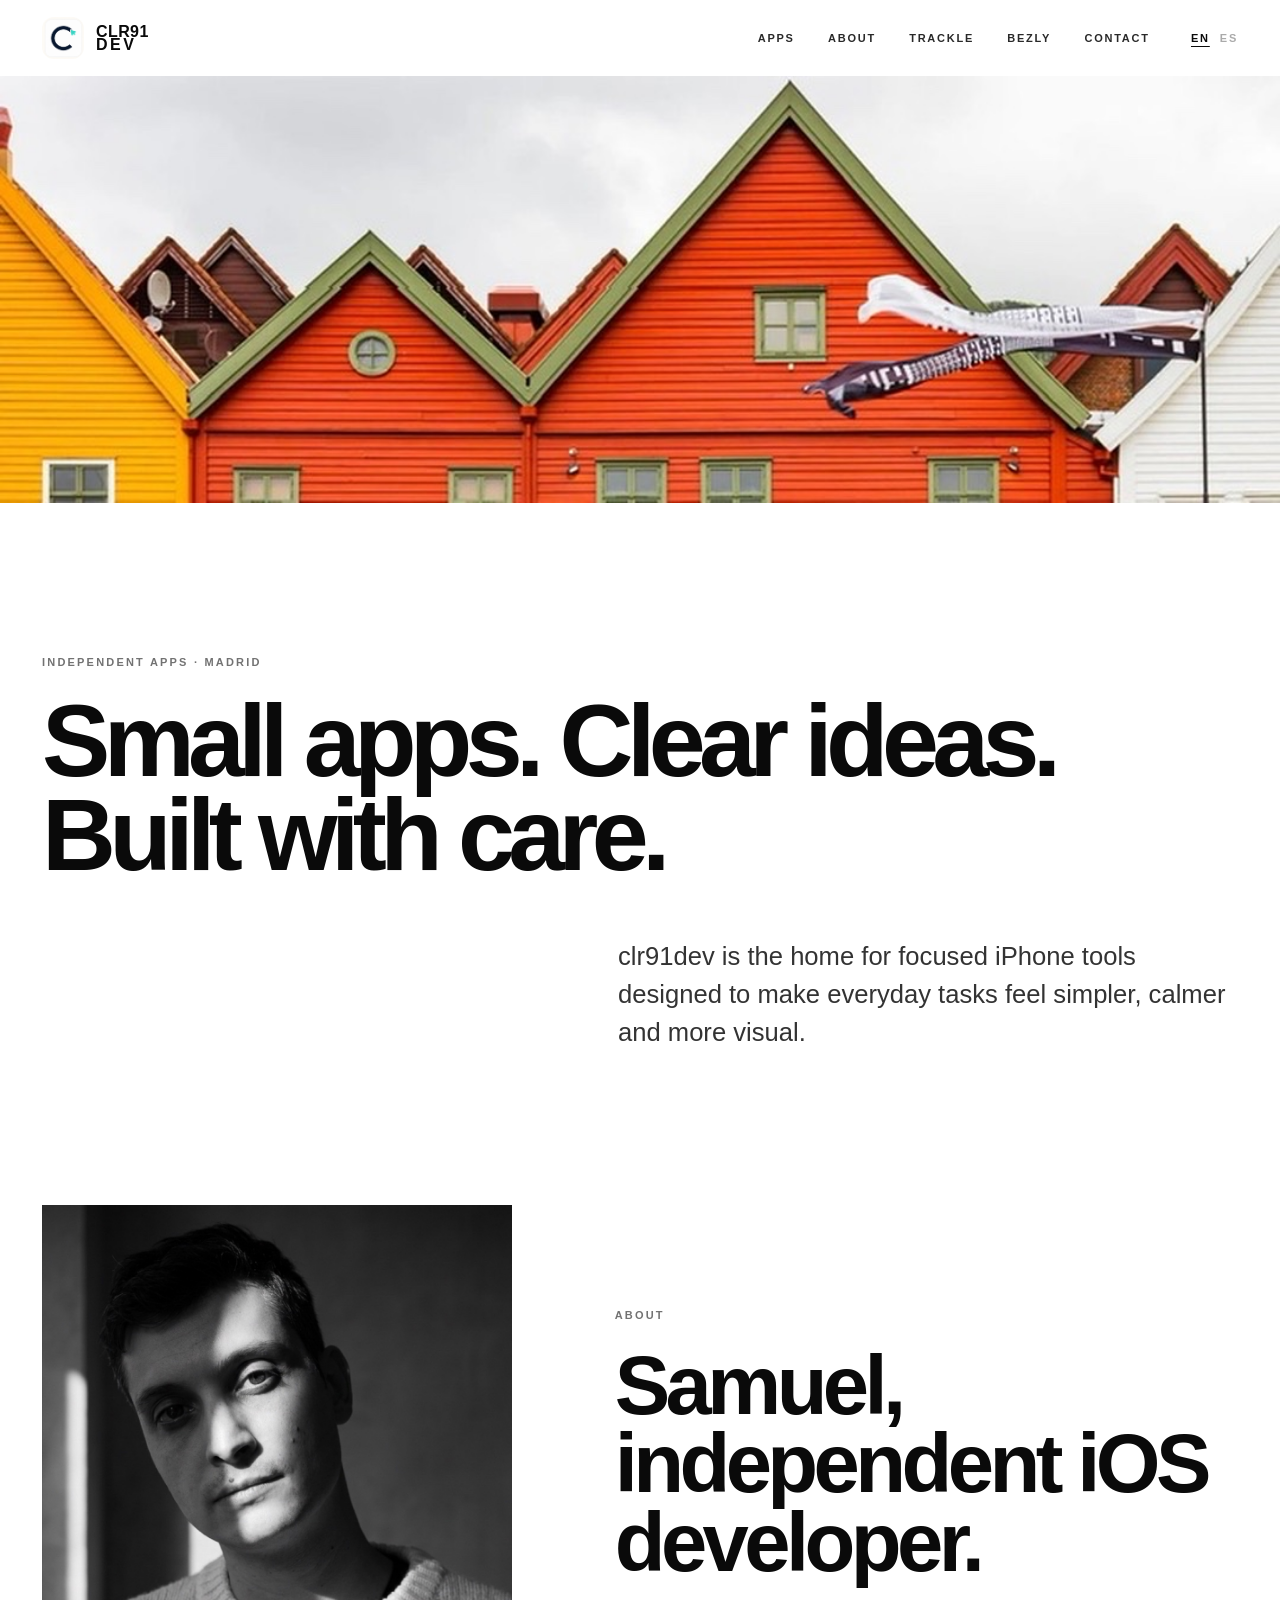
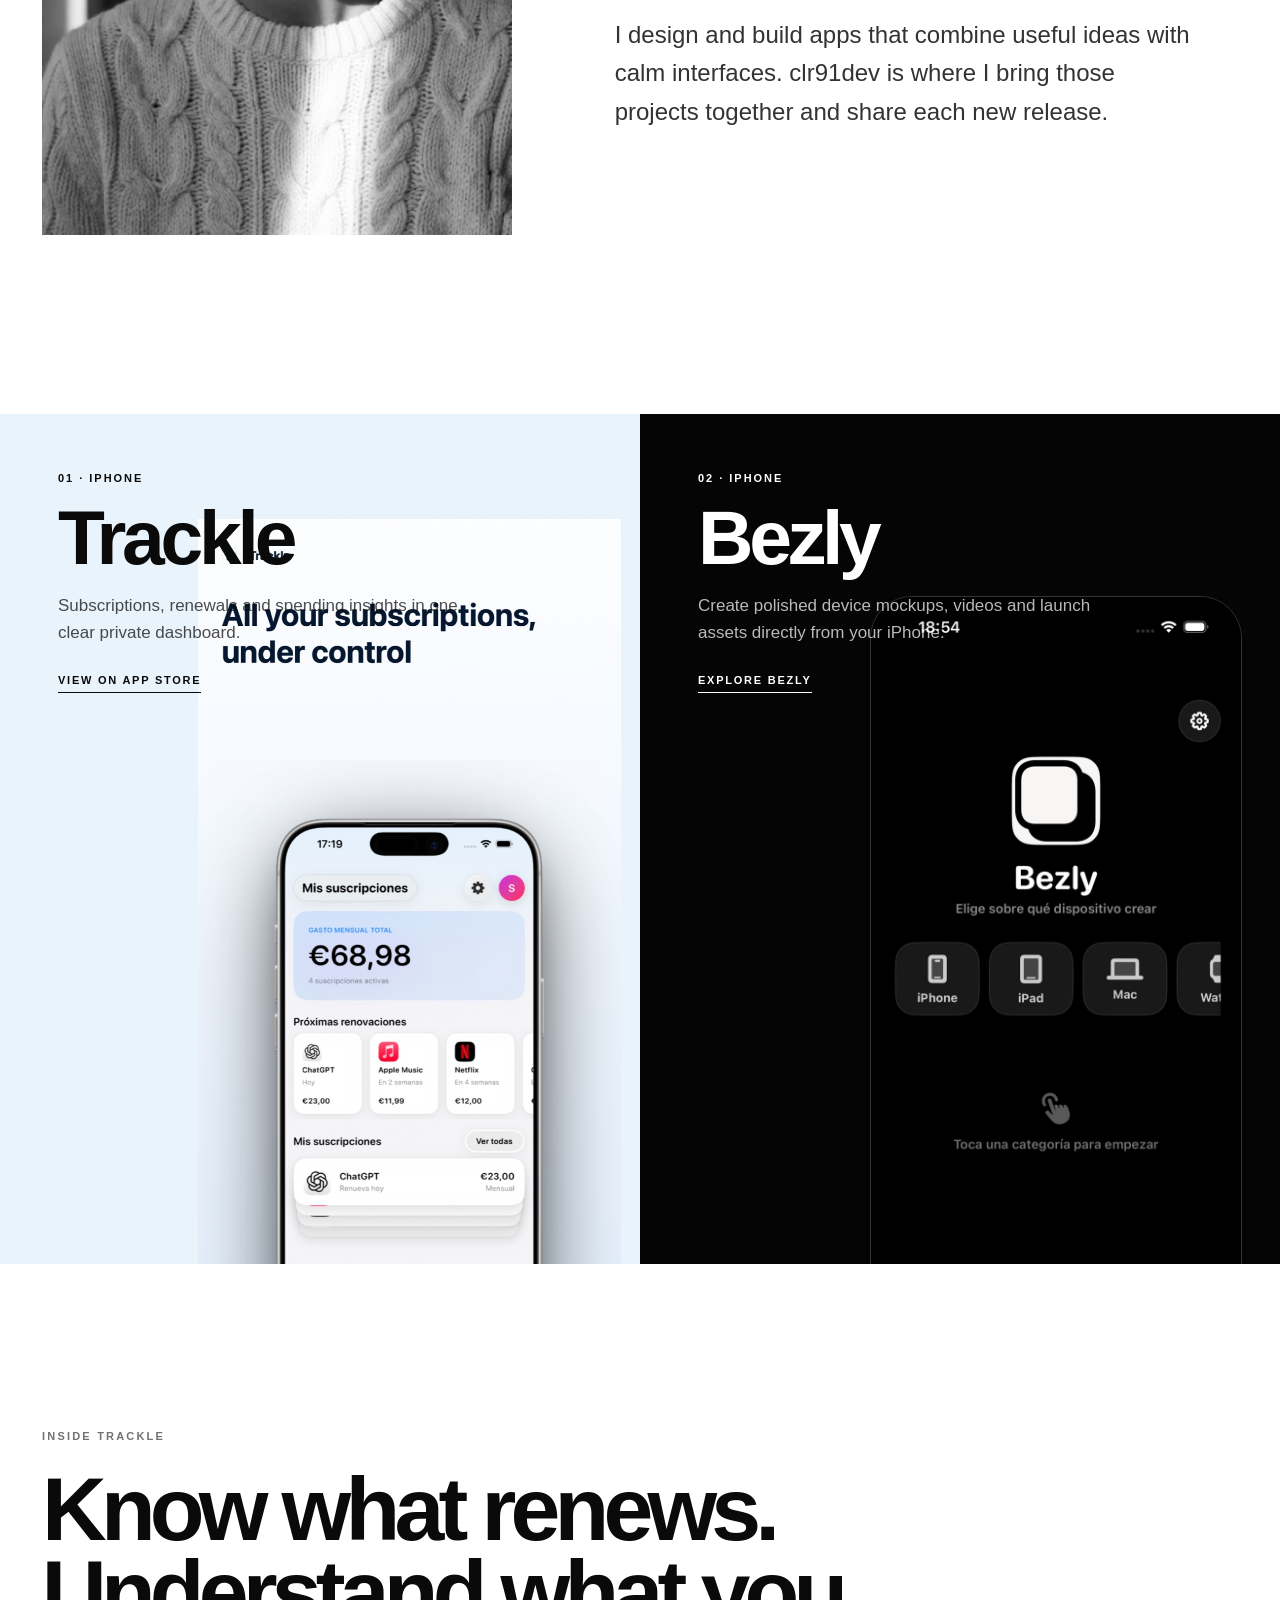
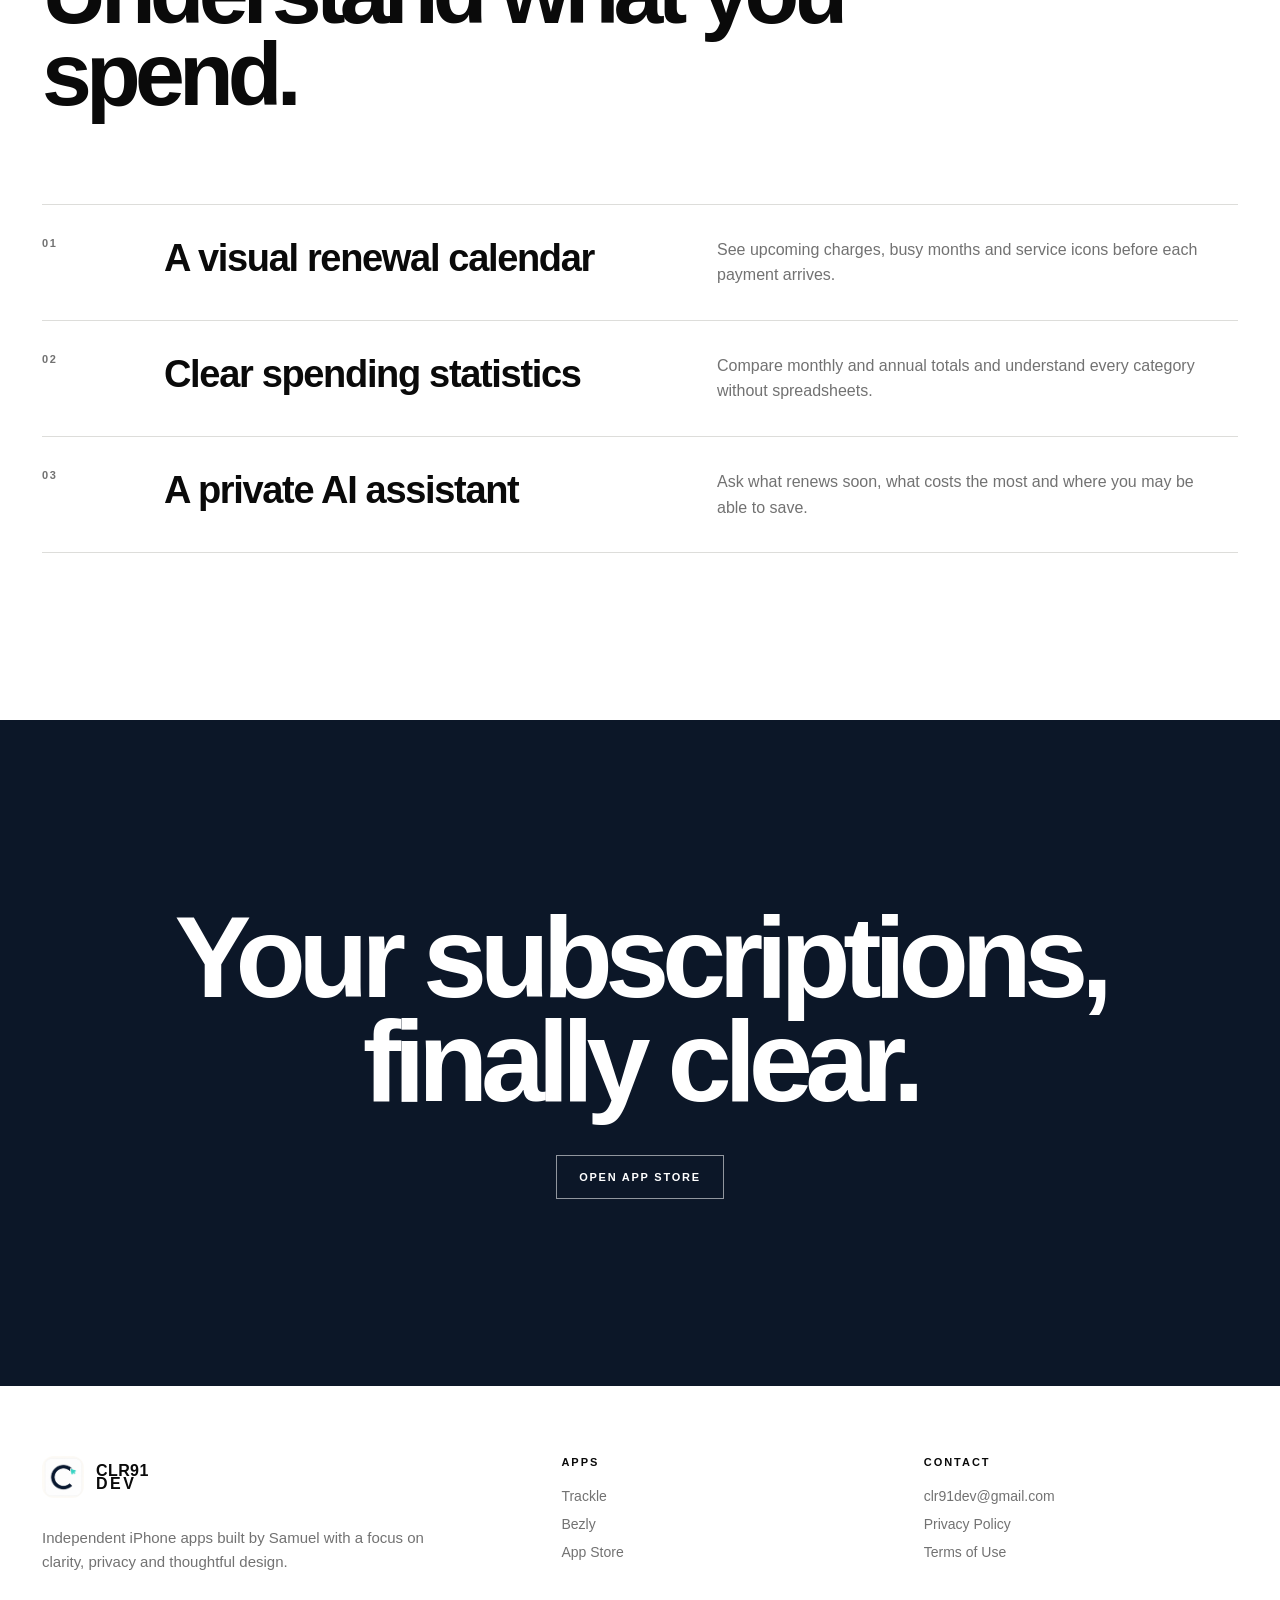
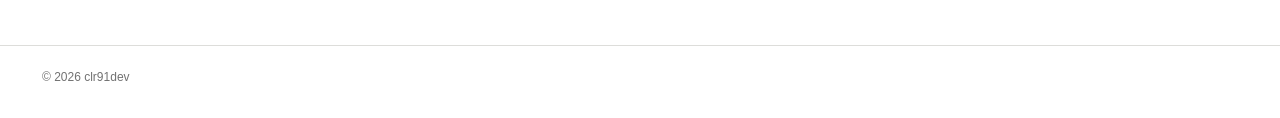
==== index.html @ d96b5a6b "Use selected clr91dev icon" ====
<!DOCTYPE html>
<html lang="en">
<head>
    <meta charset="UTF-8">
    <meta name="viewport" content="width=device-width, initial-scale=1.0">
    <title>clr91dev — Independent apps for iPhone</title>
    <meta name="description" content="Independent iPhone apps by clr91dev. Discover Trackle and Bezly.">
    <meta name="theme-color" content="#ffffff">

    <meta property="og:title" content="clr91dev — Independent apps for iPhone">
    <meta property="og:description" content="Focused, private tools for everyday life.">
    <meta property="og:type" content="website">
    <meta property="og:url" content="https://samuelclr91-del.github.io/Trackle/">
    <meta property="og:image" content="https://samuelclr91-del.github.io/Trackle/assets/samuel-header.jpg">

    <link rel="icon" type="image/png" href="./assets/clr91dev-mark-v2.png">
    <link rel="apple-touch-icon" href="./assets/clr91dev-mark-v2.png">

    <style>
        * {
            box-sizing: border-box;
            margin: 0;
            padding: 0;
        }

        :root {
            --ink: #0a0a0a;
            --paper: #ffffff;
            --quiet: #727272;
            --line: #ddddda;
            --mint: #2ac6a8;
            --navy: #0c1728;
            --max: 1380px;
        }

        html {
            scroll-behavior: smooth;
        }

        body {
            background: var(--paper);
            color: var(--ink);
            font-family: -apple-system, BlinkMacSystemFont, "Helvetica Neue", Arial, sans-serif;
            -webkit-font-smoothing: antialiased;
            text-rendering: optimizeLegibility;
        }

        body.menu-open {
            overflow: hidden;
        }

        a {
            color: inherit;
            text-decoration: none;
        }

        button {
            border: 0;
            background: none;
            color: inherit;
            font: inherit;
            cursor: pointer;
        }

        img {
            display: block;
            max-width: 100%;
        }

        .site-header {
            position: relative;
            z-index: 50;
            height: 76px;
            background: var(--paper);
        }

        .header-inner {
            width: min(100%, var(--max));
            height: 100%;
            margin: 0 auto;
            padding: 0 42px;
            display: flex;
            align-items: center;
            justify-content: space-between;
            gap: 34px;
        }

        .brand {
            display: inline-flex;
            align-items: center;
            gap: 12px;
            flex: none;
        }

        .brand img {
            width: 42px;
            height: 42px;
            border-radius: 12px;
        }

        .wordmark {
            display: grid;
            font-size: 16px;
            font-weight: 900;
            line-height: 0.82;
            letter-spacing: 0.025em;
            text-transform: uppercase;
        }

        .wordmark span:last-child {
            letter-spacing: 0.16em;
        }

        .desktop-nav {
            margin-left: auto;
            display: flex;
            align-items: center;
            gap: clamp(20px, 2.6vw, 38px);
        }

        .desktop-nav a,
        .language button {
            position: relative;
            padding: 8px 0;
            color: #292929;
            font-size: 11px;
            font-weight: 700;
            letter-spacing: 0.16em;
            text-transform: uppercase;
        }

        .desktop-nav a::after {
            content: "";
            position: absolute;
            right: 0;
            bottom: 3px;
            left: 0;
            height: 1px;
            background: currentColor;
            transform: scaleX(0);
            transform-origin: right;
            transition: transform .25s ease;
        }

        .desktop-nav a:hover::after,
        .desktop-nav a:focus-visible::after {
            transform: scaleX(1);
            transform-origin: left;
        }

        .language {
            display: flex;
            align-items: center;
            gap: 10px;
            padding-left: 8px;
        }

        .language button {
            color: #aaa;
        }

        .language button.active {
            color: var(--ink);
            text-decoration: underline;
            text-underline-offset: 4px;
        }

        .menu-button {
            display: none;
            width: 40px;
            height: 40px;
            align-items: center;
            justify-content: center;
            font-size: 20px;
        }

        .hero {
            position: relative;
            height: clamp(300px, 33.333vw, 620px);
            overflow: hidden;
            background: #e9eef2;
        }

        .hero-image {
            width: 100%;
            height: 100%;
            object-fit: cover;
            object-position: center;
        }

        .intro,
        .about,
        .feature-editorial,
        .footer-inner {
            width: min(100%, var(--max));
            margin: 0 auto;
            padding-right: 42px;
            padding-left: 42px;
        }

        .intro {
            padding-top: clamp(100px, 12vw, 180px);
            padding-bottom: clamp(100px, 12vw, 180px);
        }

        .section-label {
            margin-bottom: 26px;
            color: var(--quiet);
            font-size: 11px;
            font-weight: 800;
            letter-spacing: 0.2em;
            text-transform: uppercase;
        }

        .intro h1,
        .feature-editorial h2 {
            max-width: 1100px;
            font-size: clamp(54px, 8vw, 118px);
            line-height: .92;
            letter-spacing: -.065em;
            font-weight: 700;
        }

        .intro-copy {
            max-width: 620px;
            margin: 54px 0 0 auto;
            color: #333;
            font-size: clamp(18px, 2vw, 26px);
            line-height: 1.5;
        }

        .about {
            padding-bottom: clamp(110px, 14vw, 210px);
            display: grid;
            grid-template-columns: minmax(300px, .86fr) 1.14fr;
            gap: clamp(48px, 8vw, 130px);
            align-items: center;
        }

        .portrait-wrap {
            overflow: hidden;
            background: #ededeb;
        }

        .portrait-wrap img {
            width: 100%;
            height: auto;
        }

        .about-copy {
            max-width: 650px;
        }

        .about-copy h2 {
            font-size: clamp(46px, 6.5vw, 92px);
            line-height: .94;
            letter-spacing: -.055em;
            font-weight: 700;
        }

        .about-copy p:not(.section-label) {
            max-width: 580px;
            margin-top: 34px;
            color: #333;
            font-size: clamp(18px, 2vw, 24px);
            line-height: 1.6;
        }

        .project-grid {
            display: grid;
            grid-template-columns: 1fr 1fr;
        }

        .project {
            position: relative;
            min-height: 850px;
            overflow: hidden;
        }

        .project-trackle {
            background: #e9f3fb;
        }

        .project-bezly {
            background: #050505;
            color: white;
        }

        .project-copy {
            position: relative;
            z-index: 2;
            padding: 58px;
        }

        .project-copy span {
            display: block;
            margin-bottom: 17px;
            font-size: 11px;
            font-weight: 800;
            letter-spacing: .18em;
            text-transform: uppercase;
        }

        .project-copy h2 {
            font-size: clamp(46px, 6vw, 86px);
            line-height: .94;
            letter-spacing: -.055em;
        }

        .project-copy p {
            max-width: 420px;
            margin-top: 20px;
            color: currentColor;
            font-size: 17px;
            line-height: 1.55;
            opacity: .72;
        }

        .project-link {
            display: inline-block;
            margin-top: 28px;
            padding-bottom: 6px;
            border-bottom: 1px solid currentColor;
            font-size: 11px;
            font-weight: 800;
            letter-spacing: .16em;
            text-transform: uppercase;
        }

        .project-art {
            position: absolute;
            right: 3%;
            bottom: -20%;
            width: min(66%, 590px);
            transition: transform .6s cubic-bezier(.2,.7,.2,1);
        }

        .project-bezly .project-art {
            right: 6%;
            bottom: -16%;
            width: min(58%, 480px);
            border: 1px solid #333;
            border-radius: 42px 42px 0 0;
        }

        .project:hover .project-art {
            transform: translateY(-18px);
        }

        .feature-editorial {
            padding-top: clamp(110px, 13vw, 200px);
            padding-bottom: clamp(110px, 13vw, 200px);
        }

        .feature-editorial h2 {
            max-width: 920px;
            font-size: clamp(48px, 7vw, 100px);
        }

        .feature-list {
            margin-top: 88px;
            border-top: 1px solid var(--line);
        }

        .feature-row {
            display: grid;
            grid-template-columns: 90px 1fr 1fr;
            gap: 32px;
            padding: 32px 0;
            border-bottom: 1px solid var(--line);
        }

        .feature-row span {
            color: var(--quiet);
            font-size: 11px;
            font-weight: 800;
            letter-spacing: .14em;
        }

        .feature-row h3 {
            font-size: clamp(25px, 3vw, 38px);
            font-weight: 600;
            letter-spacing: -.035em;
        }

        .feature-row p {
            max-width: 500px;
            color: var(--quiet);
            font-size: 16px;
            line-height: 1.6;
        }

        .closing {
            min-height: 74svh;
            display: grid;
            place-items: center;
            padding: 100px 30px;
            background: var(--navy);
            color: white;
            text-align: center;
        }

        .closing h2 {
            max-width: 980px;
            font-size: clamp(54px, 9vw, 128px);
            line-height: .9;
            letter-spacing: -.065em;
        }

        .closing a {
            display: inline-block;
            margin-top: 42px;
            padding: 15px 22px;
            border: 1px solid rgba(255,255,255,.55);
            font-size: 11px;
            font-weight: 800;
            letter-spacing: .16em;
            text-transform: uppercase;
            transition: color .2s ease, background .2s ease;
        }

        .closing a:hover {
            background: white;
            color: var(--navy);
        }

        footer {
            background: white;
        }

        .footer-inner {
            padding-top: 70px;
            padding-bottom: 70px;
            display: grid;
            grid-template-columns: 1.5fr 1fr 1fr;
            gap: 48px;
            border-bottom: 1px solid var(--line);
        }

        .footer-brand p {
            max-width: 390px;
            margin-top: 24px;
            color: var(--quiet);
            font-size: 15px;
            line-height: 1.65;
        }

        .footer-column h3 {
            margin-bottom: 20px;
            font-size: 11px;
            letter-spacing: .18em;
            text-transform: uppercase;
        }

        .footer-column a {
            display: block;
            width: fit-content;
            margin: 12px 0;
            color: var(--quiet);
            font-size: 14px;
        }

        .copyright {
            width: min(100%, var(--max));
            margin: 0 auto;
            padding: 24px 42px 34px;
            color: var(--quiet);
            font-size: 12px;
        }

        @media (max-width: 900px) {
            .header-inner {
                padding: 0 20px;
            }

            .desktop-nav {
                position: fixed;
                inset: 76px 0 0;
                display: none;
                align-content: start;
                padding: 50px 24px;
                background: white;
            }

            .desktop-nav.open {
                display: grid;
            }

            .desktop-nav a {
                font-size: 28px;
                letter-spacing: -.02em;
                text-transform: none;
            }

            .desktop-nav .language {
                padding: 24px 0 0;
            }

            .menu-button {
                display: inline-flex;
            }

            .intro,
            .about,
            .feature-editorial,
            .footer-inner {
                padding-right: 22px;
                padding-left: 22px;
            }

            .intro h1,
            .feature-editorial h2 {
                letter-spacing: -.05em;
            }

            .intro-copy {
                margin-left: 0;
            }

            .about {
                grid-template-columns: 1fr;
                gap: 48px;
            }

            .portrait-wrap {
                width: min(100%, 620px);
            }

            .project-grid {
                grid-template-columns: 1fr;
            }

            .project {
                min-height: 720px;
            }

            .project-copy {
                padding: 36px 24px;
            }

            .project-art {
                right: -4%;
                width: min(76%, 500px);
            }

            .feature-row {
                grid-template-columns: 54px 1fr;
            }

            .feature-row p {
                grid-column: 2;
            }

            .footer-inner {
                grid-template-columns: 1fr 1fr;
            }

            .footer-brand {
                grid-column: 1 / -1;
            }

            .copyright {
                padding-right: 22px;
                padding-left: 22px;
            }
        }

        @media (prefers-reduced-motion: reduce) {
            html {
                scroll-behavior: auto;
            }

            *,
            *::before,
            *::after {
                transition-duration: .01ms !important;
            }
        }
    </style>
</head>
<body>
    <header class="site-header">
        <div class="header-inner">
            <a class="brand" href="#home" aria-label="clr91dev home">
                <img src="./assets/clr91dev-mark-v2.png" alt="">
                <span class="wordmark"><span>clr91</span><span>dev</span></span>
            </a>

            <nav class="desktop-nav" id="siteNav" aria-label="Primary navigation">
                <a href="#apps" data-i18n="nav.apps">Apps</a>
                <a href="#about" data-i18n="nav.about">About</a>
                <a href="#trackle">Trackle</a>
                <a href="./bezly/">Bezly</a>
                <a href="#contact" data-i18n="nav.contact">Contact</a>
                <div class="language" aria-label="Language">
                    <button class="active" data-lang="en">EN</button>
                    <button data-lang="es">ES</button>
                </div>
            </nav>

            <button class="menu-button" id="menuButton" aria-label="Open menu" aria-expanded="false">☰</button>
        </div>
    </header>

    <main>
        <section class="hero" id="home" aria-label="Samuel's photography">
            <img
                class="hero-image"
                src="./assets/samuel-header.jpg"
                alt="Colorful Nordic houses with an airplane in flight"
            >
        </section>

        <section class="intro" id="apps">
            <p class="section-label" data-i18n="intro.label">Independent apps · Madrid</p>
            <h1 data-i18n="intro.title">Small apps. Clear ideas. Built with care.</h1>
            <p class="intro-copy" data-i18n="intro.text">clr91dev is the home for focused iPhone tools designed to make everyday tasks feel simpler, calmer and more visual.</p>
        </section>

        <section class="about" id="about">
            <figure class="portrait-wrap">
                <img src="./assets/samuel-portrait.jpg" alt="Portrait of Samuel" loading="lazy">
            </figure>
            <div class="about-copy">
                <p class="section-label" data-i18n="about.label">About</p>
                <h2 data-i18n="about.title">Samuel, independent iOS developer.</h2>
                <p data-i18n="about.text">I design and build apps that combine useful ideas with calm interfaces. clr91dev is where I bring those projects together and share each new release.</p>
            </div>
        </section>

        <section class="project-grid" aria-label="Apps">
            <article class="project project-trackle" id="trackle">
                <div class="project-copy">
                    <span>01 · iPhone</span>
                    <h2>Trackle</h2>
                    <p data-i18n="trackle.text">Subscriptions, renewals and spending insights in one clear private dashboard.</p>
                    <a class="project-link" href="https://apps.apple.com/app/id6745257638" target="_blank" rel="noopener" data-i18n="trackle.link">View on App Store</a>
                </div>
                <img
                    class="project-art"
                    src="./assets/store/en/01-trackle-control.jpg"
                    data-localized-image
                    data-src-en="./assets/store/en/01-trackle-control.jpg"
                    data-src-es="./assets/store/es/01-trackle-control.jpg"
                    alt="Trackle for iPhone"
                    loading="lazy"
                >
            </article>

            <article class="project project-bezly">
                <div class="project-copy">
                    <span>02 · iPhone</span>
                    <h2>Bezly</h2>
                    <p data-i18n="bezly.text">Create polished device mockups, videos and launch assets directly from your iPhone.</p>
                    <a class="project-link" href="./bezly/" data-i18n="bezly.link">Explore Bezly</a>
                </div>
                <img class="project-art" src="./bezly/assets/bezly-device-start.jpg" alt="Bezly for iPhone" loading="lazy">
            </article>
        </section>

        <section class="feature-editorial">
            <p class="section-label" data-i18n="features.label">Inside Trackle</p>
            <h2 data-i18n="features.title">Know what renews. Understand what you spend.</h2>

            <div class="feature-list">
                <article class="feature-row">
                    <span>01</span>
                    <h3 data-i18n="features.calendar.title">A visual renewal calendar</h3>
                    <p data-i18n="features.calendar.text">See upcoming charges, busy months and service icons before each payment arrives.</p>
                </article>
                <article class="feature-row">
                    <span>02</span>
                    <h3 data-i18n="features.stats.title">Clear spending statistics</h3>
                    <p data-i18n="features.stats.text">Compare monthly and annual totals and understand every category without spreadsheets.</p>
                </article>
                <article class="feature-row">
                    <span>03</span>
                    <h3 data-i18n="features.ai.title">A private AI assistant</h3>
                    <p data-i18n="features.ai.text">Ask what renews soon, what costs the most and where you may be able to save.</p>
                </article>
            </div>
        </section>

        <section class="closing">
            <div>
                <h2 data-i18n="closing.title">Your subscriptions, finally clear.</h2>
                <a href="https://apps.apple.com/app/id6745257638" target="_blank" rel="noopener" data-i18n="closing.link">Open App Store</a>
            </div>
        </section>
    </main>

    <footer id="contact">
        <div class="footer-inner">
            <div class="footer-brand">
                <a class="brand" href="#home">
                    <img src="./assets/clr91dev-mark-v2.png" alt="">
                    <span class="wordmark"><span>clr91</span><span>dev</span></span>
                </a>
                <p data-i18n="footer.text">Independent iPhone apps built by Samuel with a focus on clarity, privacy and thoughtful design.</p>
            </div>
            <div class="footer-column">
                <h3 data-i18n="footer.apps">Apps</h3>
                <a href="#trackle">Trackle</a>
                <a href="./bezly/">Bezly</a>
                <a href="https://apps.apple.com/app/id6745257638" target="_blank" rel="noopener">App Store</a>
            </div>
            <div class="footer-column">
                <h3 data-i18n="footer.contact">Contact</h3>
                <a href="mailto:clr91dev@gmail.com">clr91dev@gmail.com</a>
                <a href="./privacy/" data-i18n="footer.privacy">Privacy Policy</a>
                <a href="./terms/" data-i18n="footer.terms">Terms of Use</a>
            </div>
        </div>
        <div class="copyright">© 2026 clr91dev</div>
    </footer>

    <script>
        const translations = {
            en: {
                "nav.apps": "Apps",
                "nav.about": "About",
                "nav.contact": "Contact",
                "intro.label": "Independent apps · Madrid",
                "intro.title": "Small apps. Clear ideas. Built with care.",
                "intro.text": "clr91dev is the home for focused iPhone tools designed to make everyday tasks feel simpler, calmer and more visual.",
                "about.label": "About",
                "about.title": "Samuel, independent iOS developer.",
                "about.text": "I design and build apps that combine useful ideas with calm interfaces. clr91dev is where I bring those projects together and share each new release.",
                "trackle.text": "Subscriptions, renewals and spending insights in one clear private dashboard.",
                "trackle.link": "View on App Store",
                "bezly.text": "Create polished device mockups, videos and launch assets directly from your iPhone.",
                "bezly.link": "Explore Bezly",
                "features.label": "Inside Trackle",
                "features.title": "Know what renews. Understand what you spend.",
                "features.calendar.title": "A visual renewal calendar",
                "features.calendar.text": "See upcoming charges, busy months and service icons before each payment arrives.",
                "features.stats.title": "Clear spending statistics",
                "features.stats.text": "Compare monthly and annual totals and understand every category without spreadsheets.",
                "features.ai.title": "A private AI assistant",
                "features.ai.text": "Ask what renews soon, what costs the most and where you may be able to save.",
                "closing.title": "Your subscriptions, finally clear.",
                "closing.link": "Open App Store",
                "footer.text": "Independent iPhone apps built by Samuel with a focus on clarity, privacy and thoughtful design.",
                "footer.apps": "Apps",
                "footer.contact": "Contact",
                "footer.privacy": "Privacy Policy",
                "footer.terms": "Terms of Use"
            },
            es: {
                "nav.apps": "Apps",
                "nav.about": "Sobre mí",
                "nav.contact": "Contacto",
                "intro.label": "Apps independientes · Madrid",
                "intro.title": "Apps pequeñas. Ideas claras. Hechas con cuidado.",
                "intro.text": "clr91dev es el hogar de herramientas para iPhone diseñadas para hacer las tareas cotidianas más sencillas, tranquilas y visuales.",
                "about.label": "Sobre mí",
                "about.title": "Samuel, desarrollador iOS independiente.",
                "about.text": "Diseño y desarrollo apps que combinan ideas útiles con interfaces tranquilas. clr91dev es el lugar donde reúno estos proyectos y comparto cada nuevo lanzamiento.",
                "trackle.text": "Suscripciones, renovaciones y estadísticas de gasto en un panel privado y claro.",
                "trackle.link": "Ver en App Store",
                "bezly.text": "Crea mockups de dispositivos, vídeos y recursos de lanzamiento directamente desde tu iPhone.",
                "bezly.link": "Explorar Bezly",
                "features.label": "Dentro de Trackle",
                "features.title": "Sabe qué renueva. Entiende cuánto gastas.",
                "features.calendar.title": "Un calendario visual de renovaciones",
                "features.calendar.text": "Consulta próximos cobros, meses con más pagos e iconos de servicios antes de cada cargo.",
                "features.stats.title": "Estadísticas de gasto claras",
                "features.stats.text": "Compara totales mensuales y anuales y entiende cada categoría sin hojas de cálculo.",
                "features.ai.title": "Un asistente IA privado",
                "features.ai.text": "Pregunta qué renueva pronto, qué cuesta más y dónde podrías ahorrar.",
                "closing.title": "Tus suscripciones, por fin claras.",
                "closing.link": "Abrir App Store",
                "footer.text": "Apps independientes para iPhone creadas por Samuel con atención a la claridad, la privacidad y el diseño.",
                "footer.apps": "Apps",
                "footer.contact": "Contacto",
                "footer.privacy": "Política de privacidad",
                "footer.terms": "Términos de uso"
            }
        };

        let currentLanguage = "en";
        const menuButton = document.getElementById("menuButton");
        const siteNav = document.getElementById("siteNav");

        function initialLanguage() {
            try {
                const saved = localStorage.getItem("clr91dev-site-language");
                if (saved === "en" || saved === "es") return saved;
            } catch (_) {}
            return (navigator.language || "en").toLowerCase().startsWith("es") ? "es" : "en";
        }

        function applyLanguage(language) {
            currentLanguage = language;
            document.documentElement.lang = language;
            const dictionary = translations[language] || translations.en;

            document.querySelectorAll("[data-i18n]").forEach((node) => {
                const key = node.dataset.i18n;
                if (dictionary[key]) node.textContent = dictionary[key];
            });

            document.querySelectorAll("[data-localized-image]").forEach((image) => {
                const source = image.dataset[language === "es" ? "srcEs" : "srcEn"];
                if (source) image.src = source;
            });

            document.querySelectorAll("[data-lang]").forEach((button) => {
                button.classList.toggle("active", button.dataset.lang === language);
            });

            try {
                localStorage.setItem("clr91dev-site-language", language);
            } catch (_) {}

        }

        document.querySelectorAll("[data-lang]").forEach((button) => {
            button.addEventListener("click", () => applyLanguage(button.dataset.lang));
        });

        menuButton.addEventListener("click", () => {
            const open = siteNav.classList.toggle("open");
            document.body.classList.toggle("menu-open", open);
            menuButton.setAttribute("aria-expanded", String(open));
            menuButton.textContent = open ? "×" : "☰";
        });

        siteNav.querySelectorAll("a").forEach((link) => {
            link.addEventListener("click", () => {
                siteNav.classList.remove("open");
                document.body.classList.remove("menu-open");
                menuButton.setAttribute("aria-expanded", "false");
                menuButton.textContent = "☰";
            });
        });

        applyLanguage(initialLanguage());
    </script>
</body>
</html>
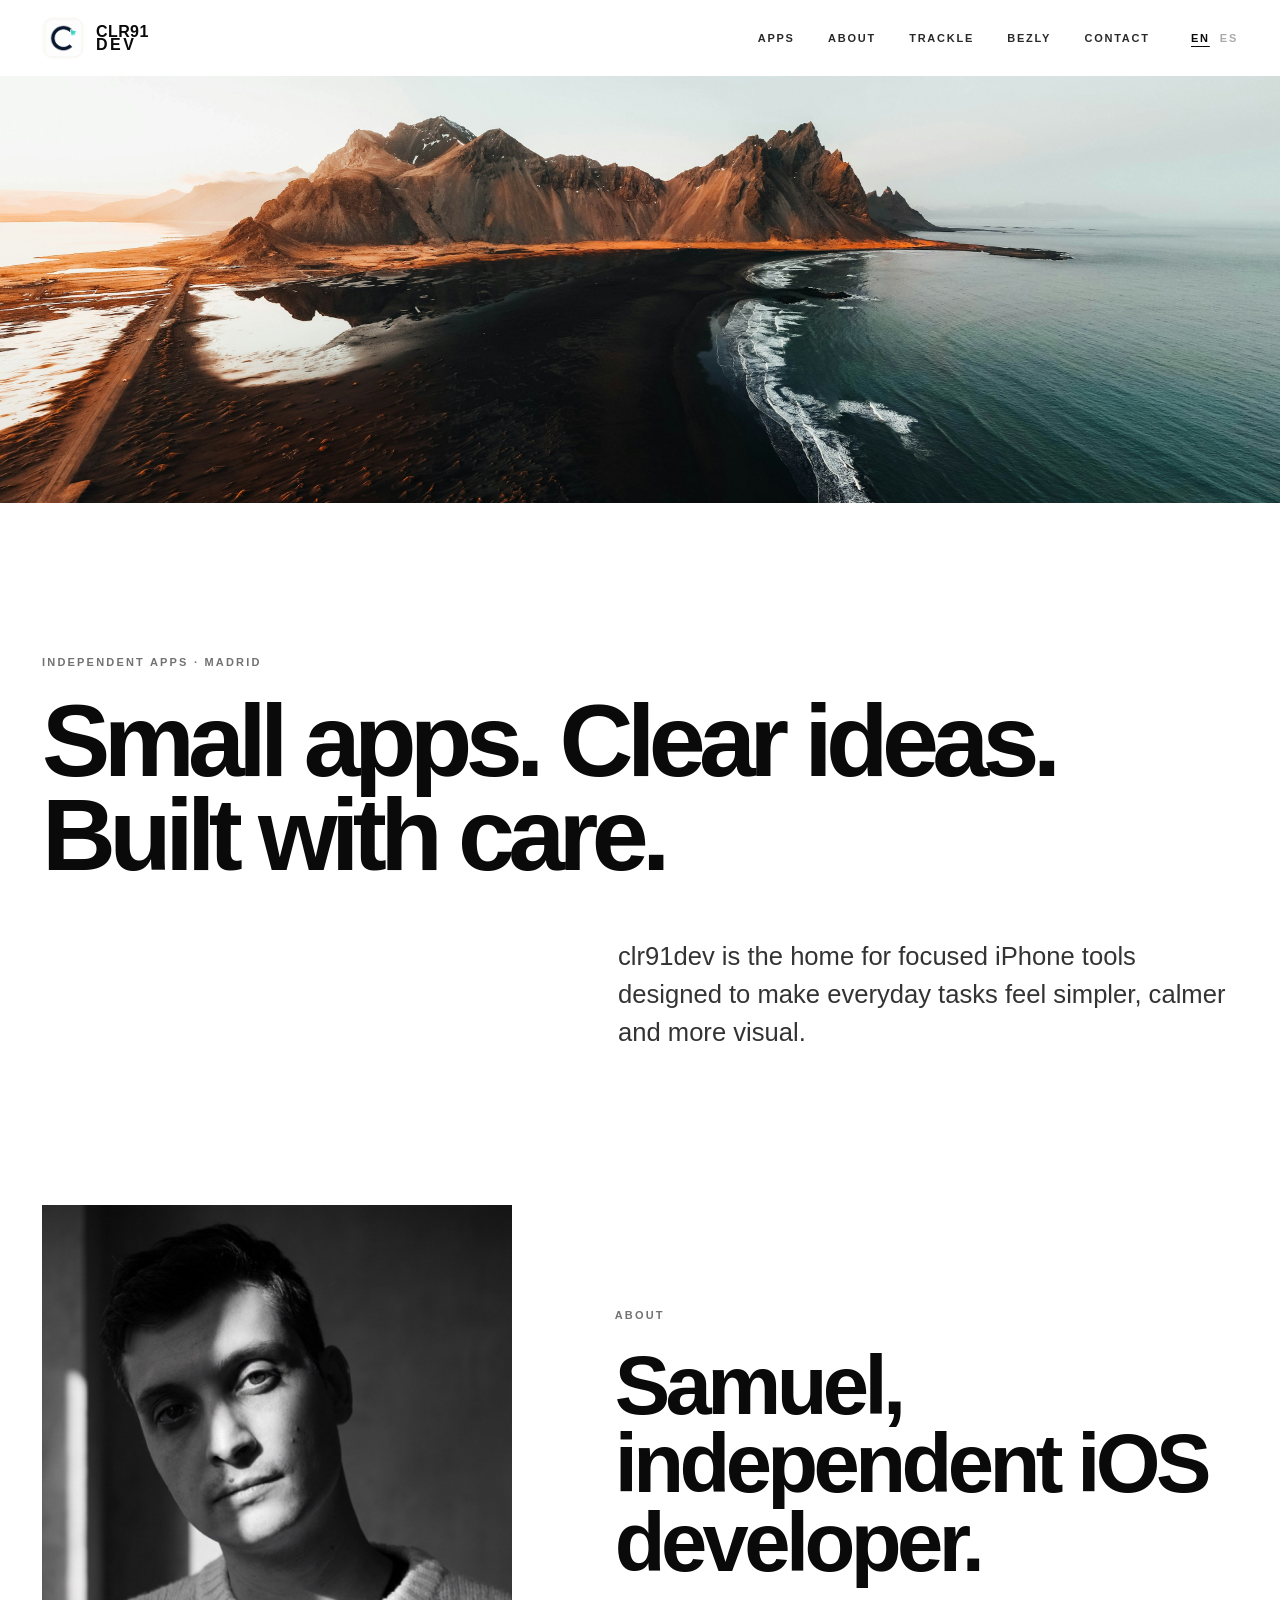
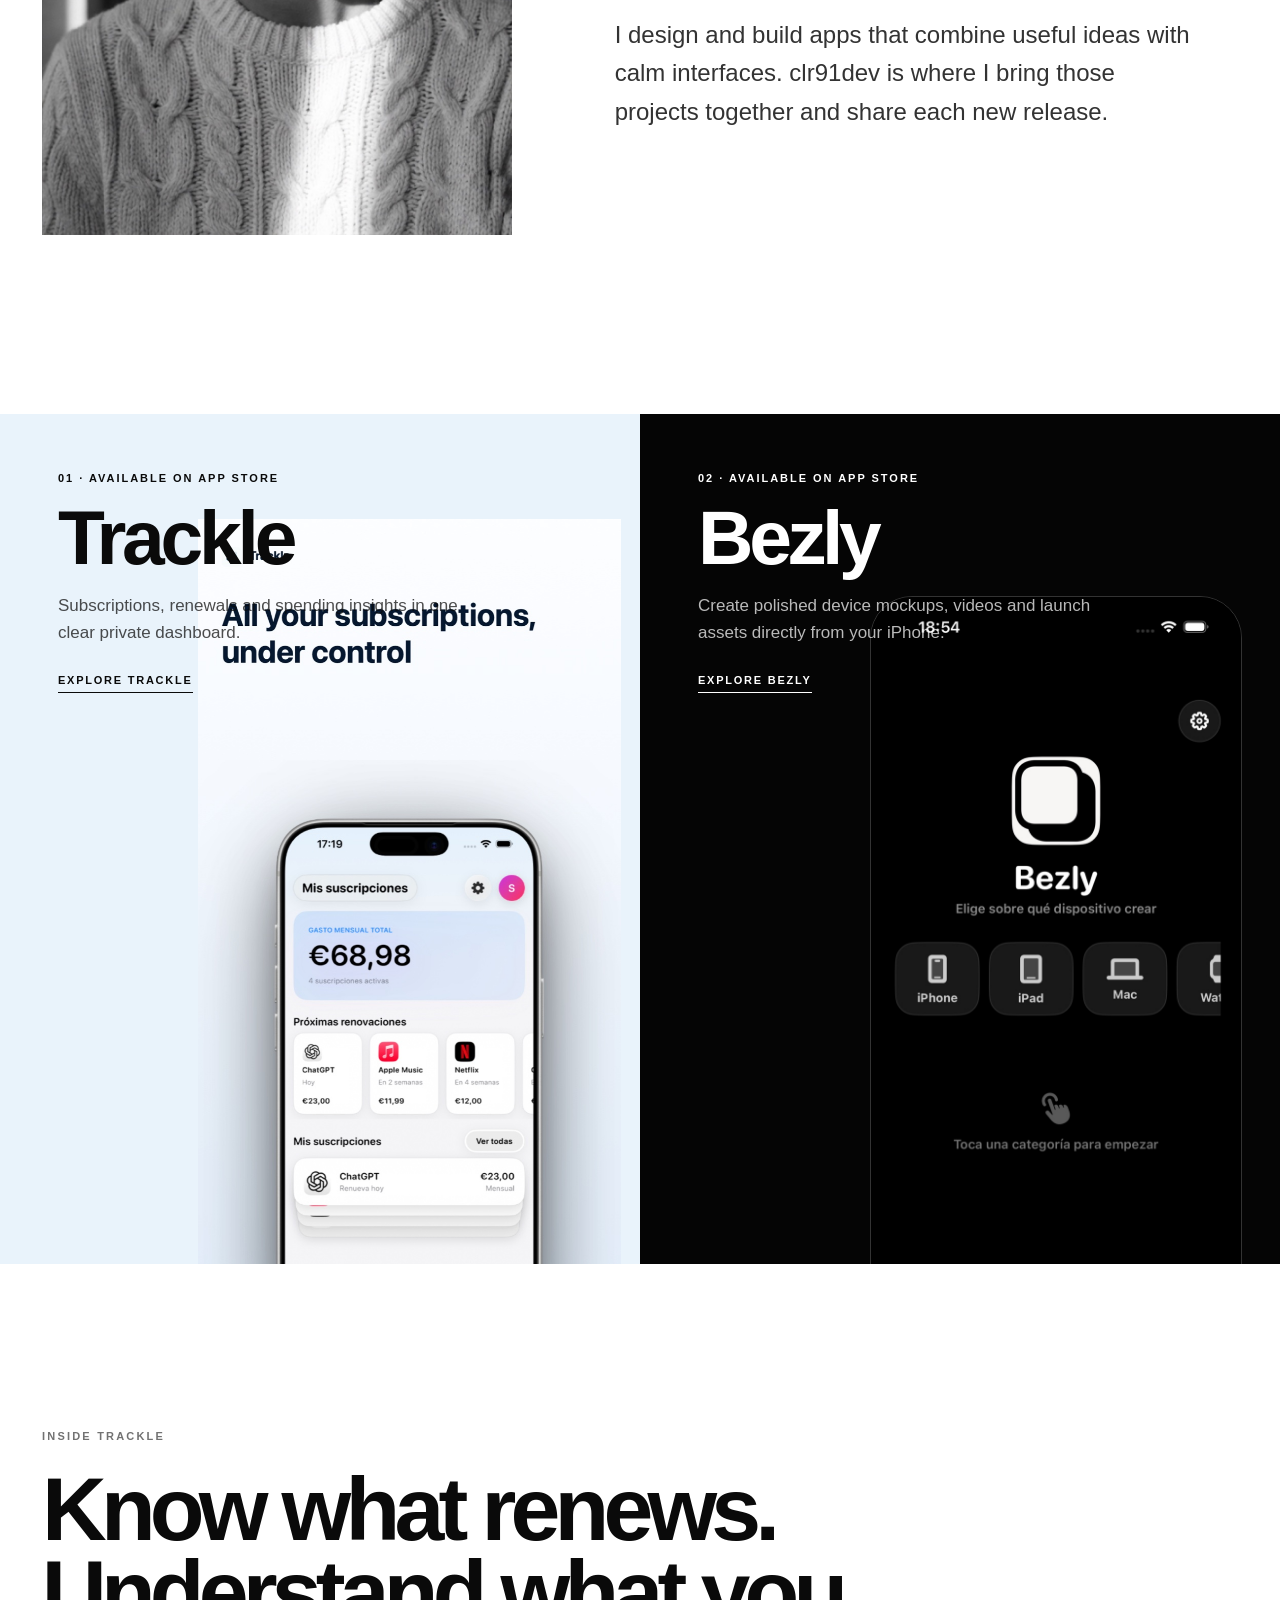
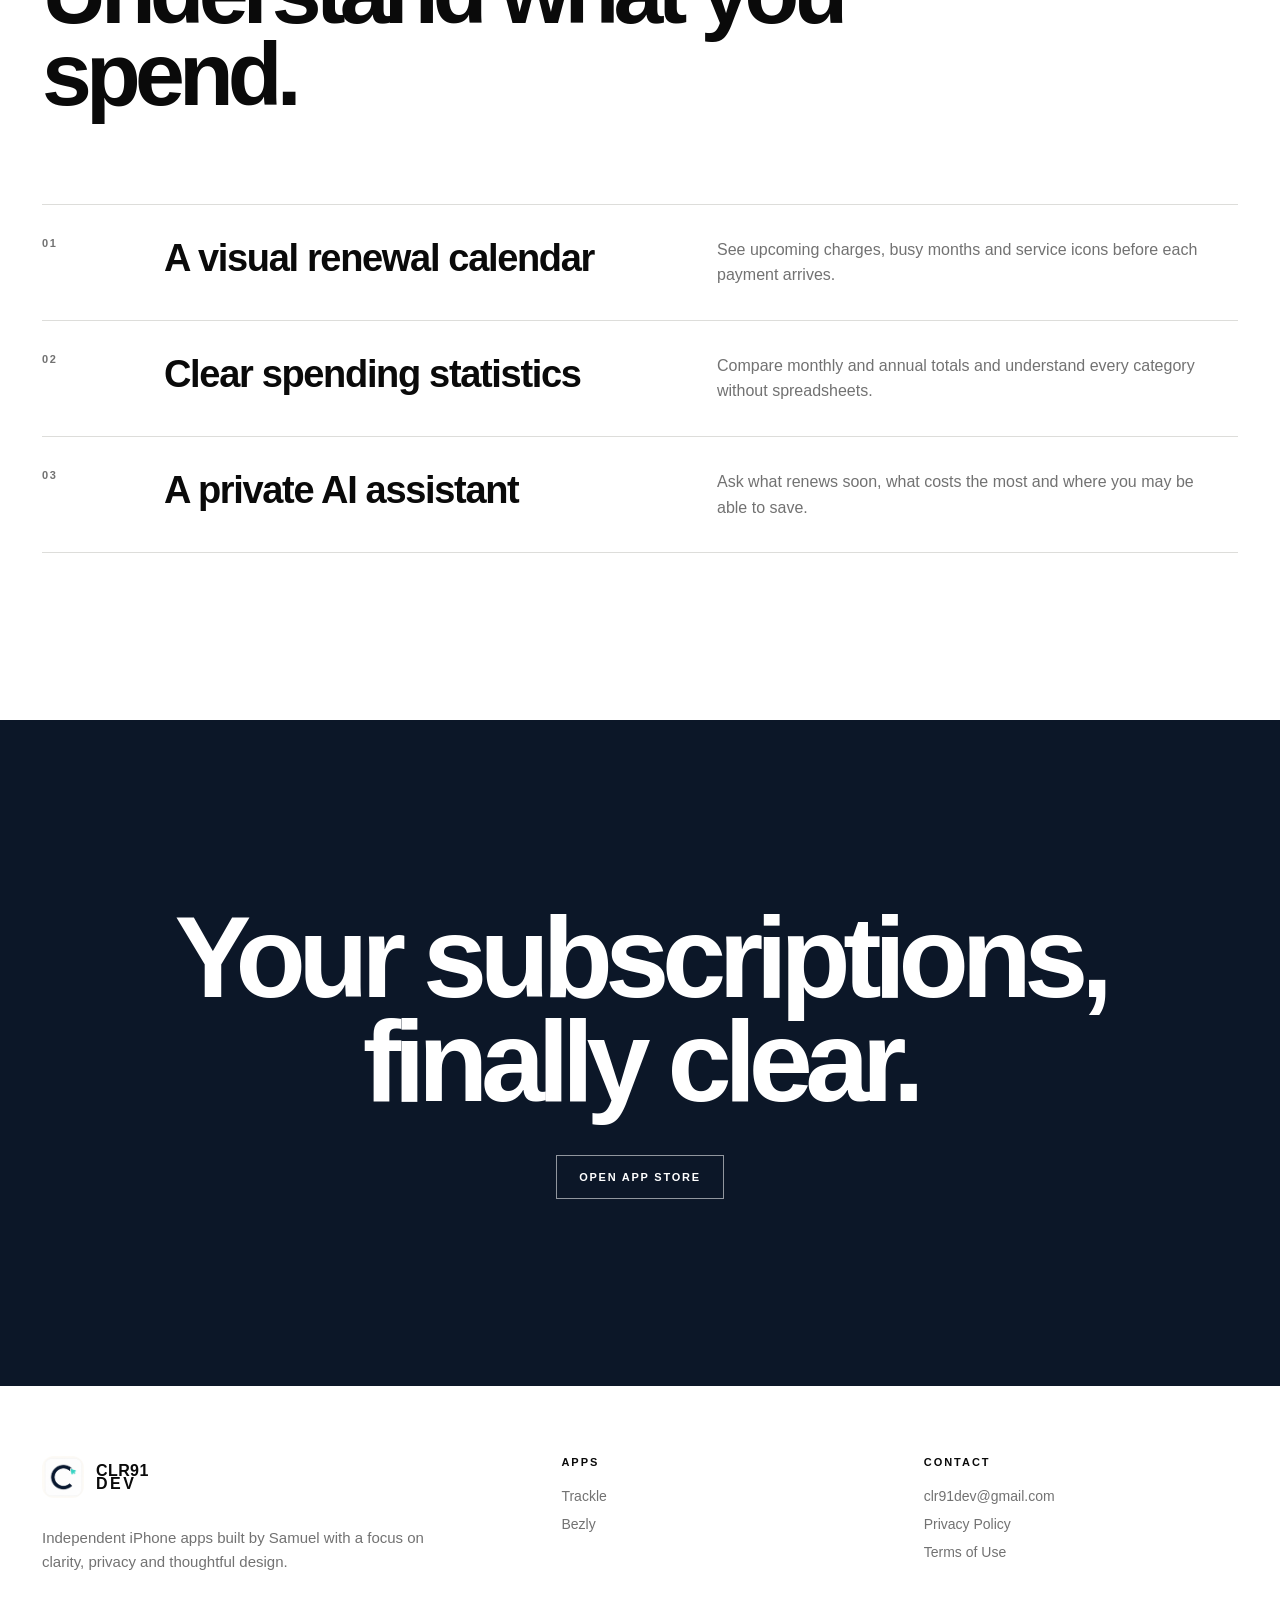
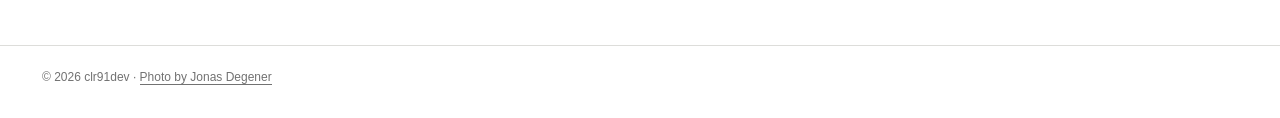
==== commit 0abdc826: "Add editorial app pages and new portfolio hero" ====
--- a/index.html
+++ b/index.html
@@ -11,7 +11,7 @@
     <meta property="og:description" content="Focused, private tools for everyday life.">
     <meta property="og:type" content="website">
     <meta property="og:url" content="https://samuelclr91-del.github.io/Trackle/">
-    <meta property="og:image" content="https://samuelclr91-del.github.io/Trackle/assets/samuel-header.jpg">
+    <meta property="og:image" content="https://samuelclr91-del.github.io/Trackle/assets/clr91dev-header-4k.jpg">
 
     <link rel="icon" type="image/png" href="./assets/clr91dev-mark-v2.png">
     <link rel="apple-touch-icon" href="./assets/clr91dev-mark-v2.png">
@@ -185,7 +185,7 @@
             width: 100%;
             height: 100%;
             object-fit: cover;
-            object-position: center;
+            object-position: center 62%;
         }
 
         .intro,
@@ -466,6 +466,10 @@
             padding: 24px 42px 34px;
             color: var(--quiet);
             font-size: 12px;
+        }
+
+        .copyright a {
+            border-bottom: 1px solid currentColor;
         }
 
         @media (max-width: 900px) {
@@ -603,11 +607,11 @@
     </header>
 
     <main>
-        <section class="hero" id="home" aria-label="Samuel's photography">
+        <section class="hero" id="home" aria-label="Iceland landscape">
             <img
                 class="hero-image"
-                src="./assets/samuel-header.jpg"
-                alt="Colorful Nordic houses with an airplane in flight"
+                src="./assets/clr91dev-header-4k.jpg"
+                alt="Vestrahorn mountain and black sand beach in Iceland"
             >
         </section>
 
@@ -631,10 +635,10 @@
         <section class="project-grid" aria-label="Apps">
             <article class="project project-trackle" id="trackle">
                 <div class="project-copy">
-                    <span>01 · iPhone</span>
+                    <span data-i18n="trackle.status">01 · Available on App Store</span>
                     <h2>Trackle</h2>
                     <p data-i18n="trackle.text">Subscriptions, renewals and spending insights in one clear private dashboard.</p>
-                    <a class="project-link" href="https://apps.apple.com/app/id6745257638" target="_blank" rel="noopener" data-i18n="trackle.link">View on App Store</a>
+                    <a class="project-link" href="./trackle/" data-i18n="trackle.link">Explore Trackle</a>
                 </div>
                 <img
                     class="project-art"
@@ -649,7 +653,7 @@
 
             <article class="project project-bezly">
                 <div class="project-copy">
-                    <span>02 · iPhone</span>
+                    <span data-i18n="bezly.status">02 · Available on App Store</span>
                     <h2>Bezly</h2>
                     <p data-i18n="bezly.text">Create polished device mockups, videos and launch assets directly from your iPhone.</p>
                     <a class="project-link" href="./bezly/" data-i18n="bezly.link">Explore Bezly</a>
@@ -700,9 +704,8 @@
             </div>
             <div class="footer-column">
                 <h3 data-i18n="footer.apps">Apps</h3>
-                <a href="#trackle">Trackle</a>
+                <a href="./trackle/">Trackle</a>
                 <a href="./bezly/">Bezly</a>
-                <a href="https://apps.apple.com/app/id6745257638" target="_blank" rel="noopener">App Store</a>
             </div>
             <div class="footer-column">
                 <h3 data-i18n="footer.contact">Contact</h3>
@@ -711,7 +714,7 @@
                 <a href="./terms/" data-i18n="footer.terms">Terms of Use</a>
             </div>
         </div>
-        <div class="copyright">© 2026 clr91dev</div>
+        <div class="copyright">© 2026 clr91dev · <a href="https://unsplash.com/photos/a-black-sand-beach-meets-the-ocean-and-mountains-JIvq1eW9jUg" target="_blank" rel="noopener">Photo by Jonas Degener</a></div>
     </footer>
 
     <script>
@@ -726,8 +729,10 @@
                 "about.label": "About",
                 "about.title": "Samuel, independent iOS developer.",
                 "about.text": "I design and build apps that combine useful ideas with calm interfaces. clr91dev is where I bring those projects together and share each new release.",
+                "trackle.status": "01 · Available on App Store",
                 "trackle.text": "Subscriptions, renewals and spending insights in one clear private dashboard.",
-                "trackle.link": "View on App Store",
+                "trackle.link": "Explore Trackle",
+                "bezly.status": "02 · Available on App Store",
                 "bezly.text": "Create polished device mockups, videos and launch assets directly from your iPhone.",
                 "bezly.link": "Explore Bezly",
                 "features.label": "Inside Trackle",
@@ -756,8 +761,10 @@
                 "about.label": "Sobre mí",
                 "about.title": "Samuel, desarrollador iOS independiente.",
                 "about.text": "Diseño y desarrollo apps que combinan ideas útiles con interfaces tranquilas. clr91dev es el lugar donde reúno estos proyectos y comparto cada nuevo lanzamiento.",
+                "trackle.status": "01 · Disponible en App Store",
                 "trackle.text": "Suscripciones, renovaciones y estadísticas de gasto en un panel privado y claro.",
-                "trackle.link": "Ver en App Store",
+                "trackle.link": "Explorar Trackle",
+                "bezly.status": "02 · Disponible en App Store",
                 "bezly.text": "Crea mockups de dispositivos, vídeos y recursos de lanzamiento directamente desde tu iPhone.",
                 "bezly.link": "Explorar Bezly",
                 "features.label": "Dentro de Trackle",
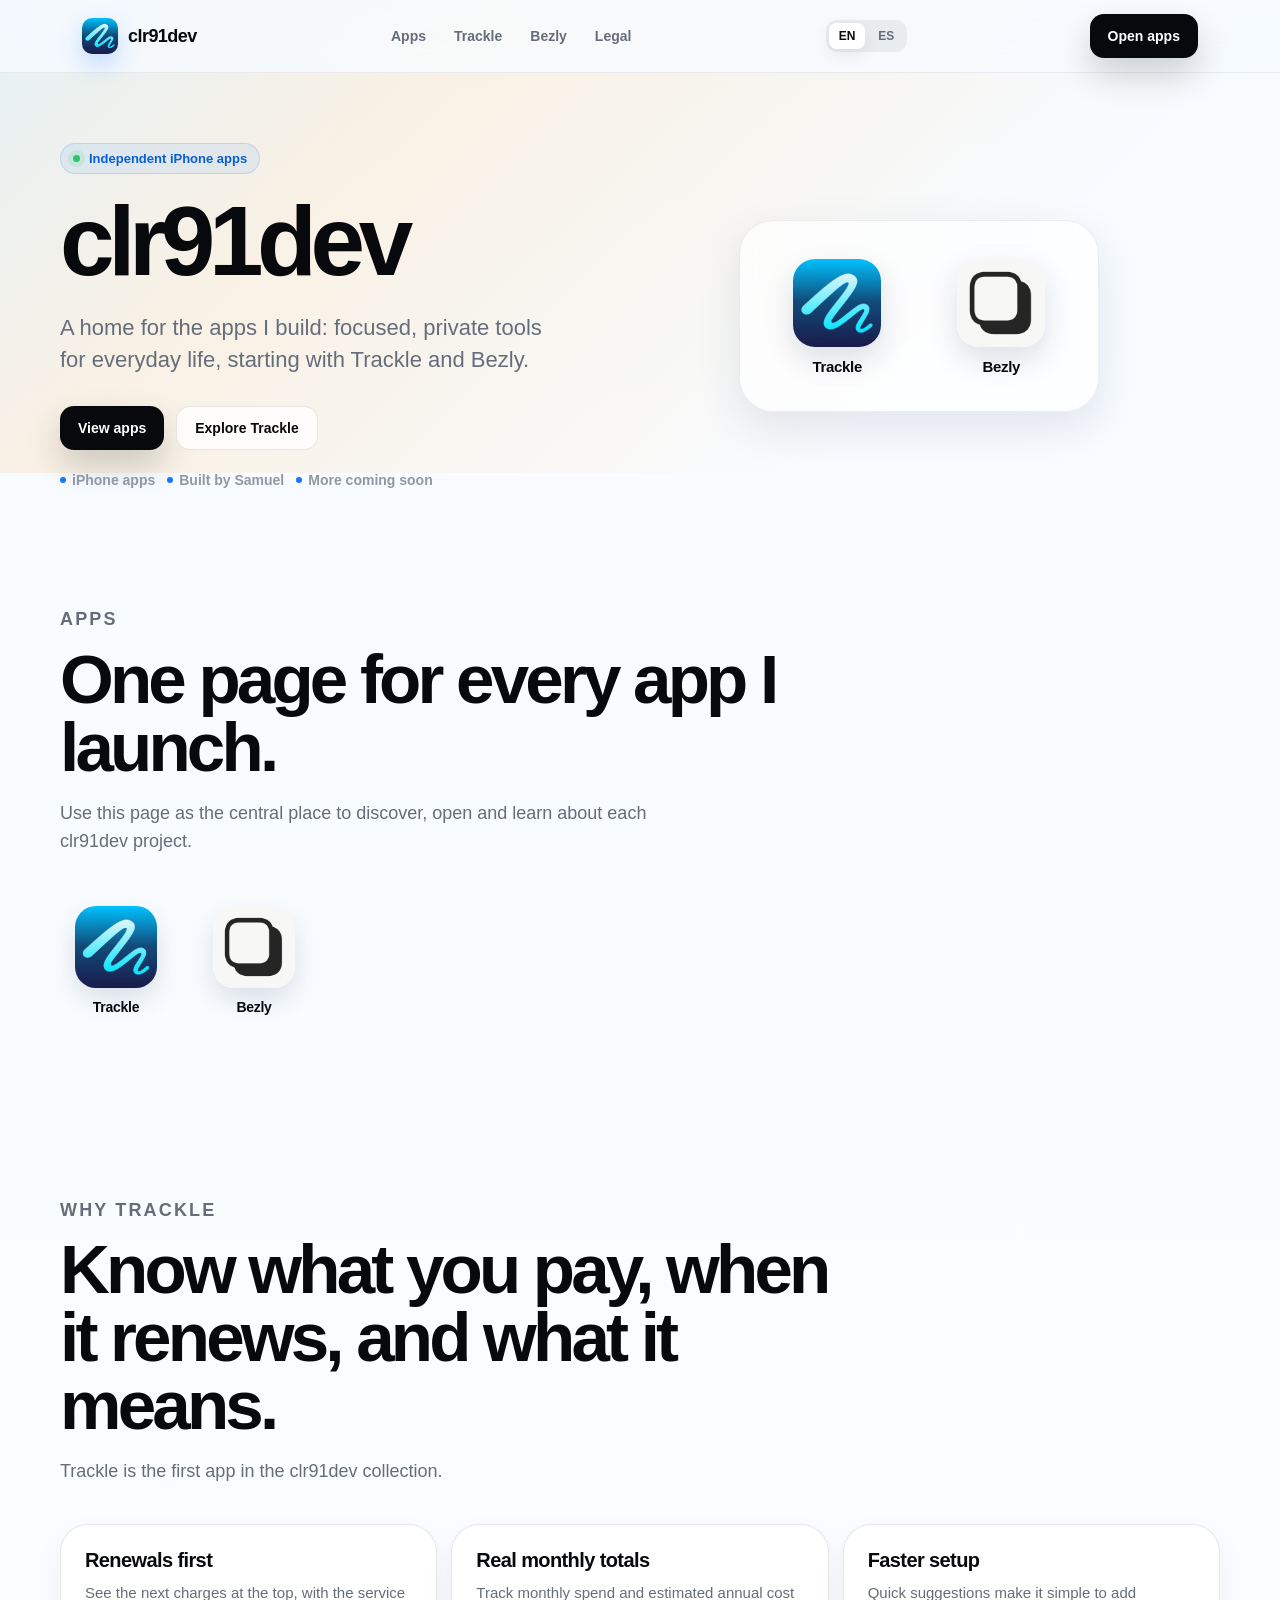
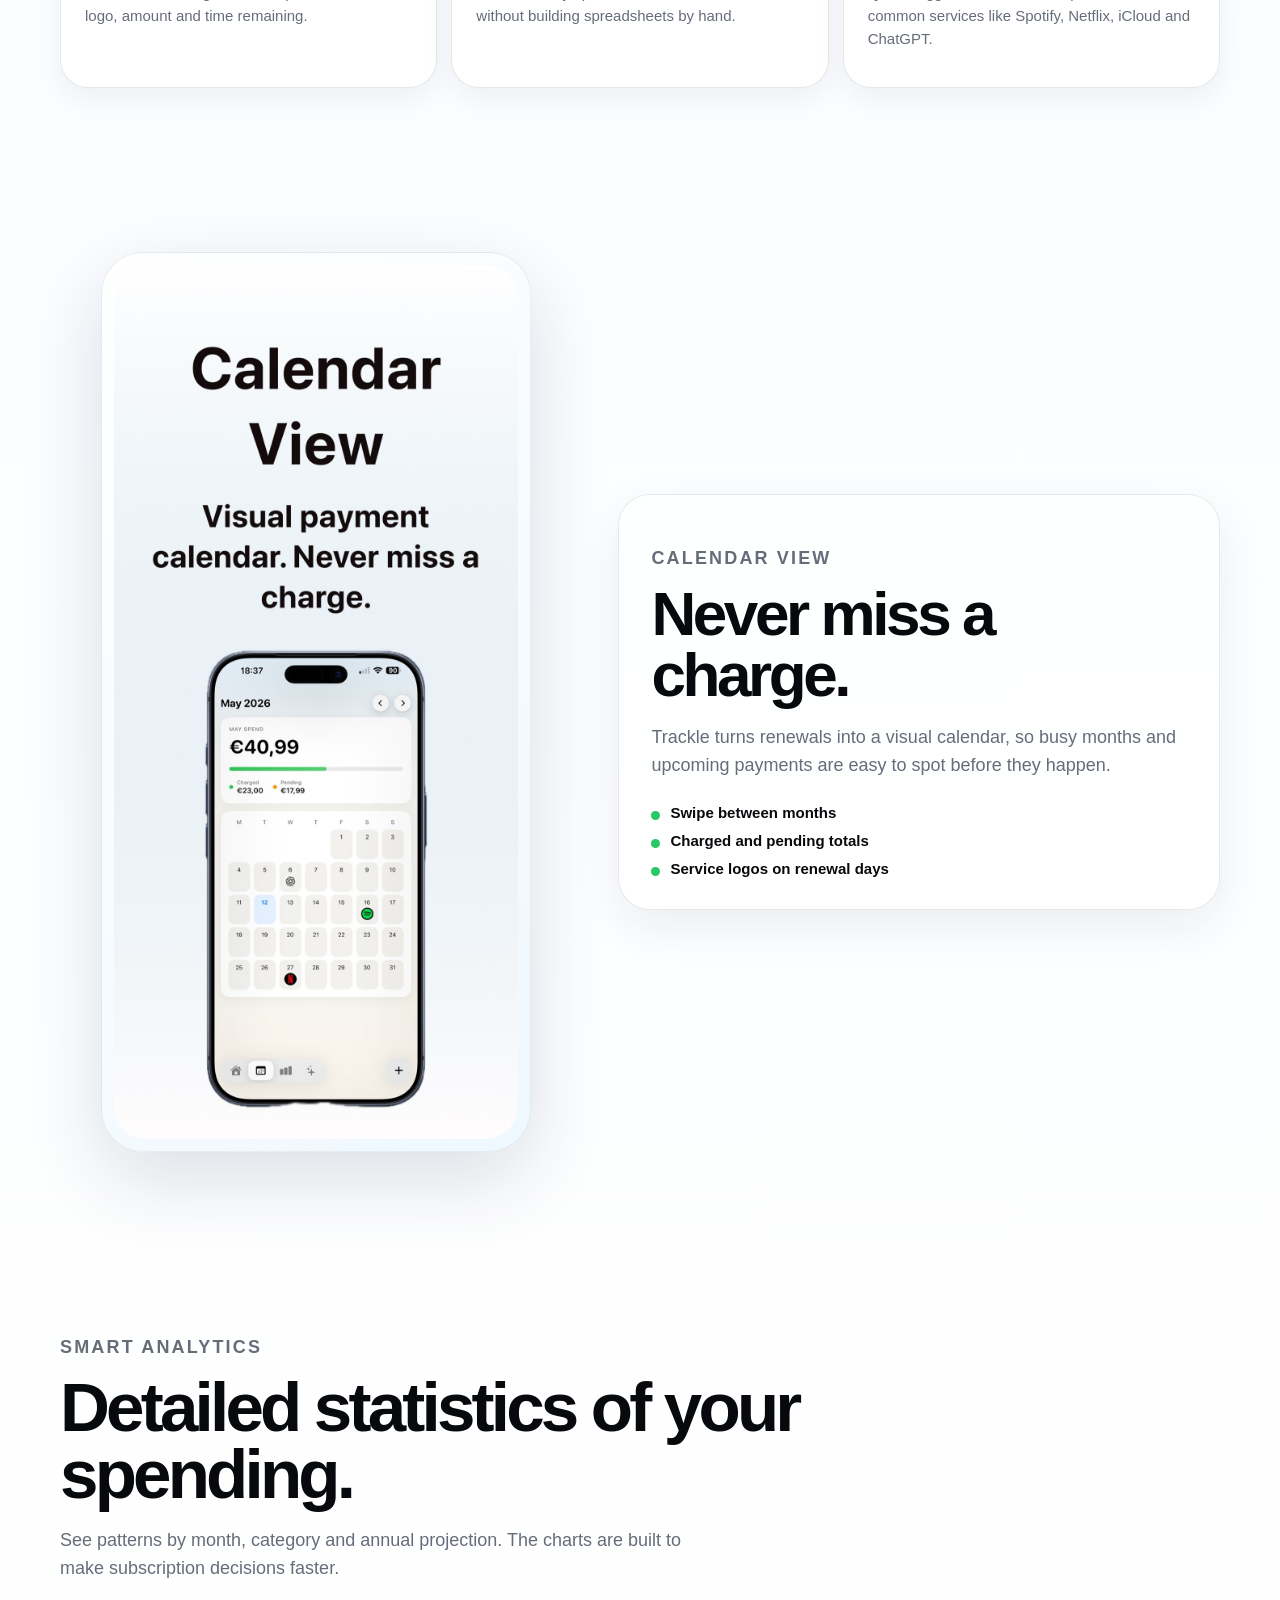
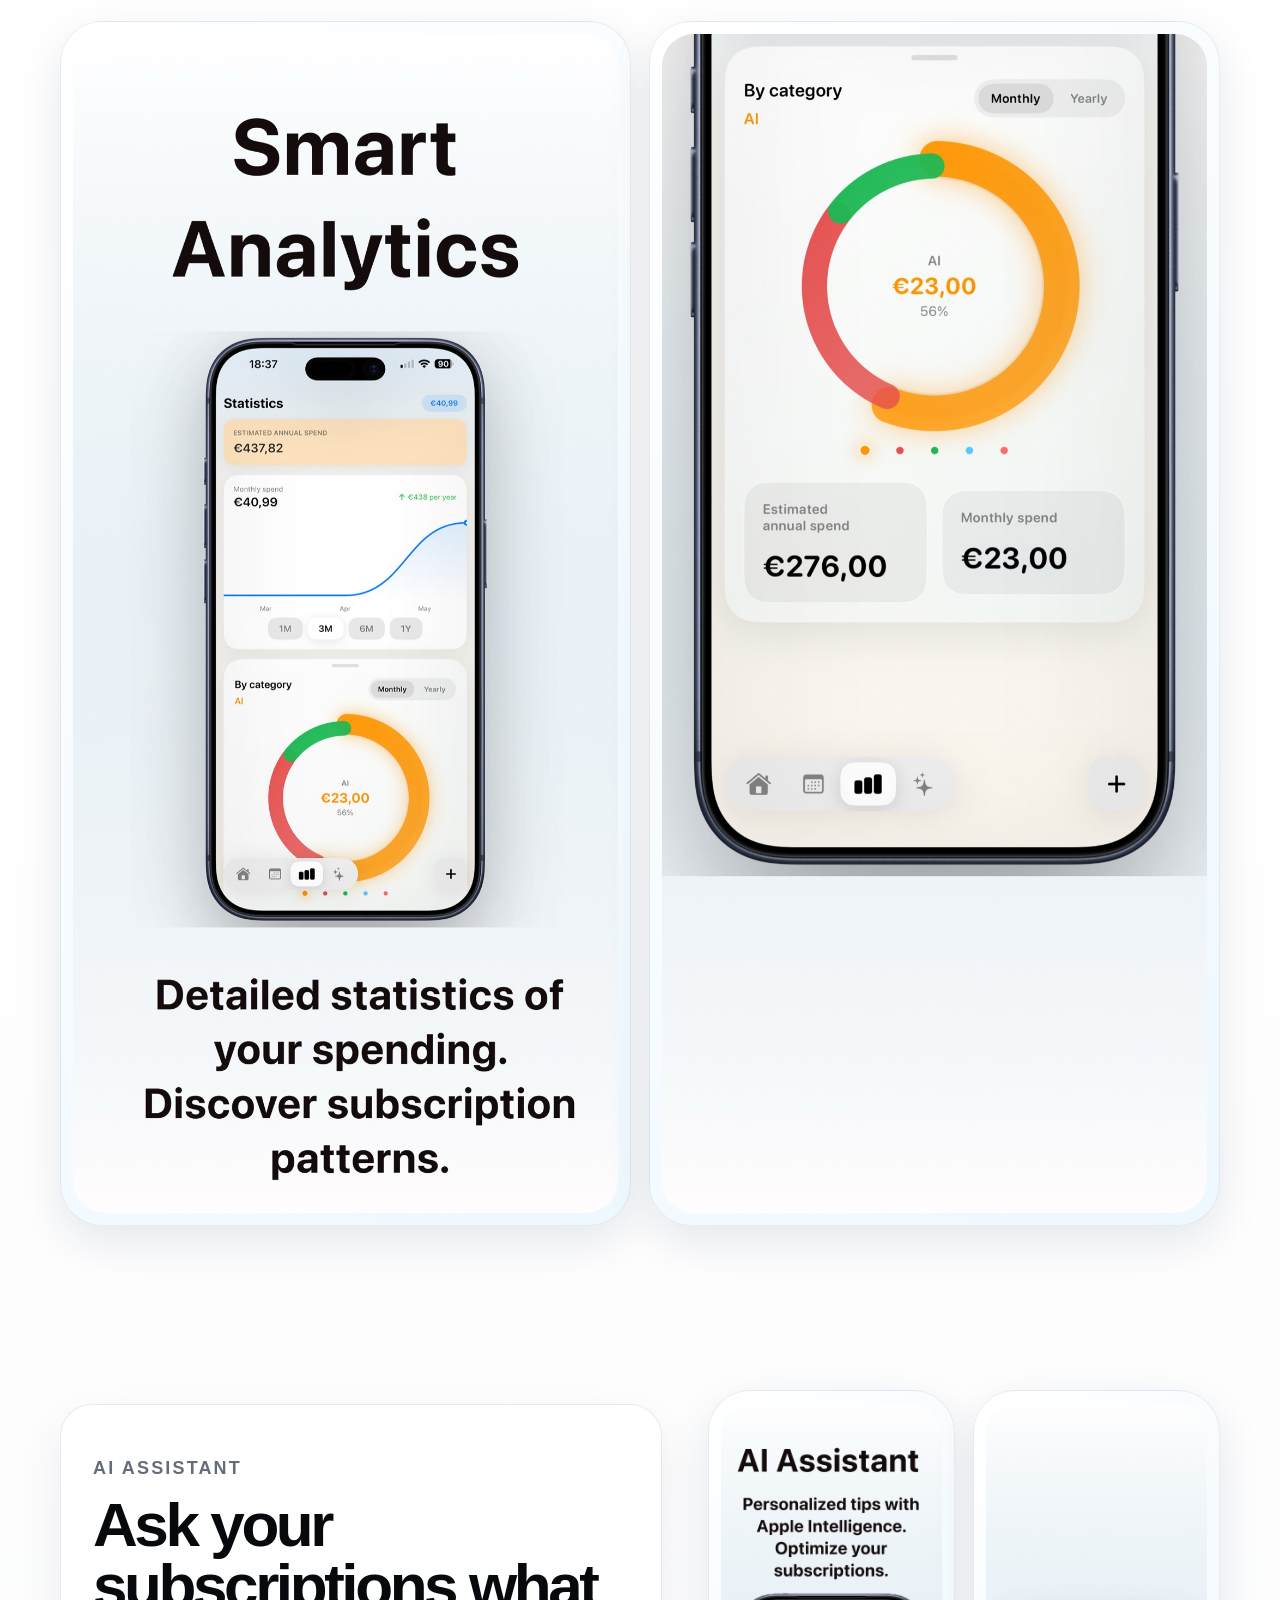
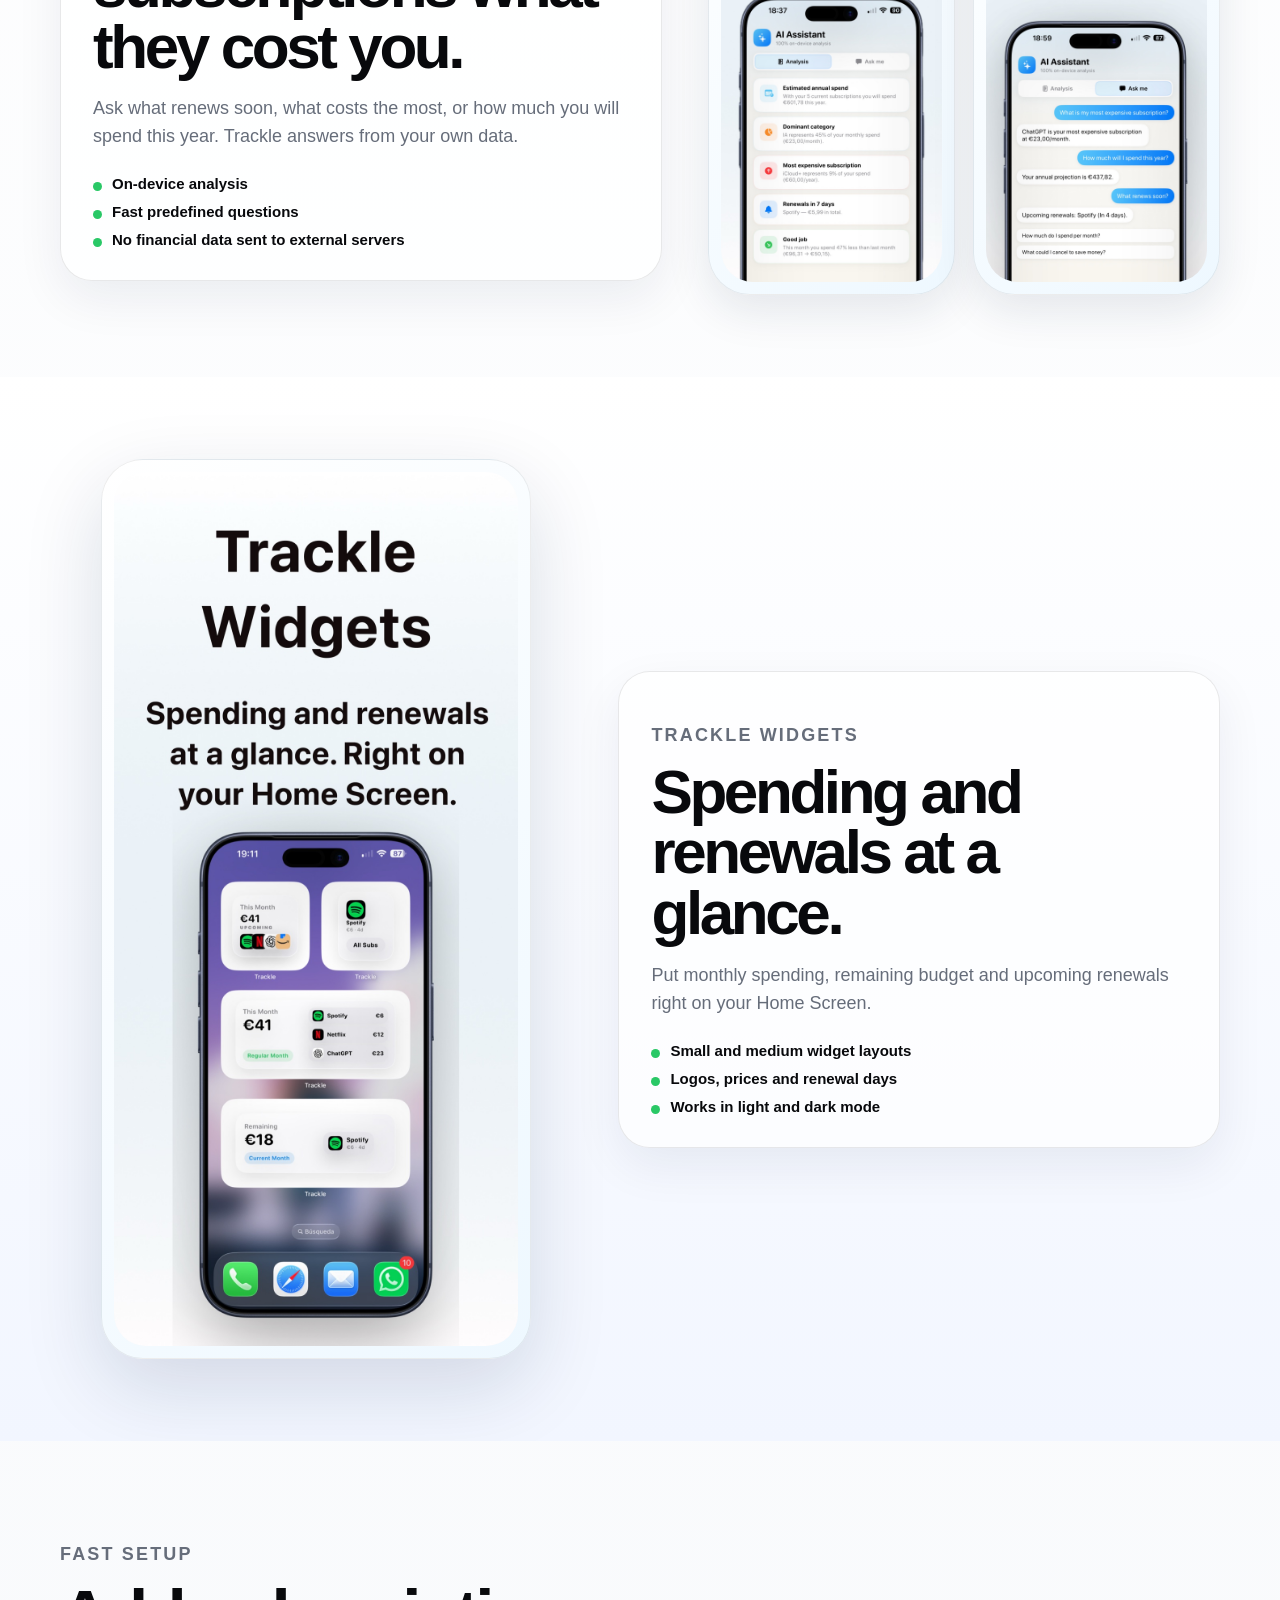
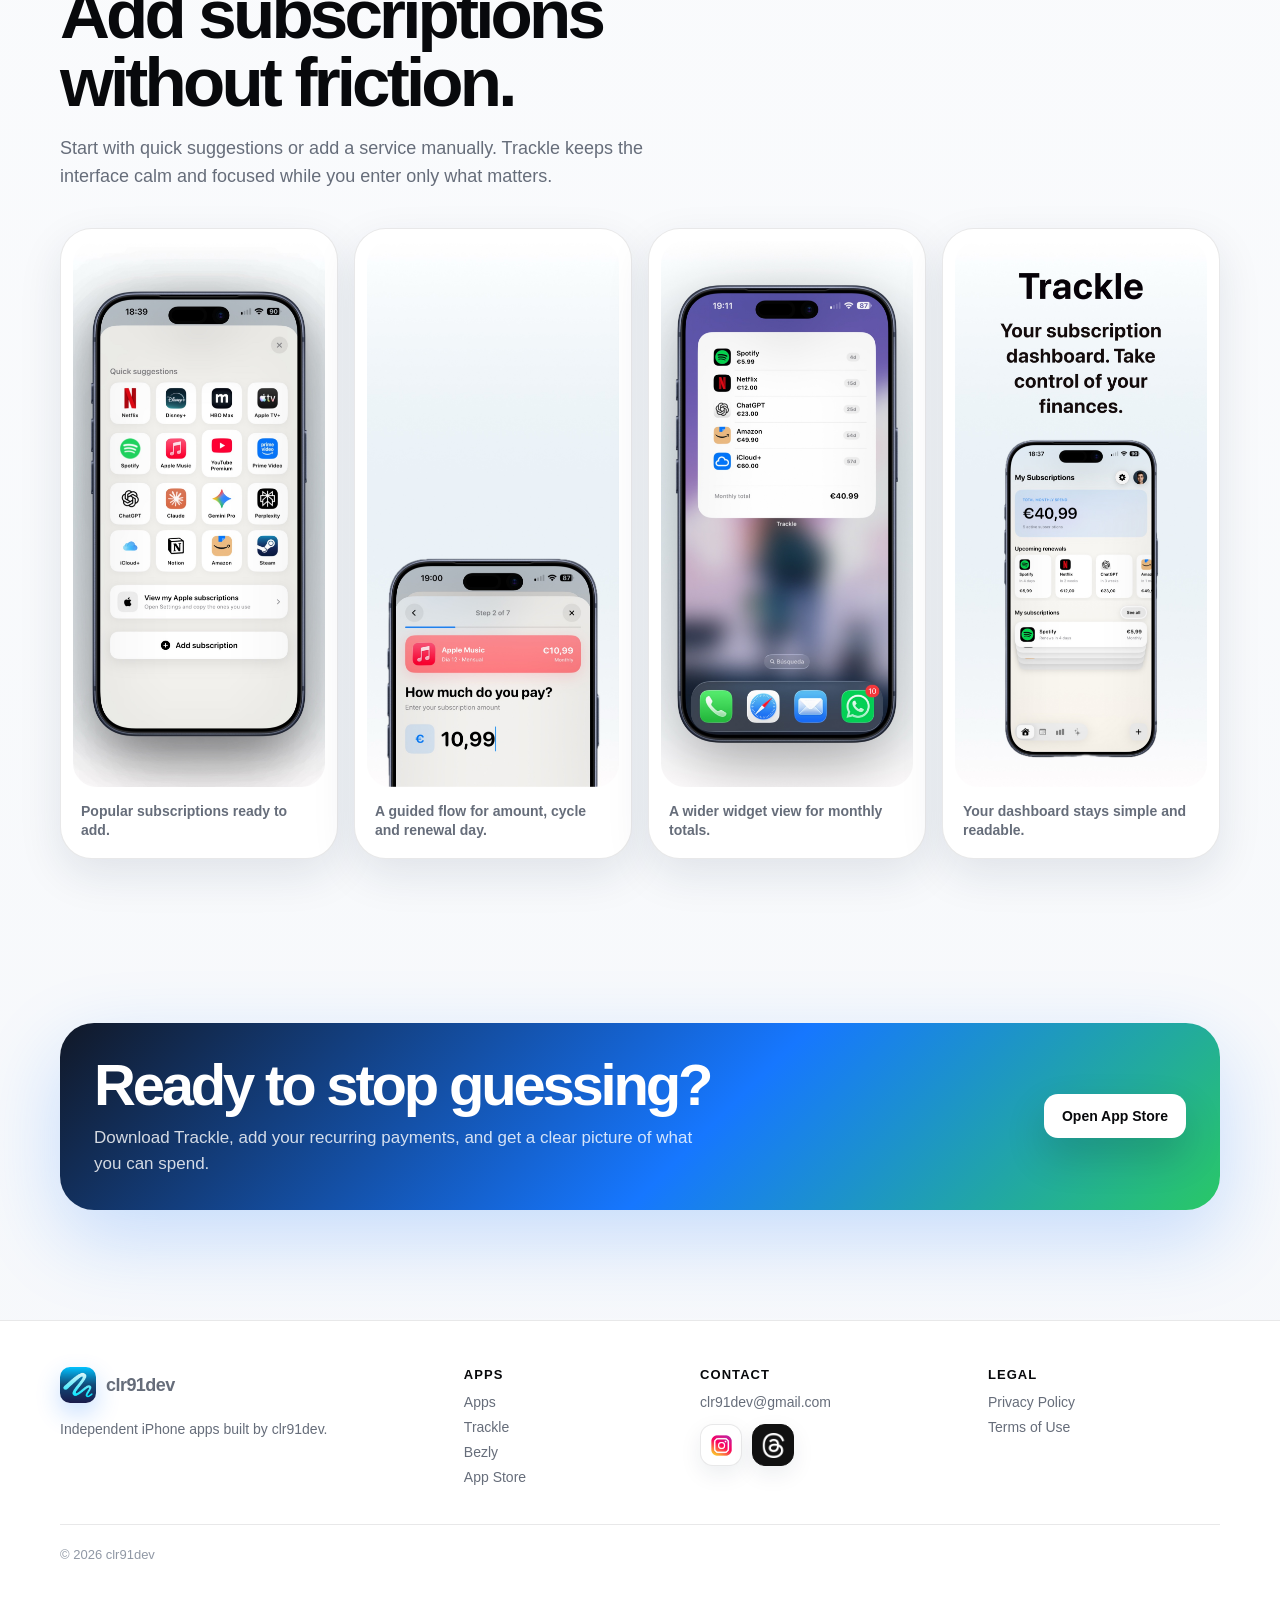
==== commit ccafafe5: "Refine app directory and social contact links" ====
--- a/index.html
+++ b/index.html
@@ -3,843 +3,1279 @@
 <head>
     <meta charset="UTF-8">
     <meta name="viewport" content="width=device-width, initial-scale=1.0">
-    <title>clr91dev — Independent apps for iPhone</title>
-    <meta name="description" content="Independent iPhone apps by clr91dev. Discover Trackle and Bezly.">
-    <meta name="theme-color" content="#ffffff">
-
-    <meta property="og:title" content="clr91dev — Independent apps for iPhone">
-    <meta property="og:description" content="Focused, private tools for everyday life.">
+    <title>clr91dev — Apps for iPhone</title>
+    <meta name="description" content="clr91dev is the home for apps built by Samuel, including Trackle and Bezly.">
+    <meta name="theme-color" content="#F6FAFF">
+
+    <meta property="og:title" content="clr91dev — Apps for iPhone">
+    <meta property="og:description" content="Discover apps by clr91dev, starting with Trackle and Bezly.">
     <meta property="og:type" content="website">
     <meta property="og:url" content="https://samuelclr91-del.github.io/Trackle/">
-    <meta property="og:image" content="https://samuelclr91-del.github.io/Trackle/assets/clr91dev-header-4k.jpg">
-
-    <link rel="icon" type="image/png" href="./assets/clr91dev-mark-v2.png">
-    <link rel="apple-touch-icon" href="./assets/clr91dev-mark-v2.png">
+    <meta property="og:image" content="https://samuelclr91-del.github.io/Trackle/assets/marketing/dashboard.jpg">
+
+    <link rel="icon" href="./assets/trackle-logo.png">
 
     <style>
-        * {
-            box-sizing: border-box;
-            margin: 0;
-            padding: 0;
-        }
+        * { box-sizing: border-box; margin: 0; padding: 0; }
 
         :root {
-            --ink: #0a0a0a;
+            --ink: #08090c;
+            --muted: #666d7a;
+            --soft: #9098a5;
+            --blue: #1677ff;
+            --cyan: #67c9ff;
+            --green: #29c866;
+            --amber: #ffb23f;
+            --rose: #ff5f67;
             --paper: #ffffff;
-            --quiet: #727272;
-            --line: #ddddda;
-            --mint: #2ac6a8;
-            --navy: #0c1728;
-            --max: 1380px;
-        }
-
-        html {
-            scroll-behavior: smooth;
-        }
+            --wash: #f6f9fc;
+            --line: rgba(8, 9, 12, 0.09);
+            --shadow: 0 28px 80px rgba(15, 35, 70, 0.14);
+            --shadow-soft: 0 16px 44px rgba(15, 35, 70, 0.1);
+        }
+
+        html { scroll-behavior: smooth; }
 
         body {
-            background: var(--paper);
+            min-height: 100vh;
+            font-family: -apple-system, BlinkMacSystemFont, "SF Pro Display", "SF Pro Text", "Helvetica Neue", Arial, sans-serif;
+            background:
+                linear-gradient(180deg, #f7fbff 0%, #ffffff 44%, #f6f8fb 100%);
             color: var(--ink);
-            font-family: -apple-system, BlinkMacSystemFont, "Helvetica Neue", Arial, sans-serif;
             -webkit-font-smoothing: antialiased;
             text-rendering: optimizeLegibility;
-        }
-
-        body.menu-open {
+            overflow-x: hidden;
+        }
+
+        a { color: inherit; text-decoration: none; }
+        button { border: 0; background: none; font: inherit; cursor: pointer; }
+        img { max-width: 100%; display: block; }
+
+        .page {
             overflow: hidden;
         }
 
-        a {
-            color: inherit;
-            text-decoration: none;
-        }
-
-        button {
-            border: 0;
-            background: none;
-            color: inherit;
-            font: inherit;
-            cursor: pointer;
-        }
-
-        img {
-            display: block;
-            max-width: 100%;
-        }
-
-        .site-header {
-            position: relative;
-            z-index: 50;
-            height: 76px;
-            background: var(--paper);
-        }
-
-        .header-inner {
-            width: min(100%, var(--max));
-            height: 100%;
+        .nav {
+            position: sticky;
+            top: 0;
+            z-index: 30;
+            backdrop-filter: blur(18px) saturate(160%);
+            -webkit-backdrop-filter: blur(18px) saturate(160%);
+            background: rgba(247, 251, 255, 0.82);
+            border-bottom: 1px solid rgba(8, 9, 12, 0.06);
+        }
+
+        .nav-inner {
+            max-width: 1160px;
             margin: 0 auto;
-            padding: 0 42px;
+            padding: 14px 22px;
             display: flex;
             align-items: center;
             justify-content: space-between;
-            gap: 34px;
+            gap: 18px;
         }
 
         .brand {
             display: inline-flex;
             align-items: center;
-            gap: 12px;
-            flex: none;
+            gap: 10px;
+            min-width: 0;
         }
 
         .brand img {
-            width: 42px;
-            height: 42px;
-            border-radius: 12px;
-        }
-
-        .wordmark {
-            display: grid;
-            font-size: 16px;
-            font-weight: 900;
-            line-height: 0.82;
-            letter-spacing: 0.025em;
-            text-transform: uppercase;
-        }
-
-        .wordmark span:last-child {
-            letter-spacing: 0.16em;
-        }
-
-        .desktop-nav {
-            margin-left: auto;
+            width: 36px;
+            height: 36px;
+            border-radius: 10px;
+            box-shadow: 0 10px 24px rgba(22, 119, 255, 0.24);
+        }
+
+        .brand span {
+            font-size: 18px;
+            font-weight: 800;
+            letter-spacing: -0.03em;
+        }
+
+        .nav-links {
             display: flex;
             align-items: center;
-            gap: clamp(20px, 2.6vw, 38px);
-        }
-
-        .desktop-nav a,
-        .language button {
+            gap: 4px;
+        }
+
+        .nav-links a {
+            padding: 9px 12px;
+            border-radius: 10px;
+            color: var(--muted);
+            font-size: 14px;
+            font-weight: 650;
+        }
+
+        .nav-links a:hover {
+            color: var(--ink);
+            background: rgba(8, 9, 12, 0.05);
+        }
+
+        .lang {
+            display: flex;
+            gap: 3px;
+            padding: 3px;
+            border-radius: 11px;
+            background: rgba(8, 9, 12, 0.055);
+        }
+
+        .lang button {
+            padding: 6px 10px;
+            border-radius: 8px;
+            color: var(--muted);
+            font-size: 12px;
+            font-weight: 800;
+        }
+
+        .lang button.active {
+            color: var(--ink);
+            background: var(--paper);
+            box-shadow: 0 6px 16px rgba(15, 35, 70, 0.08);
+        }
+
+        .app-button {
+            display: inline-flex;
+            align-items: center;
+            justify-content: center;
+            min-height: 44px;
+            padding: 0 18px;
+            border-radius: 14px;
+            color: white;
+            background: var(--ink);
+            font-size: 14px;
+            font-weight: 800;
+            box-shadow: 0 16px 34px rgba(8, 9, 12, 0.18);
+            transition: transform .18s ease, box-shadow .18s ease;
+            white-space: nowrap;
+        }
+
+        .app-button:hover {
+            transform: translateY(-1px);
+            box-shadow: 0 22px 42px rgba(8, 9, 12, 0.22);
+        }
+
+        .hero {
             position: relative;
-            padding: 8px 0;
-            color: #292929;
-            font-size: 11px;
-            font-weight: 700;
-            letter-spacing: 0.16em;
-            text-transform: uppercase;
-        }
-
-        .desktop-nav a::after {
+            padding: 70px 22px 54px;
+        }
+
+        .hero::before {
             content: "";
             position: absolute;
-            right: 0;
-            bottom: 3px;
-            left: 0;
-            height: 1px;
-            background: currentColor;
-            transform: scaleX(0);
-            transform-origin: right;
-            transition: transform .25s ease;
-        }
-
-        .desktop-nav a:hover::after,
-        .desktop-nav a:focus-visible::after {
-            transform: scaleX(1);
-            transform-origin: left;
-        }
-
-        .language {
+            inset: -120px -20vw auto;
+            height: 520px;
+            background: linear-gradient(135deg, rgba(103, 201, 255, 0.2), rgba(255, 178, 63, 0.14), transparent 70%);
+            pointer-events: none;
+        }
+
+        .hero-inner {
+            position: relative;
+            max-width: 1160px;
+            margin: 0 auto;
+            display: grid;
+            grid-template-columns: 0.92fr 1.08fr;
+            gap: 46px;
+            align-items: center;
+        }
+
+        .eyebrow {
+            display: inline-flex;
+            align-items: center;
+            gap: 9px;
+            margin-bottom: 22px;
+            padding: 7px 12px;
+            border: 1px solid rgba(22, 119, 255, 0.18);
+            border-radius: 999px;
+            background: rgba(22, 119, 255, 0.08);
+            color: #095ed0;
+            font-size: 13px;
+            font-weight: 800;
+        }
+
+        .eyebrow::before {
+            content: "";
+            width: 7px;
+            height: 7px;
+            border-radius: 50%;
+            background: var(--green);
+            box-shadow: 0 0 0 5px rgba(41, 200, 102, 0.12);
+        }
+
+        h1 {
+            max-width: 760px;
+            font-size: clamp(48px, 8vw, 98px);
+            line-height: 0.92;
+            letter-spacing: -0.065em;
+            font-weight: 900;
+        }
+
+        .hero-copy p {
+            max-width: 570px;
+            margin-top: 26px;
+            color: var(--muted);
+            font-size: clamp(18px, 2vw, 22px);
+            line-height: 1.46;
+        }
+
+        .hero-actions {
+            display: flex;
+            align-items: center;
+            gap: 12px;
+            flex-wrap: wrap;
+            margin-top: 30px;
+        }
+
+        .secondary-button {
+            display: inline-flex;
+            align-items: center;
+            justify-content: center;
+            min-height: 44px;
+            padding: 0 18px;
+            border: 1px solid var(--line);
+            border-radius: 14px;
+            background: rgba(255, 255, 255, 0.78);
+            color: var(--ink);
+            font-size: 14px;
+            font-weight: 800;
+        }
+
+        .trust-row {
+            display: flex;
+            gap: 12px;
+            flex-wrap: wrap;
+            margin-top: 22px;
+            color: var(--soft);
+            font-size: 14px;
+            font-weight: 700;
+        }
+
+        .trust-row span {
+            display: inline-flex;
+            align-items: center;
+            gap: 6px;
+        }
+
+        .trust-row span::before {
+            content: "";
+            width: 6px;
+            height: 6px;
+            border-radius: 50%;
+            background: var(--blue);
+        }
+
+        .hero-visual {
+            justify-self: center;
+            width: min(510px, 100%);
+            border-radius: 42px;
+            background: linear-gradient(135deg, rgba(255,255,255,0.85), rgba(229,242,255,0.88));
+            padding: 14px;
+            box-shadow: var(--shadow);
+            border: 1px solid rgba(8, 9, 12, 0.07);
+        }
+
+        .apps-board {
+            justify-self: center;
+            display: grid;
+            grid-template-columns: repeat(2, minmax(0, 1fr));
+            gap: 18px;
+            width: min(360px, 100%);
+            padding: 24px;
+            border: 1px solid rgba(8, 9, 12, 0.07);
+            border-radius: 34px;
+            background: rgba(255, 255, 255, 0.66);
+            box-shadow: var(--shadow-soft);
+            backdrop-filter: blur(18px);
+            -webkit-backdrop-filter: blur(18px);
+        }
+
+        .app-card {
+            display: grid;
+            justify-items: center;
+            gap: 11px;
+            padding: 14px 10px 12px;
+            border-radius: 24px;
+            color: var(--ink);
+            transition: transform 180ms ease, background 180ms ease, box-shadow 180ms ease;
+        }
+
+        .app-card:hover,
+        .app-card:focus-visible {
+            transform: translateY(-3px);
+            background: rgba(255, 255, 255, 0.9);
+            box-shadow: 0 14px 30px rgba(15, 35, 70, 0.09);
+        }
+
+        .app-card:focus-visible,
+        .directory-app:focus-visible,
+        .social-icon:focus-visible {
+            outline: 3px solid rgba(22, 119, 255, 0.28);
+            outline-offset: 3px;
+        }
+
+        .app-icon {
+            width: 88px;
+            height: 88px;
+            border-radius: 22px;
+            object-fit: cover;
+            box-shadow: 0 12px 30px rgba(15, 35, 70, 0.14);
+        }
+
+        .app-name {
+            font-size: 15px;
+            font-weight: 850;
+            letter-spacing: -0.02em;
+        }
+
+        .apps-section {
+            padding-top: 46px;
+        }
+
+        .app-directory {
+            display: flex;
+            align-items: flex-start;
+            gap: 26px;
+            flex-wrap: wrap;
+        }
+
+        .directory-app {
+            display: grid;
+            width: 112px;
+            justify-items: center;
+            gap: 11px;
+            padding: 12px;
+            border-radius: 24px;
+            color: var(--ink);
+            text-align: center;
+            transition: transform 180ms ease, background 180ms ease;
+        }
+
+        .directory-app:hover,
+        .directory-app:focus-visible {
+            transform: translateY(-3px);
+            background: rgba(22, 119, 255, 0.06);
+        }
+
+        .directory-app img {
+            width: 82px;
+            height: 82px;
+            border-radius: 21px;
+            object-fit: cover;
+            box-shadow: 0 12px 28px rgba(15, 35, 70, 0.13);
+        }
+
+        .directory-app span {
+            font-size: 14px;
+            font-weight: 850;
+            letter-spacing: -0.02em;
+        }
+
+        .trackle-detail {
+            padding-top: 70px;
+        }
+
+        .hero-visual img,
+        .shot img {
+            width: 100%;
+            height: auto;
+            border-radius: 32px;
+        }
+
+        section {
+            padding: 82px 22px;
+        }
+
+        .section-inner {
+            max-width: 1160px;
+            margin: 0 auto;
+        }
+
+        .section-head {
+            max-width: 770px;
+            margin-bottom: 38px;
+        }
+
+        .kicker {
+            margin-bottom: 12px;
+            color: var(--blue);
+            font-size: 13px;
+            font-weight: 900;
+            letter-spacing: 0.12em;
+            text-transform: uppercase;
+        }
+
+        h2 {
+            font-size: clamp(34px, 5.4vw, 70px);
+            line-height: 0.98;
+            letter-spacing: -0.055em;
+            font-weight: 900;
+        }
+
+        .section-head p {
+            max-width: 650px;
+            margin-top: 18px;
+            color: var(--muted);
+            font-size: 18px;
+            line-height: 1.55;
+        }
+
+        .feature-strip {
+            display: grid;
+            grid-template-columns: repeat(3, 1fr);
+            gap: 14px;
+        }
+
+        .pill-card {
+            min-height: 164px;
+            padding: 24px;
+            border-radius: 28px;
+            background: var(--paper);
+            border: 1px solid var(--line);
+            box-shadow: 0 12px 30px rgba(15, 35, 70, 0.055);
+        }
+
+        .pill-card strong {
+            display: block;
+            margin-bottom: 9px;
+            font-size: 20px;
+            letter-spacing: -0.03em;
+        }
+
+        .pill-card p {
+            color: var(--muted);
+            font-size: 15px;
+            line-height: 1.55;
+        }
+
+        .story {
+            display: grid;
+            grid-template-columns: 0.92fr 1.08fr;
+            gap: 46px;
+            align-items: center;
+        }
+
+        .story.reverse {
+            grid-template-columns: 1.08fr 0.92fr;
+        }
+
+        .copy-card {
+            padding: 32px;
+            border-radius: 32px;
+            background: rgba(255, 255, 255, 0.7);
+            border: 1px solid var(--line);
+            box-shadow: 0 18px 48px rgba(15, 35, 70, 0.07);
+        }
+
+        .copy-card h2 {
+            font-size: clamp(34px, 5vw, 62px);
+        }
+
+        .copy-card p {
+            margin-top: 18px;
+            color: var(--muted);
+            font-size: 18px;
+            line-height: 1.55;
+        }
+
+        .copy-card ul {
+            list-style: none;
+            display: grid;
+            gap: 11px;
+            margin-top: 24px;
+        }
+
+        .copy-card li {
+            display: flex;
+            gap: 10px;
+            color: var(--ink);
+            font-size: 15px;
+            font-weight: 750;
+        }
+
+        .copy-card li::before {
+            content: "";
+            width: 9px;
+            height: 9px;
+            margin-top: 7px;
+            border-radius: 50%;
+            background: var(--green);
+            flex: none;
+        }
+
+        .shot {
+            width: min(430px, 100%);
+            margin: 0 auto;
+            border-radius: 42px;
+            padding: 12px;
+            border: 1px solid rgba(8, 9, 12, 0.07);
+            background: linear-gradient(135deg, #ffffff, #eef8ff);
+            box-shadow: var(--shadow);
+        }
+
+        .gallery {
+            display: grid;
+            grid-template-columns: repeat(4, 1fr);
+            gap: 16px;
+        }
+
+        .gallery-card {
+            padding: 12px;
+            border-radius: 32px;
+            background: var(--paper);
+            border: 1px solid var(--line);
+            box-shadow: var(--shadow-soft);
+        }
+
+        .gallery-card img {
+            border-radius: 24px;
+        }
+
+        .gallery-card p {
+            min-height: 52px;
+            padding: 15px 8px 6px;
+            color: var(--muted);
+            font-size: 14px;
+            line-height: 1.35;
+            font-weight: 650;
+        }
+
+        .ai-grid {
+            display: grid;
+            grid-template-columns: repeat(2, 1fr);
+            gap: 18px;
+            align-items: start;
+        }
+
+        .ai-grid .shot {
+            width: 100%;
+            box-shadow: var(--shadow-soft);
+        }
+
+        .widgets-band {
+            position: relative;
+            overflow: hidden;
+            background:
+                linear-gradient(180deg, #ffffff 0%, #f2f6ff 100%);
+        }
+
+        .final {
+            padding-bottom: 110px;
+        }
+
+        .cta {
+            display: grid;
+            grid-template-columns: 1fr auto;
+            gap: 24px;
+            align-items: center;
+            padding: 34px;
+            border-radius: 34px;
+            color: white;
+            background:
+                linear-gradient(135deg, #111827 0%, #1677ff 56%, #29c866 100%);
+            box-shadow: 0 28px 80px rgba(22, 119, 255, 0.22);
+        }
+
+        .cta h2 {
+            font-size: clamp(32px, 5vw, 58px);
+        }
+
+        .cta p {
+            max-width: 620px;
+            margin-top: 12px;
+            color: rgba(255, 255, 255, 0.82);
+            font-size: 17px;
+            line-height: 1.5;
+        }
+
+        .cta .app-button {
+            background: white;
+            color: var(--ink);
+            box-shadow: 0 18px 40px rgba(0, 0, 0, 0.16);
+        }
+
+        footer {
+            padding: 46px 22px;
+            border-top: 1px solid var(--line);
+            background: white;
+        }
+
+        .footer-inner {
+            max-width: 1160px;
+            margin: 0 auto;
+            display: grid;
+            grid-template-columns: 1.45fr 0.8fr 1fr 0.9fr;
+            gap: 30px;
+            color: var(--muted);
+            font-size: 14px;
+        }
+
+        .footer-inner p {
+            max-width: 380px;
+            margin-top: 12px;
+            line-height: 1.6;
+        }
+
+        .footer-col h3 {
+            margin-bottom: 12px;
+            color: var(--ink);
+            font-size: 13px;
+            text-transform: uppercase;
+            letter-spacing: 0.08em;
+        }
+
+        .footer-col a {
+            display: block;
+            margin: 9px 0;
+            color: var(--muted);
+        }
+
+        .footer-col a:hover {
+            color: var(--blue);
+        }
+
+        .social-links {
             display: flex;
             align-items: center;
             gap: 10px;
-            padding-left: 8px;
-        }
-
-        .language button {
-            color: #aaa;
-        }
-
-        .language button.active {
-            color: var(--ink);
-            text-decoration: underline;
-            text-underline-offset: 4px;
-        }
-
-        .menu-button {
-            display: none;
-            width: 40px;
-            height: 40px;
-            align-items: center;
-            justify-content: center;
-            font-size: 20px;
-        }
-
-        .hero {
-            position: relative;
-            height: clamp(300px, 33.333vw, 620px);
+            margin-top: 14px;
+        }
+
+        .footer-col .social-icon {
+            display: inline-grid;
+            width: 42px;
+            height: 42px;
+            margin: 0;
+            place-items: center;
             overflow: hidden;
-            background: #e9eef2;
-        }
-
-        .hero-image {
-            width: 100%;
-            height: 100%;
-            object-fit: cover;
-            object-position: center 62%;
-        }
-
-        .intro,
-        .about,
-        .feature-editorial,
-        .footer-inner {
-            width: min(100%, var(--max));
-            margin: 0 auto;
-            padding-right: 42px;
-            padding-left: 42px;
-        }
-
-        .intro {
-            padding-top: clamp(100px, 12vw, 180px);
-            padding-bottom: clamp(100px, 12vw, 180px);
-        }
-
-        .section-label {
-            margin-bottom: 26px;
-            color: var(--quiet);
-            font-size: 11px;
-            font-weight: 800;
-            letter-spacing: 0.2em;
-            text-transform: uppercase;
-        }
-
-        .intro h1,
-        .feature-editorial h2 {
-            max-width: 1100px;
-            font-size: clamp(54px, 8vw, 118px);
-            line-height: .92;
-            letter-spacing: -.065em;
-            font-weight: 700;
-        }
-
-        .intro-copy {
-            max-width: 620px;
-            margin: 54px 0 0 auto;
-            color: #333;
-            font-size: clamp(18px, 2vw, 26px);
-            line-height: 1.5;
-        }
-
-        .about {
-            padding-bottom: clamp(110px, 14vw, 210px);
-            display: grid;
-            grid-template-columns: minmax(300px, .86fr) 1.14fr;
-            gap: clamp(48px, 8vw, 130px);
-            align-items: center;
-        }
-
-        .portrait-wrap {
-            overflow: hidden;
-            background: #ededeb;
-        }
-
-        .portrait-wrap img {
-            width: 100%;
-            height: auto;
-        }
-
-        .about-copy {
-            max-width: 650px;
-        }
-
-        .about-copy h2 {
-            font-size: clamp(46px, 6.5vw, 92px);
-            line-height: .94;
-            letter-spacing: -.055em;
-            font-weight: 700;
-        }
-
-        .about-copy p:not(.section-label) {
-            max-width: 580px;
-            margin-top: 34px;
-            color: #333;
-            font-size: clamp(18px, 2vw, 24px);
-            line-height: 1.6;
-        }
-
-        .project-grid {
-            display: grid;
-            grid-template-columns: 1fr 1fr;
-        }
-
-        .project {
-            position: relative;
-            min-height: 850px;
-            overflow: hidden;
-        }
-
-        .project-trackle {
-            background: #e9f3fb;
-        }
-
-        .project-bezly {
-            background: #050505;
-            color: white;
-        }
-
-        .project-copy {
-            position: relative;
-            z-index: 2;
-            padding: 58px;
-        }
-
-        .project-copy span {
-            display: block;
-            margin-bottom: 17px;
-            font-size: 11px;
-            font-weight: 800;
-            letter-spacing: .18em;
-            text-transform: uppercase;
-        }
-
-        .project-copy h2 {
-            font-size: clamp(46px, 6vw, 86px);
-            line-height: .94;
-            letter-spacing: -.055em;
-        }
-
-        .project-copy p {
-            max-width: 420px;
-            margin-top: 20px;
-            color: currentColor;
-            font-size: 17px;
-            line-height: 1.55;
-            opacity: .72;
-        }
-
-        .project-link {
-            display: inline-block;
-            margin-top: 28px;
-            padding-bottom: 6px;
-            border-bottom: 1px solid currentColor;
-            font-size: 11px;
-            font-weight: 800;
-            letter-spacing: .16em;
-            text-transform: uppercase;
-        }
-
-        .project-art {
-            position: absolute;
-            right: 3%;
-            bottom: -20%;
-            width: min(66%, 590px);
-            transition: transform .6s cubic-bezier(.2,.7,.2,1);
-        }
-
-        .project-bezly .project-art {
-            right: 6%;
-            bottom: -16%;
-            width: min(58%, 480px);
-            border: 1px solid #333;
-            border-radius: 42px 42px 0 0;
-        }
-
-        .project:hover .project-art {
-            transform: translateY(-18px);
-        }
-
-        .feature-editorial {
-            padding-top: clamp(110px, 13vw, 200px);
-            padding-bottom: clamp(110px, 13vw, 200px);
-        }
-
-        .feature-editorial h2 {
-            max-width: 920px;
-            font-size: clamp(48px, 7vw, 100px);
-        }
-
-        .feature-list {
-            margin-top: 88px;
+            border: 1px solid var(--line);
+            border-radius: 13px;
+            background: white;
+            box-shadow: 0 8px 22px rgba(15, 35, 70, 0.08);
+            transition: transform 180ms ease, box-shadow 180ms ease;
+        }
+
+        .footer-col .social-icon:hover {
+            transform: translateY(-2px);
+            box-shadow: 0 12px 26px rgba(15, 35, 70, 0.12);
+        }
+
+        .social-icon img {
+            width: 27px;
+            height: 27px;
+            object-fit: contain;
+        }
+
+        .social-icon.threads {
+            border-color: #111;
+            background: #111;
+        }
+
+        .social-icon.threads img {
+            width: 25px;
+            height: 25px;
+        }
+
+        .copyright {
+            max-width: 1160px;
+            margin: 30px auto 0;
+            padding-top: 22px;
             border-top: 1px solid var(--line);
-        }
-
-        .feature-row {
-            display: grid;
-            grid-template-columns: 90px 1fr 1fr;
-            gap: 32px;
-            padding: 32px 0;
-            border-bottom: 1px solid var(--line);
-        }
-
-        .feature-row span {
-            color: var(--quiet);
-            font-size: 11px;
-            font-weight: 800;
-            letter-spacing: .14em;
-        }
-
-        .feature-row h3 {
-            font-size: clamp(25px, 3vw, 38px);
-            font-weight: 600;
-            letter-spacing: -.035em;
-        }
-
-        .feature-row p {
-            max-width: 500px;
-            color: var(--quiet);
-            font-size: 16px;
-            line-height: 1.6;
-        }
-
-        .closing {
-            min-height: 74svh;
-            display: grid;
-            place-items: center;
-            padding: 100px 30px;
-            background: var(--navy);
-            color: white;
-            text-align: center;
-        }
-
-        .closing h2 {
-            max-width: 980px;
-            font-size: clamp(54px, 9vw, 128px);
-            line-height: .9;
-            letter-spacing: -.065em;
-        }
-
-        .closing a {
-            display: inline-block;
-            margin-top: 42px;
-            padding: 15px 22px;
-            border: 1px solid rgba(255,255,255,.55);
-            font-size: 11px;
-            font-weight: 800;
-            letter-spacing: .16em;
-            text-transform: uppercase;
-            transition: color .2s ease, background .2s ease;
-        }
-
-        .closing a:hover {
-            background: white;
-            color: var(--navy);
-        }
-
-        footer {
-            background: white;
-        }
-
-        .footer-inner {
-            padding-top: 70px;
-            padding-bottom: 70px;
-            display: grid;
-            grid-template-columns: 1.5fr 1fr 1fr;
-            gap: 48px;
-            border-bottom: 1px solid var(--line);
-        }
-
-        .footer-brand p {
-            max-width: 390px;
-            margin-top: 24px;
-            color: var(--quiet);
-            font-size: 15px;
-            line-height: 1.65;
-        }
-
-        .footer-column h3 {
-            margin-bottom: 20px;
-            font-size: 11px;
-            letter-spacing: .18em;
-            text-transform: uppercase;
-        }
-
-        .footer-column a {
-            display: block;
-            width: fit-content;
-            margin: 12px 0;
-            color: var(--quiet);
-            font-size: 14px;
-        }
-
-        .copyright {
-            width: min(100%, var(--max));
-            margin: 0 auto;
-            padding: 24px 42px 34px;
-            color: var(--quiet);
-            font-size: 12px;
-        }
-
-        .copyright a {
-            border-bottom: 1px solid currentColor;
-        }
-
-        @media (max-width: 900px) {
-            .header-inner {
-                padding: 0 20px;
-            }
-
-            .desktop-nav {
-                position: fixed;
-                inset: 76px 0 0;
-                display: none;
-                align-content: start;
-                padding: 50px 24px;
-                background: white;
-            }
-
-            .desktop-nav.open {
-                display: grid;
-            }
-
-            .desktop-nav a {
-                font-size: 28px;
-                letter-spacing: -.02em;
-                text-transform: none;
-            }
-
-            .desktop-nav .language {
-                padding: 24px 0 0;
-            }
-
-            .menu-button {
-                display: inline-flex;
-            }
-
-            .intro,
-            .about,
-            .feature-editorial,
-            .footer-inner {
-                padding-right: 22px;
-                padding-left: 22px;
-            }
-
-            .intro h1,
-            .feature-editorial h2 {
-                letter-spacing: -.05em;
-            }
-
-            .intro-copy {
-                margin-left: 0;
-            }
-
-            .about {
+            color: var(--soft);
+            font-size: 13px;
+        }
+
+        @media (max-width: 980px) {
+            .hero-inner,
+            .story,
+            .story.reverse,
+            .cta {
                 grid-template-columns: 1fr;
-                gap: 48px;
-            }
-
-            .portrait-wrap {
-                width: min(100%, 620px);
-            }
-
-            .project-grid {
-                grid-template-columns: 1fr;
-            }
-
-            .project {
-                min-height: 720px;
-            }
-
-            .project-copy {
-                padding: 36px 24px;
-            }
-
-            .project-art {
-                right: -4%;
-                width: min(76%, 500px);
-            }
-
-            .feature-row {
-                grid-template-columns: 54px 1fr;
-            }
-
-            .feature-row p {
-                grid-column: 2;
-            }
-
+            }
+
+            .hero-copy {
+                text-align: center;
+            }
+
+            .hero-copy p,
+            .trust-row,
+            .hero-actions {
+                justify-content: center;
+                margin-left: auto;
+                margin-right: auto;
+            }
+
+            .feature-strip,
+            .gallery,
+            .ai-grid,
             .footer-inner {
                 grid-template-columns: 1fr 1fr;
             }
-
-            .footer-brand {
-                grid-column: 1 / -1;
-            }
-
-            .copyright {
-                padding-right: 22px;
-                padding-left: 22px;
-            }
-        }
-
-        @media (prefers-reduced-motion: reduce) {
-            html {
-                scroll-behavior: auto;
-            }
-
-            *,
-            *::before,
-            *::after {
-                transition-duration: .01ms !important;
+        }
+
+        @media (max-width: 680px) {
+            html,
+            body {
+                width: 100%;
+                overflow-x: hidden;
+            }
+
+            .nav-links {
+                display: none;
+            }
+
+            .nav-inner {
+                padding: 12px 16px;
+                gap: 10px;
+            }
+
+            .brand span {
+                font-size: 16px;
+            }
+
+            .nav .app-button {
+                display: none;
+            }
+
+            .app-button,
+            .secondary-button {
+                min-height: 42px;
+                padding: 0 14px;
+            }
+
+            .hero {
+                padding: 44px 16px 34px;
+            }
+
+            .hero-inner {
+                width: 100%;
+                max-width: 100%;
+                min-width: 0;
+            }
+
+            section {
+                padding: 64px 16px;
+            }
+
+            h1 {
+                max-width: 300px;
+                margin-left: auto;
+                margin-right: auto;
+                font-size: clamp(36px, 11vw, 46px);
+                line-height: 1.02;
+                letter-spacing: -0.045em;
+                overflow-wrap: normal;
+            }
+
+            .hero-copy,
+            .section-head,
+            .copy-card {
+                min-width: 0;
+            }
+
+            .hero-copy p {
+                max-width: 300px;
+                font-size: 17px;
+            }
+
+            .trust-row {
+                justify-content: center;
+                max-width: 300px;
+                gap: 8px 10px;
+                font-size: 13px;
+            }
+
+            .hero-actions {
+                max-width: 300px;
+            }
+
+            .feature-strip,
+            .gallery,
+            .ai-grid,
+            .footer-inner {
+                grid-template-columns: 1fr;
+            }
+
+            .apps-board {
+                width: min(300px, 100%);
+                gap: 10px;
+                padding: 18px;
+            }
+
+            .app-icon {
+                width: 76px;
+                height: 76px;
+                border-radius: 19px;
+            }
+
+            .app-directory {
+                justify-content: center;
+                gap: 18px;
+            }
+
+            .copy-card {
+                padding: 24px;
+            }
+
+            .hero-visual,
+            .shot {
+                width: min(100%, 320px);
+                max-width: 100%;
+                margin-left: auto;
+                margin-right: auto;
+                border-radius: 30px;
+                padding: 9px;
+                overflow: hidden;
+            }
+
+            .hero-visual img,
+            .shot img {
+                width: 100%;
+                border-radius: 22px;
+            }
+
+            .cta {
+                padding: 26px;
+                border-radius: 28px;
             }
         }
     </style>
 </head>
 <body>
-    <header class="site-header">
-        <div class="header-inner">
-            <a class="brand" href="#home" aria-label="clr91dev home">
-                <img src="./assets/clr91dev-mark-v2.png" alt="">
-                <span class="wordmark"><span>clr91</span><span>dev</span></span>
-            </a>
-
-            <nav class="desktop-nav" id="siteNav" aria-label="Primary navigation">
-                <a href="#apps" data-i18n="nav.apps">Apps</a>
-                <a href="#about" data-i18n="nav.about">About</a>
-                <a href="#trackle">Trackle</a>
-                <a href="./bezly/">Bezly</a>
-                <a href="#contact" data-i18n="nav.contact">Contact</a>
-                <div class="language" aria-label="Language">
+    <div class="page">
+        <header class="nav">
+            <div class="nav-inner">
+                <a href="#" class="brand" aria-label="clr91dev">
+                    <img src="./assets/trackle-logo.png" alt="">
+                    <span>clr91dev</span>
+                </a>
+                <div class="nav-links" aria-label="Primary navigation">
+                    <a href="#apps" data-i18n="nav.apps">Apps</a>
+                    <a href="#trackle" data-i18n="nav.trackle">Trackle</a>
+                    <a href="./bezly/" data-i18n="nav.bezly">Bezly</a>
+                    <a href="#legal" data-i18n="nav.legal">Legal</a>
+                </div>
+                <div class="lang" aria-label="Language">
                     <button class="active" data-lang="en">EN</button>
                     <button data-lang="es">ES</button>
                 </div>
-            </nav>
-
-            <button class="menu-button" id="menuButton" aria-label="Open menu" aria-expanded="false">☰</button>
-        </div>
-    </header>
-
-    <main>
-        <section class="hero" id="home" aria-label="Iceland landscape">
-            <img
-                class="hero-image"
-                src="./assets/clr91dev-header-4k.jpg"
-                alt="Vestrahorn mountain and black sand beach in Iceland"
-            >
-        </section>
-
-        <section class="intro" id="apps">
-            <p class="section-label" data-i18n="intro.label">Independent apps · Madrid</p>
-            <h1 data-i18n="intro.title">Small apps. Clear ideas. Built with care.</h1>
-            <p class="intro-copy" data-i18n="intro.text">clr91dev is the home for focused iPhone tools designed to make everyday tasks feel simpler, calmer and more visual.</p>
-        </section>
-
-        <section class="about" id="about">
-            <figure class="portrait-wrap">
-                <img src="./assets/samuel-portrait.jpg" alt="Portrait of Samuel" loading="lazy">
-            </figure>
-            <div class="about-copy">
-                <p class="section-label" data-i18n="about.label">About</p>
-                <h2 data-i18n="about.title">Samuel, independent iOS developer.</h2>
-                <p data-i18n="about.text">I design and build apps that combine useful ideas with calm interfaces. clr91dev is where I bring those projects together and share each new release.</p>
+                <a class="app-button" href="#apps" data-i18n="nav.openApps">Open apps</a>
             </div>
-        </section>
-
-        <section class="project-grid" aria-label="Apps">
-            <article class="project project-trackle" id="trackle">
-                <div class="project-copy">
-                    <span data-i18n="trackle.status">01 · Available on App Store</span>
-                    <h2>Trackle</h2>
-                    <p data-i18n="trackle.text">Subscriptions, renewals and spending insights in one clear private dashboard.</p>
-                    <a class="project-link" href="./trackle/" data-i18n="trackle.link">Explore Trackle</a>
-                </div>
-                <img
-                    class="project-art"
-                    src="./assets/store/en/01-trackle-control.jpg"
-                    data-localized-image
-                    data-src-en="./assets/store/en/01-trackle-control.jpg"
-                    data-src-es="./assets/store/es/01-trackle-control.jpg"
-                    alt="Trackle for iPhone"
-                    loading="lazy"
-                >
-            </article>
-
-            <article class="project project-bezly">
-                <div class="project-copy">
-                    <span data-i18n="bezly.status">02 · Available on App Store</span>
-                    <h2>Bezly</h2>
-                    <p data-i18n="bezly.text">Create polished device mockups, videos and launch assets directly from your iPhone.</p>
-                    <a class="project-link" href="./bezly/" data-i18n="bezly.link">Explore Bezly</a>
-                </div>
-                <img class="project-art" src="./bezly/assets/bezly-device-start.jpg" alt="Bezly for iPhone" loading="lazy">
-            </article>
-        </section>
-
-        <section class="feature-editorial">
-            <p class="section-label" data-i18n="features.label">Inside Trackle</p>
-            <h2 data-i18n="features.title">Know what renews. Understand what you spend.</h2>
-
-            <div class="feature-list">
-                <article class="feature-row">
-                    <span>01</span>
-                    <h3 data-i18n="features.calendar.title">A visual renewal calendar</h3>
-                    <p data-i18n="features.calendar.text">See upcoming charges, busy months and service icons before each payment arrives.</p>
-                </article>
-                <article class="feature-row">
-                    <span>02</span>
-                    <h3 data-i18n="features.stats.title">Clear spending statistics</h3>
-                    <p data-i18n="features.stats.text">Compare monthly and annual totals and understand every category without spreadsheets.</p>
-                </article>
-                <article class="feature-row">
-                    <span>03</span>
-                    <h3 data-i18n="features.ai.title">A private AI assistant</h3>
-                    <p data-i18n="features.ai.text">Ask what renews soon, what costs the most and where you may be able to save.</p>
-                </article>
+        </header>
+
+        <main>
+            <section class="hero">
+                <div class="hero-inner">
+                    <div class="hero-copy">
+                        <div class="eyebrow" data-i18n="hero.eyebrow">Independent iPhone apps</div>
+                        <h1 data-i18n="hero.title">clr91dev</h1>
+                        <p data-i18n="hero.text">A home for the apps I build: focused, private tools for everyday life, starting with Trackle and Bezly.</p>
+                        <div class="hero-actions">
+                            <a class="app-button" href="#apps" data-i18n="hero.primary">View apps</a>
+                            <a class="secondary-button" href="#trackle" data-i18n="hero.secondary">Explore Trackle</a>
+                        </div>
+                        <div class="trust-row">
+                            <span data-i18n="hero.trust1">iPhone apps</span>
+                            <span data-i18n="hero.trust2">Built by Samuel</span>
+                            <span data-i18n="hero.trust3">More coming soon</span>
+                        </div>
+                    </div>
+
+                    <div class="apps-board" aria-label="Featured apps">
+                        <a class="app-card" href="#trackle" aria-label="View Trackle details">
+                            <img class="app-icon" src="./assets/trackle-logo.png" alt="">
+                            <span class="app-name">Trackle</span>
+                        </a>
+                        <a class="app-card" href="./bezly/" aria-label="View Bezly details">
+                            <img class="app-icon" src="./assets/bezly-logo.png" alt="">
+                            <span class="app-name">Bezly</span>
+                        </a>
+                    </div>
+                </div>
+            </section>
+
+            <section id="apps" class="apps-section">
+                <div class="section-inner">
+                    <div class="section-head">
+                        <p class="kicker" data-i18n="apps.kicker">Apps</p>
+                        <h2 data-i18n="apps.title">One page for every app I launch.</h2>
+                        <p data-i18n="apps.text">Use this page as the central place to discover, open and learn about each clr91dev project.</p>
+                    </div>
+                    <div class="app-directory" aria-label="All apps">
+                        <a class="directory-app" href="#trackle" aria-label="View Trackle details">
+                            <img src="./assets/trackle-logo.png" alt="">
+                            <span>Trackle</span>
+                        </a>
+                        <a class="directory-app" id="bezly" href="./bezly/" aria-label="View Bezly details">
+                            <img src="./assets/bezly-logo.png" alt="">
+                            <span>Bezly</span>
+                        </a>
+                    </div>
+                </div>
+            </section>
+
+            <section id="trackle" class="trackle-detail">
+                <div class="section-inner">
+                    <div class="section-head">
+                        <p class="kicker" data-i18n="features.kicker">Why Trackle</p>
+                        <h2 data-i18n="features.title">Know what you pay, when it renews, and what it means.</h2>
+                        <p data-i18n="features.intro">Trackle is the first app in the clr91dev collection.</p>
+                    </div>
+                    <div class="feature-strip">
+                        <article class="pill-card">
+                            <strong data-i18n="features.one.title">Renewals first</strong>
+                            <p data-i18n="features.one.text">See the next charges at the top, with the service logo, amount and time remaining.</p>
+                        </article>
+                        <article class="pill-card">
+                            <strong data-i18n="features.two.title">Real monthly totals</strong>
+                            <p data-i18n="features.two.text">Track monthly spend and estimated annual cost without building spreadsheets by hand.</p>
+                        </article>
+                        <article class="pill-card">
+                            <strong data-i18n="features.three.title">Faster setup</strong>
+                            <p data-i18n="features.three.text">Quick suggestions make it simple to add common services like Spotify, Netflix, iCloud and ChatGPT.</p>
+                        </article>
+                    </div>
+                </div>
+            </section>
+
+            <section id="calendar">
+                <div class="section-inner story">
+                    <figure class="shot">
+                        <img src="./assets/marketing/calendar.jpg" alt="Trackle calendar view with subscription renewals" loading="lazy">
+                    </figure>
+                    <div class="copy-card">
+                        <p class="kicker" data-i18n="calendar.kicker">Calendar View</p>
+                        <h2 data-i18n="calendar.title">Never miss a charge.</h2>
+                        <p data-i18n="calendar.text">Trackle turns renewals into a visual calendar, so busy months and upcoming payments are easy to spot before they happen.</p>
+                        <ul>
+                            <li data-i18n="calendar.b1">Swipe between months</li>
+                            <li data-i18n="calendar.b2">Charged and pending totals</li>
+                            <li data-i18n="calendar.b3">Service logos on renewal days</li>
+                        </ul>
+                    </div>
+                </div>
+            </section>
+
+            <section id="analytics">
+                <div class="section-inner">
+                    <div class="section-head">
+                        <p class="kicker" data-i18n="analytics.kicker">Smart Analytics</p>
+                        <h2 data-i18n="analytics.title">Detailed statistics of your spending.</h2>
+                        <p data-i18n="analytics.text">See patterns by month, category and annual projection. The charts are built to make subscription decisions faster.</p>
+                    </div>
+                    <div class="ai-grid">
+                        <figure class="shot">
+                            <img src="./assets/marketing/analytics.jpg" alt="Trackle statistics screen with monthly trend and category chart" loading="lazy">
+                        </figure>
+                        <figure class="shot">
+                            <img src="./assets/marketing/analytics-detail.jpg" alt="Trackle category chart with annual and monthly totals" loading="lazy">
+                        </figure>
+                    </div>
+                </div>
+            </section>
+
+            <section id="ai">
+                <div class="section-inner story reverse">
+                    <div class="copy-card">
+                        <p class="kicker" data-i18n="ai.kicker">AI Assistant</p>
+                        <h2 data-i18n="ai.title">Ask your subscriptions what they cost you.</h2>
+                        <p data-i18n="ai.text">Ask what renews soon, what costs the most, or how much you will spend this year. Trackle answers from your own data.</p>
+                        <ul>
+                            <li data-i18n="ai.b1">On-device analysis</li>
+                            <li data-i18n="ai.b2">Fast predefined questions</li>
+                            <li data-i18n="ai.b3">No financial data sent to external servers</li>
+                        </ul>
+                    </div>
+                    <div class="ai-grid">
+                        <figure class="shot">
+                            <img src="./assets/marketing/ai-analysis.jpg" alt="Trackle AI Assistant analysis cards" loading="lazy">
+                        </figure>
+                        <figure class="shot">
+                            <img src="./assets/marketing/ai-chat.jpg" alt="Trackle AI Assistant chat questions" loading="lazy">
+                        </figure>
+                    </div>
+                </div>
+            </section>
+
+            <section id="widgets" class="widgets-band">
+                <div class="section-inner story">
+                    <figure class="shot">
+                        <img src="./assets/marketing/widgets.jpg" alt="Trackle widgets on the iPhone Home Screen" loading="lazy">
+                    </figure>
+                    <div class="copy-card">
+                        <p class="kicker" data-i18n="widgets.kicker">Trackle Widgets</p>
+                        <h2 data-i18n="widgets.title">Spending and renewals at a glance.</h2>
+                        <p data-i18n="widgets.text">Put monthly spending, remaining budget and upcoming renewals right on your Home Screen.</p>
+                        <ul>
+                            <li data-i18n="widgets.b1">Small and medium widget layouts</li>
+                            <li data-i18n="widgets.b2">Logos, prices and renewal days</li>
+                            <li data-i18n="widgets.b3">Works in light and dark mode</li>
+                        </ul>
+                    </div>
+                </div>
+            </section>
+
+            <section>
+                <div class="section-inner">
+                    <div class="section-head">
+                        <p class="kicker" data-i18n="flow.kicker">Fast setup</p>
+                        <h2 data-i18n="flow.title">Add subscriptions without friction.</h2>
+                        <p data-i18n="flow.text">Start with quick suggestions or add a service manually. Trackle keeps the interface calm and focused while you enter only what matters.</p>
+                    </div>
+                    <div class="gallery">
+                        <article class="gallery-card">
+                            <img src="./assets/marketing/quick-suggestions.jpg" alt="Quick subscription suggestions in Trackle" loading="lazy">
+                            <p data-i18n="flow.card1">Popular subscriptions ready to add.</p>
+                        </article>
+                        <article class="gallery-card">
+                            <img src="./assets/marketing/add-flow.jpg" alt="Trackle guided price entry flow" loading="lazy">
+                            <p data-i18n="flow.card2">A guided flow for amount, cycle and renewal day.</p>
+                        </article>
+                        <article class="gallery-card">
+                            <img src="./assets/marketing/widget-list.jpg" alt="Trackle medium widget with subscriptions list" loading="lazy">
+                            <p data-i18n="flow.card3">A wider widget view for monthly totals.</p>
+                        </article>
+                        <article class="gallery-card">
+                            <img src="./assets/marketing/dashboard.jpg" alt="Trackle home screen dashboard" loading="lazy">
+                            <p data-i18n="flow.card4">Your dashboard stays simple and readable.</p>
+                        </article>
+                    </div>
+                </div>
+            </section>
+
+            <section class="final">
+                <div class="section-inner">
+                    <div class="cta">
+                        <div>
+                            <h2 data-i18n="cta.title">Ready to stop guessing?</h2>
+                            <p data-i18n="cta.text">Download Trackle, add your recurring payments, and get a clear picture of what you can spend.</p>
+                        </div>
+                        <a class="app-button" href="https://apps.apple.com/app/id6745257638" target="_blank" rel="noopener" data-i18n="cta.button">Open App Store</a>
+                    </div>
+                </div>
+            </section>
+        </main>
+
+        <footer id="legal">
+            <div class="footer-inner">
+                <div>
+                    <a href="#" class="brand">
+                        <img src="./assets/trackle-logo.png" alt="">
+                        <span>clr91dev</span>
+                    </a>
+                    <p data-i18n="footer.text">Independent iPhone apps built by clr91dev.</p>
+                </div>
+                <div class="footer-col">
+                    <h3 data-i18n="footer.product">Apps</h3>
+                    <a href="#apps" data-i18n="nav.apps">Apps</a>
+                    <a href="#trackle" data-i18n="nav.trackle">Trackle</a>
+                    <a href="./bezly/" data-i18n="nav.bezly">Bezly</a>
+                    <a href="https://apps.apple.com/app/id6745257638" target="_blank" rel="noopener">App Store</a>
+                </div>
+                <div class="footer-col">
+                    <h3 data-i18n="footer.contact">Contact</h3>
+                    <a href="mailto:clr91dev@gmail.com">clr91dev@gmail.com</a>
+                    <div class="social-links" aria-label="Social media">
+                        <a class="social-icon instagram" href="https://www.instagram.com/clr91dev/" target="_blank" rel="noopener noreferrer" aria-label="Instagram de clr91dev" title="Instagram">
+                            <img src="./assets/instagram.png" alt="">
+                        </a>
+                        <a class="social-icon threads" href="https://www.threads.com/@clr91dev" target="_blank" rel="noopener noreferrer" aria-label="Threads de clr91dev" title="Threads">
+                            <img src="./assets/threads.png" alt="">
+                        </a>
+                    </div>
+                </div>
+                <div class="footer-col">
+                    <h3 data-i18n="footer.legal">Legal</h3>
+                    <a href="./privacy/" data-i18n="footer.privacy">Privacy Policy</a>
+                    <a href="./terms/" data-i18n="footer.terms">Terms of Use</a>
+                </div>
             </div>
-        </section>
-
-        <section class="closing">
-            <div>
-                <h2 data-i18n="closing.title">Your subscriptions, finally clear.</h2>
-                <a href="https://apps.apple.com/app/id6745257638" target="_blank" rel="noopener" data-i18n="closing.link">Open App Store</a>
-            </div>
-        </section>
-    </main>
-
-    <footer id="contact">
-        <div class="footer-inner">
-            <div class="footer-brand">
-                <a class="brand" href="#home">
-                    <img src="./assets/clr91dev-mark-v2.png" alt="">
-                    <span class="wordmark"><span>clr91</span><span>dev</span></span>
-                </a>
-                <p data-i18n="footer.text">Independent iPhone apps built by Samuel with a focus on clarity, privacy and thoughtful design.</p>
-            </div>
-            <div class="footer-column">
-                <h3 data-i18n="footer.apps">Apps</h3>
-                <a href="./trackle/">Trackle</a>
-                <a href="./bezly/">Bezly</a>
-            </div>
-            <div class="footer-column">
-                <h3 data-i18n="footer.contact">Contact</h3>
-                <a href="mailto:clr91dev@gmail.com">clr91dev@gmail.com</a>
-                <a href="./privacy/" data-i18n="footer.privacy">Privacy Policy</a>
-                <a href="./terms/" data-i18n="footer.terms">Terms of Use</a>
-            </div>
-        </div>
-        <div class="copyright">© 2026 clr91dev · <a href="https://unsplash.com/photos/a-black-sand-beach-meets-the-ocean-and-mountains-JIvq1eW9jUg" target="_blank" rel="noopener">Photo by Jonas Degener</a></div>
-    </footer>
+            <div class="copyright">© 2026 clr91dev</div>
+        </footer>
+    </div>
 
     <script>
         const translations = {
             en: {
                 "nav.apps": "Apps",
-                "nav.about": "About",
-                "nav.contact": "Contact",
-                "intro.label": "Independent apps · Madrid",
-                "intro.title": "Small apps. Clear ideas. Built with care.",
-                "intro.text": "clr91dev is the home for focused iPhone tools designed to make everyday tasks feel simpler, calmer and more visual.",
-                "about.label": "About",
-                "about.title": "Samuel, independent iOS developer.",
-                "about.text": "I design and build apps that combine useful ideas with calm interfaces. clr91dev is where I bring those projects together and share each new release.",
-                "trackle.status": "01 · Available on App Store",
-                "trackle.text": "Subscriptions, renewals and spending insights in one clear private dashboard.",
-                "trackle.link": "Explore Trackle",
-                "bezly.status": "02 · Available on App Store",
-                "bezly.text": "Create polished device mockups, videos and launch assets directly from your iPhone.",
-                "bezly.link": "Explore Bezly",
-                "features.label": "Inside Trackle",
-                "features.title": "Know what renews. Understand what you spend.",
-                "features.calendar.title": "A visual renewal calendar",
-                "features.calendar.text": "See upcoming charges, busy months and service icons before each payment arrives.",
-                "features.stats.title": "Clear spending statistics",
-                "features.stats.text": "Compare monthly and annual totals and understand every category without spreadsheets.",
-                "features.ai.title": "A private AI assistant",
-                "features.ai.text": "Ask what renews soon, what costs the most and where you may be able to save.",
-                "closing.title": "Your subscriptions, finally clear.",
-                "closing.link": "Open App Store",
-                "footer.text": "Independent iPhone apps built by Samuel with a focus on clarity, privacy and thoughtful design.",
-                "footer.apps": "Apps",
+                "nav.trackle": "Trackle",
+                "nav.bezly": "Bezly",
+                "nav.legal": "Legal",
+                "nav.openApps": "Open apps",
+                "nav.calendar": "Calendar",
+                "nav.analytics": "Analytics",
+                "nav.ai": "AI",
+                "nav.widgets": "Widgets",
+                "nav.download": "App Store",
+                "hero.eyebrow": "Independent iPhone apps",
+                "hero.title": "clr91dev",
+                "hero.text": "A home for the apps I build: focused, private tools for everyday life, starting with Trackle and Bezly.",
+                "hero.primary": "View apps",
+                "hero.secondary": "Explore Trackle",
+                "hero.trust1": "iPhone apps",
+                "hero.trust2": "Built by Samuel",
+                "hero.trust3": "More coming soon",
+                "apps.kicker": "Apps",
+                "apps.title": "One page for every app I launch.",
+                "apps.text": "Use this page as the central place to discover, open and learn about each clr91dev project.",
+                "apps.open": "Open",
+                "apps.soon": "Soon",
+                "apps.trackle.text": "Subscriptions, renewals, widgets and spending insights in one private dashboard.",
+                "apps.bezly.text": "Create polished mockups, videos and launch assets for App Store and social channels.",
+                "apps.trackle.long": "Manage subscriptions, recurring charges and renewal calendars from your iPhone.",
+                "apps.bezly.long": "Create App Store mockups, device-frame videos and launch visuals from your iPhone.",
+                "apps.future.title": "Future apps",
+                "apps.future.text": "New projects can be added here without rebuilding the whole site from scratch.",
+                "features.kicker": "Why Trackle",
+                "features.title": "Know what you pay, when it renews, and what it means.",
+                "features.intro": "Trackle is the first app in the clr91dev collection.",
+                "features.one.title": "Renewals first",
+                "features.one.text": "See the next charges at the top, with the service logo, amount and time remaining.",
+                "features.two.title": "Real monthly totals",
+                "features.two.text": "Track monthly spend and estimated annual cost without building spreadsheets by hand.",
+                "features.three.title": "Faster setup",
+                "features.three.text": "Quick suggestions make it simple to add common services like Spotify, Netflix, iCloud and ChatGPT.",
+                "calendar.kicker": "Calendar View",
+                "calendar.title": "Never miss a charge.",
+                "calendar.text": "Trackle turns renewals into a visual calendar, so busy months and upcoming payments are easy to spot before they happen.",
+                "calendar.b1": "Swipe between months",
+                "calendar.b2": "Charged and pending totals",
+                "calendar.b3": "Service logos on renewal days",
+                "analytics.kicker": "Smart Analytics",
+                "analytics.title": "Detailed statistics of your spending.",
+                "analytics.text": "See patterns by month, category and annual projection. The charts are built to make subscription decisions faster.",
+                "ai.kicker": "AI Assistant",
+                "ai.title": "Ask your subscriptions what they cost you.",
+                "ai.text": "Ask what renews soon, what costs the most, or how much you will spend this year. Trackle answers from your own data.",
+                "ai.b1": "On-device analysis",
+                "ai.b2": "Fast predefined questions",
+                "ai.b3": "No financial data sent to external servers",
+                "widgets.kicker": "Trackle Widgets",
+                "widgets.title": "Spending and renewals at a glance.",
+                "widgets.text": "Put monthly spending, remaining budget and upcoming renewals right on your Home Screen.",
+                "widgets.b1": "Small and medium widget layouts",
+                "widgets.b2": "Logos, prices and renewal days",
+                "widgets.b3": "Works in light and dark mode",
+                "flow.kicker": "Fast setup",
+                "flow.title": "Add subscriptions without friction.",
+                "flow.text": "Start with quick suggestions or add a service manually. Trackle keeps the interface calm and focused while you enter only what matters.",
+                "flow.card1": "Popular subscriptions ready to add.",
+                "flow.card2": "A guided flow for amount, cycle and renewal day.",
+                "flow.card3": "A wider widget view for monthly totals.",
+                "flow.card4": "Your dashboard stays simple and readable.",
+                "cta.title": "Ready to stop guessing?",
+                "cta.text": "Download Trackle, add your recurring payments, and get a clear picture of what you can spend.",
+                "cta.button": "Open App Store",
+                "footer.text": "Independent iPhone apps built by clr91dev.",
+                "footer.product": "Apps",
                 "footer.contact": "Contact",
+                "footer.legal": "Legal",
                 "footer.privacy": "Privacy Policy",
                 "footer.terms": "Terms of Use"
             },
             es: {
                 "nav.apps": "Apps",
-                "nav.about": "Sobre mí",
-                "nav.contact": "Contacto",
-                "intro.label": "Apps independientes · Madrid",
-                "intro.title": "Apps pequeñas. Ideas claras. Hechas con cuidado.",
-                "intro.text": "clr91dev es el hogar de herramientas para iPhone diseñadas para hacer las tareas cotidianas más sencillas, tranquilas y visuales.",
-                "about.label": "Sobre mí",
-                "about.title": "Samuel, desarrollador iOS independiente.",
-                "about.text": "Diseño y desarrollo apps que combinan ideas útiles con interfaces tranquilas. clr91dev es el lugar donde reúno estos proyectos y comparto cada nuevo lanzamiento.",
-                "trackle.status": "01 · Disponible en App Store",
-                "trackle.text": "Suscripciones, renovaciones y estadísticas de gasto en un panel privado y claro.",
-                "trackle.link": "Explorar Trackle",
-                "bezly.status": "02 · Disponible en App Store",
-                "bezly.text": "Crea mockups de dispositivos, vídeos y recursos de lanzamiento directamente desde tu iPhone.",
-                "bezly.link": "Explorar Bezly",
-                "features.label": "Dentro de Trackle",
-                "features.title": "Sabe qué renueva. Entiende cuánto gastas.",
-                "features.calendar.title": "Un calendario visual de renovaciones",
-                "features.calendar.text": "Consulta próximos cobros, meses con más pagos e iconos de servicios antes de cada cargo.",
-                "features.stats.title": "Estadísticas de gasto claras",
-                "features.stats.text": "Compara totales mensuales y anuales y entiende cada categoría sin hojas de cálculo.",
-                "features.ai.title": "Un asistente IA privado",
-                "features.ai.text": "Pregunta qué renueva pronto, qué cuesta más y dónde podrías ahorrar.",
-                "closing.title": "Tus suscripciones, por fin claras.",
-                "closing.link": "Abrir App Store",
-                "footer.text": "Apps independientes para iPhone creadas por Samuel con atención a la claridad, la privacidad y el diseño.",
-                "footer.apps": "Apps",
+                "nav.trackle": "Trackle",
+                "nav.bezly": "Bezly",
+                "nav.legal": "Legal",
+                "nav.openApps": "Ver apps",
+                "nav.calendar": "Calendario",
+                "nav.analytics": "Estadísticas",
+                "nav.ai": "IA",
+                "nav.widgets": "Widgets",
+                "nav.download": "App Store",
+                "hero.eyebrow": "Apps independientes para iPhone",
+                "hero.title": "clr91dev",
+                "hero.text": "El lugar para las apps que voy creando: herramientas enfocadas y privadas para el día a día, empezando por Trackle y Bezly.",
+                "hero.primary": "Ver apps",
+                "hero.secondary": "Explorar Trackle",
+                "hero.trust1": "Apps para iPhone",
+                "hero.trust2": "Creado por Samuel",
+                "hero.trust3": "Más apps pronto",
+                "apps.kicker": "Apps",
+                "apps.title": "Una página para cada app que lance.",
+                "apps.text": "Esta página será el punto central para descubrir, abrir y conocer cada proyecto de clr91dev.",
+                "apps.open": "Abrir",
+                "apps.soon": "Pronto",
+                "apps.trackle.text": "Suscripciones, renovaciones, widgets y estadísticas de gasto en un panel privado.",
+                "apps.bezly.text": "Crea mockups, vídeos y assets de lanzamiento pulidos para App Store y redes.",
+                "apps.trackle.long": "Gestiona suscripciones, pagos recurrentes y calendarios de renovación desde tu iPhone.",
+                "apps.bezly.long": "Crea mockups de App Store, vídeos con dispositivo y visuales de lanzamiento desde tu iPhone.",
+                "apps.future.title": "Futuras apps",
+                "apps.future.text": "Los nuevos proyectos podrán añadirse aquí sin rehacer toda la web desde cero.",
+                "features.kicker": "Por qué Trackle",
+                "features.title": "Sabe cuánto pagas, cuándo renueva y qué significa.",
+                "features.intro": "Trackle es la primera app de la colección clr91dev.",
+                "features.one.title": "Renovaciones primero",
+                "features.one.text": "Ve los próximos cobros arriba, con el logo del servicio, importe y tiempo restante.",
+                "features.two.title": "Totales mensuales reales",
+                "features.two.text": "Controla gasto mensual y coste anual estimado sin montar hojas de cálculo a mano.",
+                "features.three.title": "Alta más rápida",
+                "features.three.text": "Las sugerencias rápidas facilitan añadir servicios como Spotify, Netflix, iCloud o ChatGPT.",
+                "calendar.kicker": "Vista de calendario",
+                "calendar.title": "No vuelvas a perder un cobro.",
+                "calendar.text": "Trackle convierte tus renovaciones en un calendario visual, para detectar meses cargados y pagos próximos antes de que ocurran.",
+                "calendar.b1": "Desliza entre meses",
+                "calendar.b2": "Totales cobrados y pendientes",
+                "calendar.b3": "Logos en los días de renovación",
+                "analytics.kicker": "Estadísticas inteligentes",
+                "analytics.title": "Estadísticas detalladas de tus gastos.",
+                "analytics.text": "Consulta patrones por mes, categoría y proyección anual. Las gráficas están pensadas para decidir más rápido.",
+                "ai.kicker": "Asistente IA",
+                "ai.title": "Pregunta a tus suscripciones cuánto te cuestan.",
+                "ai.text": "Pregunta qué renueva pronto, qué cuesta más o cuánto gastarás este año. Trackle responde con tus propios datos.",
+                "ai.b1": "Análisis en el dispositivo",
+                "ai.b2": "Preguntas rápidas predefinidas",
+                "ai.b3": "Sin enviar datos financieros a servidores externos",
+                "widgets.kicker": "Widgets de Trackle",
+                "widgets.title": "Gastos y renovaciones de un vistazo.",
+                "widgets.text": "Pon el gasto mensual, presupuesto restante y próximas renovaciones directamente en tu pantalla de inicio.",
+                "widgets.b1": "Widgets pequeños y medianos",
+                "widgets.b2": "Logos, precios y días restantes",
+                "widgets.b3": "Funciona en modo claro y oscuro",
+                "flow.kicker": "Configuración rápida",
+                "flow.title": "Añade suscripciones sin fricción.",
+                "flow.text": "Empieza con sugerencias rápidas o añade un servicio manualmente. Trackle mantiene la interfaz calmada y enfocada.",
+                "flow.card1": "Suscripciones populares listas para añadir.",
+                "flow.card2": "Flujo guiado para importe, ciclo y día de renovación.",
+                "flow.card3": "Widget ancho para ver totales mensuales.",
+                "flow.card4": "Tu panel se mantiene simple y legible.",
+                "cta.title": "¿Listo para dejar de adivinar?",
+                "cta.text": "Descarga Trackle, añade tus pagos recurrentes y ten claro cuánto puedes gastar.",
+                "cta.button": "Abrir App Store",
+                "footer.text": "Apps independientes para iPhone creadas por clr91dev.",
+                "footer.product": "Apps",
                 "footer.contact": "Contacto",
+                "footer.legal": "Legal",
                 "footer.privacy": "Política de privacidad",
                 "footer.terms": "Términos de uso"
             }
         };
 
-        let currentLanguage = "en";
-        const menuButton = document.getElementById("menuButton");
-        const siteNav = document.getElementById("siteNav");
+        function applyLanguage(lang) {
+            const dictionary = translations[lang] || translations.en;
+            document.documentElement.lang = lang;
+            document.querySelectorAll("[data-i18n]").forEach((node) => {
+                const key = node.getAttribute("data-i18n");
+                if (dictionary[key]) node.textContent = dictionary[key];
+            });
+            document.querySelectorAll("[data-lang]").forEach((button) => {
+                button.classList.toggle("active", button.dataset.lang === lang);
+            });
+            try { localStorage.setItem("clr91dev-site-language", lang); } catch (_) {}
+        }
 
         function initialLanguage() {
             try {
-                const saved = localStorage.getItem("clr91dev-site-language");
-                if (saved === "en" || saved === "es") return saved;
+                const saved = localStorage.getItem("clr91dev-site-language") || localStorage.getItem("trackle-site-language");
+                if (saved === "es" || saved === "en") return saved;
             } catch (_) {}
             return (navigator.language || "en").toLowerCase().startsWith("es") ? "es" : "en";
         }
 
-        function applyLanguage(language) {
-            currentLanguage = language;
-            document.documentElement.lang = language;
-            const dictionary = translations[language] || translations.en;
-
-            document.querySelectorAll("[data-i18n]").forEach((node) => {
-                const key = node.dataset.i18n;
-                if (dictionary[key]) node.textContent = dictionary[key];
-            });
-
-            document.querySelectorAll("[data-localized-image]").forEach((image) => {
-                const source = image.dataset[language === "es" ? "srcEs" : "srcEn"];
-                if (source) image.src = source;
-            });
-
-            document.querySelectorAll("[data-lang]").forEach((button) => {
-                button.classList.toggle("active", button.dataset.lang === language);
-            });
-
-            try {
-                localStorage.setItem("clr91dev-site-language", language);
-            } catch (_) {}
-
-        }
-
         document.querySelectorAll("[data-lang]").forEach((button) => {
             button.addEventListener("click", () => applyLanguage(button.dataset.lang));
-        });
-
-        menuButton.addEventListener("click", () => {
-            const open = siteNav.classList.toggle("open");
-            document.body.classList.toggle("menu-open", open);
-            menuButton.setAttribute("aria-expanded", String(open));
-            menuButton.textContent = open ? "×" : "☰";
-        });
-
-        siteNav.querySelectorAll("a").forEach((link) => {
-            link.addEventListener("click", () => {
-                siteNav.classList.remove("open");
-                document.body.classList.remove("menu-open");
-                menuButton.setAttribute("aria-expanded", "false");
-                menuButton.textContent = "☰";
-            });
         });
 
         applyLanguage(initialLanguage());
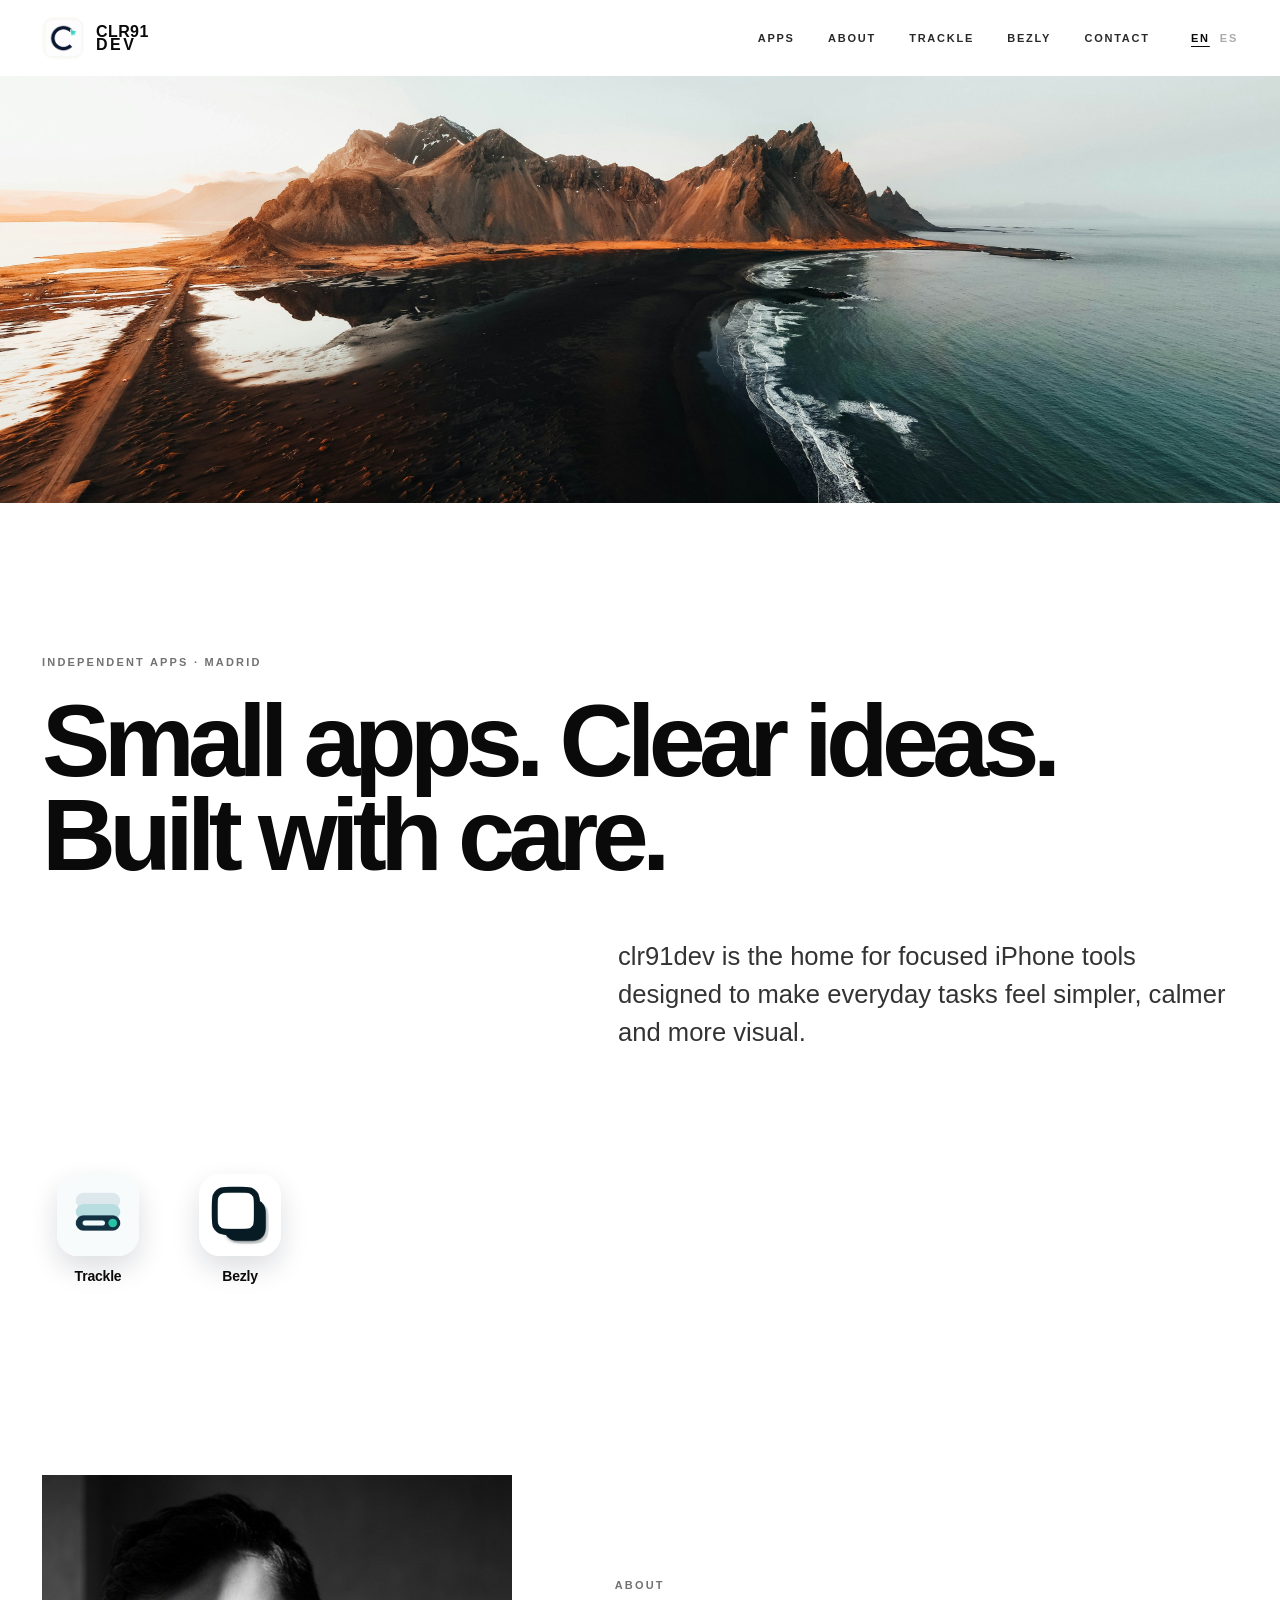
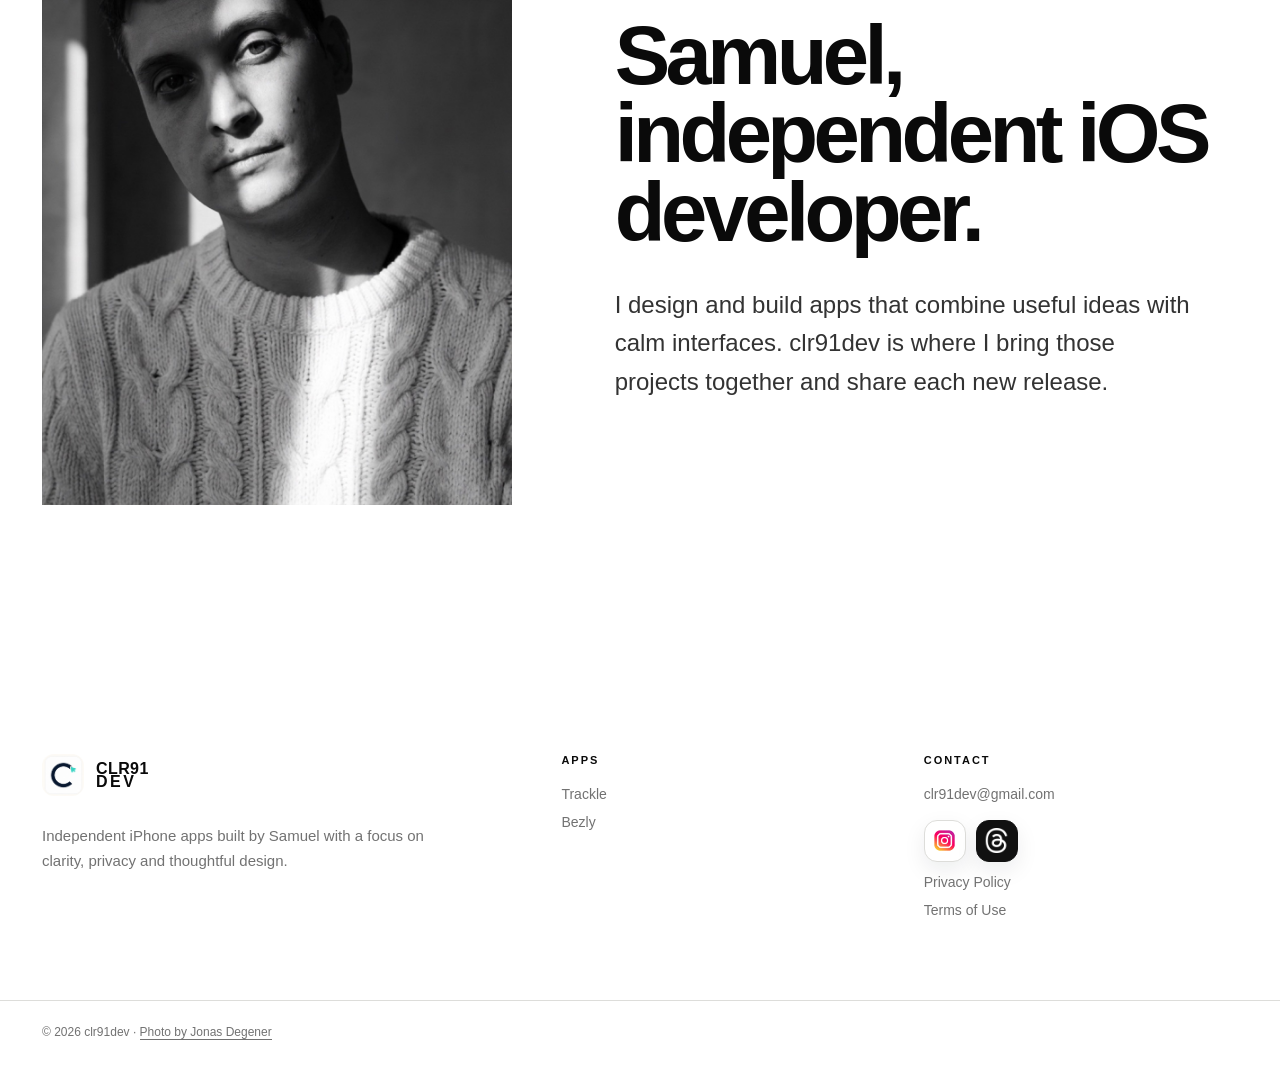
==== commit 3adffc2d: "Simplify app links and add social contact icons" ====
--- a/index.html
+++ b/index.html
@@ -3,646 +3,357 @@
 <head>
     <meta charset="UTF-8">
     <meta name="viewport" content="width=device-width, initial-scale=1.0">
-    <title>clr91dev — Apps for iPhone</title>
-    <meta name="description" content="clr91dev is the home for apps built by Samuel, including Trackle and Bezly.">
-    <meta name="theme-color" content="#F6FAFF">
-
-    <meta property="og:title" content="clr91dev — Apps for iPhone">
-    <meta property="og:description" content="Discover apps by clr91dev, starting with Trackle and Bezly.">
+    <title>clr91dev — Independent apps for iPhone</title>
+    <meta name="description" content="Independent iPhone apps by clr91dev. Discover Trackle and Bezly.">
+    <meta name="theme-color" content="#ffffff">
+
+    <meta property="og:title" content="clr91dev — Independent apps for iPhone">
+    <meta property="og:description" content="Focused, private tools for everyday life.">
     <meta property="og:type" content="website">
     <meta property="og:url" content="https://samuelclr91-del.github.io/Trackle/">
-    <meta property="og:image" content="https://samuelclr91-del.github.io/Trackle/assets/marketing/dashboard.jpg">
-
-    <link rel="icon" href="./assets/trackle-logo.png">
+    <meta property="og:image" content="https://samuelclr91-del.github.io/Trackle/assets/clr91dev-header-4k.jpg">
+
+    <link rel="icon" type="image/png" href="./assets/clr91dev-mark-v2.png">
+    <link rel="apple-touch-icon" href="./assets/clr91dev-mark-v2.png">
 
     <style>
-        * { box-sizing: border-box; margin: 0; padding: 0; }
+        * {
+            box-sizing: border-box;
+            margin: 0;
+            padding: 0;
+        }
 
         :root {
-            --ink: #08090c;
-            --muted: #666d7a;
-            --soft: #9098a5;
-            --blue: #1677ff;
-            --cyan: #67c9ff;
-            --green: #29c866;
-            --amber: #ffb23f;
-            --rose: #ff5f67;
+            --ink: #0a0a0a;
             --paper: #ffffff;
-            --wash: #f6f9fc;
-            --line: rgba(8, 9, 12, 0.09);
-            --shadow: 0 28px 80px rgba(15, 35, 70, 0.14);
-            --shadow-soft: 0 16px 44px rgba(15, 35, 70, 0.1);
-        }
-
-        html { scroll-behavior: smooth; }
+            --quiet: #727272;
+            --line: #ddddda;
+            --mint: #2ac6a8;
+            --navy: #0c1728;
+            --max: 1380px;
+        }
+
+        html {
+            scroll-behavior: smooth;
+        }
 
         body {
-            min-height: 100vh;
-            font-family: -apple-system, BlinkMacSystemFont, "SF Pro Display", "SF Pro Text", "Helvetica Neue", Arial, sans-serif;
-            background:
-                linear-gradient(180deg, #f7fbff 0%, #ffffff 44%, #f6f8fb 100%);
+            background: var(--paper);
             color: var(--ink);
+            font-family: -apple-system, BlinkMacSystemFont, "Helvetica Neue", Arial, sans-serif;
             -webkit-font-smoothing: antialiased;
             text-rendering: optimizeLegibility;
-            overflow-x: hidden;
-        }
-
-        a { color: inherit; text-decoration: none; }
-        button { border: 0; background: none; font: inherit; cursor: pointer; }
-        img { max-width: 100%; display: block; }
-
-        .page {
+        }
+
+        body.menu-open {
             overflow: hidden;
         }
 
-        .nav {
-            position: sticky;
-            top: 0;
-            z-index: 30;
-            backdrop-filter: blur(18px) saturate(160%);
-            -webkit-backdrop-filter: blur(18px) saturate(160%);
-            background: rgba(247, 251, 255, 0.82);
-            border-bottom: 1px solid rgba(8, 9, 12, 0.06);
-        }
-
-        .nav-inner {
-            max-width: 1160px;
+        a {
+            color: inherit;
+            text-decoration: none;
+        }
+
+        button {
+            border: 0;
+            background: none;
+            color: inherit;
+            font: inherit;
+            cursor: pointer;
+        }
+
+        img {
+            display: block;
+            max-width: 100%;
+        }
+
+        .site-header {
+            position: relative;
+            z-index: 50;
+            height: 76px;
+            background: var(--paper);
+        }
+
+        .header-inner {
+            width: min(100%, var(--max));
+            height: 100%;
             margin: 0 auto;
-            padding: 14px 22px;
+            padding: 0 42px;
             display: flex;
             align-items: center;
             justify-content: space-between;
-            gap: 18px;
+            gap: 34px;
         }
 
         .brand {
             display: inline-flex;
             align-items: center;
-            gap: 10px;
-            min-width: 0;
+            gap: 12px;
+            flex: none;
         }
 
         .brand img {
-            width: 36px;
-            height: 36px;
-            border-radius: 10px;
-            box-shadow: 0 10px 24px rgba(22, 119, 255, 0.24);
-        }
-
-        .brand span {
-            font-size: 18px;
-            font-weight: 800;
-            letter-spacing: -0.03em;
-        }
-
-        .nav-links {
+            width: 42px;
+            height: 42px;
+            border-radius: 12px;
+        }
+
+        .wordmark {
+            display: grid;
+            font-size: 16px;
+            font-weight: 900;
+            line-height: 0.82;
+            letter-spacing: 0.025em;
+            text-transform: uppercase;
+        }
+
+        .wordmark span:last-child {
+            letter-spacing: 0.16em;
+        }
+
+        .desktop-nav {
+            margin-left: auto;
             display: flex;
             align-items: center;
-            gap: 4px;
-        }
-
-        .nav-links a {
-            padding: 9px 12px;
-            border-radius: 10px;
-            color: var(--muted);
-            font-size: 14px;
-            font-weight: 650;
-        }
-
-        .nav-links a:hover {
+            gap: clamp(20px, 2.6vw, 38px);
+        }
+
+        .desktop-nav a,
+        .language button {
+            position: relative;
+            padding: 8px 0;
+            color: #292929;
+            font-size: 11px;
+            font-weight: 700;
+            letter-spacing: 0.16em;
+            text-transform: uppercase;
+        }
+
+        .desktop-nav a::after {
+            content: "";
+            position: absolute;
+            right: 0;
+            bottom: 3px;
+            left: 0;
+            height: 1px;
+            background: currentColor;
+            transform: scaleX(0);
+            transform-origin: right;
+            transition: transform .25s ease;
+        }
+
+        .desktop-nav a:hover::after,
+        .desktop-nav a:focus-visible::after {
+            transform: scaleX(1);
+            transform-origin: left;
+        }
+
+        .language {
+            display: flex;
+            align-items: center;
+            gap: 10px;
+            padding-left: 8px;
+        }
+
+        .language button {
+            color: #aaa;
+        }
+
+        .language button.active {
             color: var(--ink);
-            background: rgba(8, 9, 12, 0.05);
-        }
-
-        .lang {
-            display: flex;
-            gap: 3px;
-            padding: 3px;
-            border-radius: 11px;
-            background: rgba(8, 9, 12, 0.055);
-        }
-
-        .lang button {
-            padding: 6px 10px;
-            border-radius: 8px;
-            color: var(--muted);
-            font-size: 12px;
-            font-weight: 800;
-        }
-
-        .lang button.active {
-            color: var(--ink);
-            background: var(--paper);
-            box-shadow: 0 6px 16px rgba(15, 35, 70, 0.08);
-        }
-
-        .app-button {
-            display: inline-flex;
+            text-decoration: underline;
+            text-underline-offset: 4px;
+        }
+
+        .menu-button {
+            display: none;
+            width: 40px;
+            height: 40px;
             align-items: center;
             justify-content: center;
-            min-height: 44px;
-            padding: 0 18px;
-            border-radius: 14px;
-            color: white;
-            background: var(--ink);
-            font-size: 14px;
-            font-weight: 800;
-            box-shadow: 0 16px 34px rgba(8, 9, 12, 0.18);
-            transition: transform .18s ease, box-shadow .18s ease;
-            white-space: nowrap;
-        }
-
-        .app-button:hover {
-            transform: translateY(-1px);
-            box-shadow: 0 22px 42px rgba(8, 9, 12, 0.22);
+            font-size: 20px;
         }
 
         .hero {
             position: relative;
-            padding: 70px 22px 54px;
-        }
-
-        .hero::before {
-            content: "";
-            position: absolute;
-            inset: -120px -20vw auto;
-            height: 520px;
-            background: linear-gradient(135deg, rgba(103, 201, 255, 0.2), rgba(255, 178, 63, 0.14), transparent 70%);
-            pointer-events: none;
-        }
-
-        .hero-inner {
-            position: relative;
-            max-width: 1160px;
+            height: clamp(300px, 33.333vw, 620px);
+            overflow: hidden;
+            background: #e9eef2;
+        }
+
+        .hero-image {
+            width: 100%;
+            height: 100%;
+            object-fit: cover;
+            object-position: center 62%;
+        }
+
+        .intro,
+        .about,
+        .app-launcher,
+        .footer-inner {
+            width: min(100%, var(--max));
             margin: 0 auto;
+            padding-right: 42px;
+            padding-left: 42px;
+        }
+
+        .intro {
+            padding-top: clamp(100px, 12vw, 180px);
+            padding-bottom: clamp(64px, 8vw, 110px);
+        }
+
+        .section-label {
+            margin-bottom: 26px;
+            color: var(--quiet);
+            font-size: 11px;
+            font-weight: 800;
+            letter-spacing: 0.2em;
+            text-transform: uppercase;
+        }
+
+        .intro h1 {
+            max-width: 1100px;
+            font-size: clamp(54px, 8vw, 118px);
+            line-height: .92;
+            letter-spacing: -.065em;
+            font-weight: 700;
+        }
+
+        .intro-copy {
+            max-width: 620px;
+            margin: 54px 0 0 auto;
+            color: #333;
+            font-size: clamp(18px, 2vw, 26px);
+            line-height: 1.5;
+        }
+
+        .about {
+            padding-bottom: clamp(110px, 14vw, 210px);
             display: grid;
-            grid-template-columns: 0.92fr 1.08fr;
-            gap: 46px;
+            grid-template-columns: minmax(300px, .86fr) 1.14fr;
+            gap: clamp(48px, 8vw, 130px);
             align-items: center;
         }
 
-        .eyebrow {
-            display: inline-flex;
-            align-items: center;
-            gap: 9px;
-            margin-bottom: 22px;
-            padding: 7px 12px;
-            border: 1px solid rgba(22, 119, 255, 0.18);
-            border-radius: 999px;
-            background: rgba(22, 119, 255, 0.08);
-            color: #095ed0;
-            font-size: 13px;
-            font-weight: 800;
-        }
-
-        .eyebrow::before {
-            content: "";
-            width: 7px;
-            height: 7px;
-            border-radius: 50%;
-            background: var(--green);
-            box-shadow: 0 0 0 5px rgba(41, 200, 102, 0.12);
-        }
-
-        h1 {
-            max-width: 760px;
-            font-size: clamp(48px, 8vw, 98px);
-            line-height: 0.92;
-            letter-spacing: -0.065em;
-            font-weight: 900;
-        }
-
-        .hero-copy p {
-            max-width: 570px;
-            margin-top: 26px;
-            color: var(--muted);
-            font-size: clamp(18px, 2vw, 22px);
-            line-height: 1.46;
-        }
-
-        .hero-actions {
-            display: flex;
-            align-items: center;
-            gap: 12px;
-            flex-wrap: wrap;
-            margin-top: 30px;
-        }
-
-        .secondary-button {
-            display: inline-flex;
-            align-items: center;
-            justify-content: center;
-            min-height: 44px;
-            padding: 0 18px;
-            border: 1px solid var(--line);
-            border-radius: 14px;
-            background: rgba(255, 255, 255, 0.78);
-            color: var(--ink);
-            font-size: 14px;
-            font-weight: 800;
-        }
-
-        .trust-row {
-            display: flex;
-            gap: 12px;
-            flex-wrap: wrap;
-            margin-top: 22px;
-            color: var(--soft);
-            font-size: 14px;
+        .portrait-wrap {
+            overflow: hidden;
+            background: #ededeb;
+        }
+
+        .portrait-wrap img {
+            width: 100%;
+            height: auto;
+        }
+
+        .about-copy {
+            max-width: 650px;
+        }
+
+        .about-copy h2 {
+            font-size: clamp(46px, 6.5vw, 92px);
+            line-height: .94;
+            letter-spacing: -.055em;
             font-weight: 700;
         }
 
-        .trust-row span {
-            display: inline-flex;
-            align-items: center;
-            gap: 6px;
-        }
-
-        .trust-row span::before {
-            content: "";
-            width: 6px;
-            height: 6px;
-            border-radius: 50%;
-            background: var(--blue);
-        }
-
-        .hero-visual {
-            justify-self: center;
-            width: min(510px, 100%);
-            border-radius: 42px;
-            background: linear-gradient(135deg, rgba(255,255,255,0.85), rgba(229,242,255,0.88));
-            padding: 14px;
-            box-shadow: var(--shadow);
-            border: 1px solid rgba(8, 9, 12, 0.07);
-        }
-
-        .apps-board {
-            justify-self: center;
-            display: grid;
-            grid-template-columns: repeat(2, minmax(0, 1fr));
-            gap: 18px;
-            width: min(360px, 100%);
-            padding: 24px;
-            border: 1px solid rgba(8, 9, 12, 0.07);
-            border-radius: 34px;
-            background: rgba(255, 255, 255, 0.66);
-            box-shadow: var(--shadow-soft);
-            backdrop-filter: blur(18px);
-            -webkit-backdrop-filter: blur(18px);
-        }
-
-        .app-card {
-            display: grid;
-            justify-items: center;
-            gap: 11px;
-            padding: 14px 10px 12px;
-            border-radius: 24px;
-            color: var(--ink);
-            transition: transform 180ms ease, background 180ms ease, box-shadow 180ms ease;
-        }
-
-        .app-card:hover,
-        .app-card:focus-visible {
-            transform: translateY(-3px);
-            background: rgba(255, 255, 255, 0.9);
-            box-shadow: 0 14px 30px rgba(15, 35, 70, 0.09);
-        }
-
-        .app-card:focus-visible,
-        .directory-app:focus-visible,
-        .social-icon:focus-visible {
-            outline: 3px solid rgba(22, 119, 255, 0.28);
-            outline-offset: 3px;
-        }
-
-        .app-icon {
-            width: 88px;
-            height: 88px;
-            border-radius: 22px;
-            object-fit: cover;
-            box-shadow: 0 12px 30px rgba(15, 35, 70, 0.14);
-        }
-
-        .app-name {
-            font-size: 15px;
-            font-weight: 850;
-            letter-spacing: -0.02em;
-        }
-
-        .apps-section {
-            padding-top: 46px;
-        }
-
-        .app-directory {
+        .about-copy p:not(.section-label) {
+            max-width: 580px;
+            margin-top: 34px;
+            color: #333;
+            font-size: clamp(18px, 2vw, 24px);
+            line-height: 1.6;
+        }
+
+        .app-launcher {
             display: flex;
             align-items: flex-start;
-            gap: 26px;
-            flex-wrap: wrap;
-        }
-
-        .directory-app {
+            gap: 30px;
+            padding-top: 8px;
+            padding-bottom: clamp(110px, 14vw, 210px);
+        }
+
+        .app-shortcut {
             display: grid;
             width: 112px;
             justify-items: center;
-            gap: 11px;
-            padding: 12px;
+            gap: 12px;
+            padding: 12px 10px;
             border-radius: 24px;
-            color: var(--ink);
             text-align: center;
-            transition: transform 180ms ease, background 180ms ease;
-        }
-
-        .directory-app:hover,
-        .directory-app:focus-visible {
+            transition: transform .2s ease, background .2s ease;
+        }
+
+        .app-shortcut:hover,
+        .app-shortcut:focus-visible {
             transform: translateY(-3px);
-            background: rgba(22, 119, 255, 0.06);
-        }
-
-        .directory-app img {
+            background: #f4f4f2;
+        }
+
+        .app-shortcut:focus-visible,
+        .social-link:focus-visible {
+            outline: 2px solid var(--ink);
+            outline-offset: 4px;
+        }
+
+        .app-shortcut img {
             width: 82px;
             height: 82px;
             border-radius: 21px;
             object-fit: cover;
-            box-shadow: 0 12px 28px rgba(15, 35, 70, 0.13);
-        }
-
-        .directory-app span {
+            box-shadow: 0 12px 28px rgba(12, 23, 40, .14);
+        }
+
+        .app-shortcut span {
             font-size: 14px;
-            font-weight: 850;
-            letter-spacing: -0.02em;
-        }
-
-        .trackle-detail {
+            font-weight: 800;
+            letter-spacing: -.015em;
+        }
+
+        footer {
+            background: white;
+        }
+
+        .footer-inner {
             padding-top: 70px;
-        }
-
-        .hero-visual img,
-        .shot img {
-            width: 100%;
-            height: auto;
-            border-radius: 32px;
-        }
-
-        section {
-            padding: 82px 22px;
-        }
-
-        .section-inner {
-            max-width: 1160px;
-            margin: 0 auto;
-        }
-
-        .section-head {
-            max-width: 770px;
-            margin-bottom: 38px;
-        }
-
-        .kicker {
-            margin-bottom: 12px;
-            color: var(--blue);
-            font-size: 13px;
-            font-weight: 900;
-            letter-spacing: 0.12em;
+            padding-bottom: 70px;
+            display: grid;
+            grid-template-columns: 1.5fr 1fr 1fr;
+            gap: 48px;
+            border-bottom: 1px solid var(--line);
+        }
+
+        .footer-brand p {
+            max-width: 390px;
+            margin-top: 24px;
+            color: var(--quiet);
+            font-size: 15px;
+            line-height: 1.65;
+        }
+
+        .footer-column h3 {
+            margin-bottom: 20px;
+            font-size: 11px;
+            letter-spacing: .18em;
             text-transform: uppercase;
         }
 
-        h2 {
-            font-size: clamp(34px, 5.4vw, 70px);
-            line-height: 0.98;
-            letter-spacing: -0.055em;
-            font-weight: 900;
-        }
-
-        .section-head p {
-            max-width: 650px;
-            margin-top: 18px;
-            color: var(--muted);
-            font-size: 18px;
-            line-height: 1.55;
-        }
-
-        .feature-strip {
-            display: grid;
-            grid-template-columns: repeat(3, 1fr);
-            gap: 14px;
-        }
-
-        .pill-card {
-            min-height: 164px;
-            padding: 24px;
-            border-radius: 28px;
-            background: var(--paper);
-            border: 1px solid var(--line);
-            box-shadow: 0 12px 30px rgba(15, 35, 70, 0.055);
-        }
-
-        .pill-card strong {
+        .footer-column a {
             display: block;
-            margin-bottom: 9px;
-            font-size: 20px;
-            letter-spacing: -0.03em;
-        }
-
-        .pill-card p {
-            color: var(--muted);
-            font-size: 15px;
-            line-height: 1.55;
-        }
-
-        .story {
-            display: grid;
-            grid-template-columns: 0.92fr 1.08fr;
-            gap: 46px;
-            align-items: center;
-        }
-
-        .story.reverse {
-            grid-template-columns: 1.08fr 0.92fr;
-        }
-
-        .copy-card {
-            padding: 32px;
-            border-radius: 32px;
-            background: rgba(255, 255, 255, 0.7);
-            border: 1px solid var(--line);
-            box-shadow: 0 18px 48px rgba(15, 35, 70, 0.07);
-        }
-
-        .copy-card h2 {
-            font-size: clamp(34px, 5vw, 62px);
-        }
-
-        .copy-card p {
-            margin-top: 18px;
-            color: var(--muted);
-            font-size: 18px;
-            line-height: 1.55;
-        }
-
-        .copy-card ul {
-            list-style: none;
-            display: grid;
-            gap: 11px;
-            margin-top: 24px;
-        }
-
-        .copy-card li {
-            display: flex;
-            gap: 10px;
-            color: var(--ink);
-            font-size: 15px;
-            font-weight: 750;
-        }
-
-        .copy-card li::before {
-            content: "";
-            width: 9px;
-            height: 9px;
-            margin-top: 7px;
-            border-radius: 50%;
-            background: var(--green);
-            flex: none;
-        }
-
-        .shot {
-            width: min(430px, 100%);
-            margin: 0 auto;
-            border-radius: 42px;
-            padding: 12px;
-            border: 1px solid rgba(8, 9, 12, 0.07);
-            background: linear-gradient(135deg, #ffffff, #eef8ff);
-            box-shadow: var(--shadow);
-        }
-
-        .gallery {
-            display: grid;
-            grid-template-columns: repeat(4, 1fr);
-            gap: 16px;
-        }
-
-        .gallery-card {
-            padding: 12px;
-            border-radius: 32px;
-            background: var(--paper);
-            border: 1px solid var(--line);
-            box-shadow: var(--shadow-soft);
-        }
-
-        .gallery-card img {
-            border-radius: 24px;
-        }
-
-        .gallery-card p {
-            min-height: 52px;
-            padding: 15px 8px 6px;
-            color: var(--muted);
+            width: fit-content;
+            margin: 12px 0;
+            color: var(--quiet);
             font-size: 14px;
-            line-height: 1.35;
-            font-weight: 650;
-        }
-
-        .ai-grid {
-            display: grid;
-            grid-template-columns: repeat(2, 1fr);
-            gap: 18px;
-            align-items: start;
-        }
-
-        .ai-grid .shot {
-            width: 100%;
-            box-shadow: var(--shadow-soft);
-        }
-
-        .widgets-band {
-            position: relative;
-            overflow: hidden;
-            background:
-                linear-gradient(180deg, #ffffff 0%, #f2f6ff 100%);
-        }
-
-        .final {
-            padding-bottom: 110px;
-        }
-
-        .cta {
-            display: grid;
-            grid-template-columns: 1fr auto;
-            gap: 24px;
-            align-items: center;
-            padding: 34px;
-            border-radius: 34px;
-            color: white;
-            background:
-                linear-gradient(135deg, #111827 0%, #1677ff 56%, #29c866 100%);
-            box-shadow: 0 28px 80px rgba(22, 119, 255, 0.22);
-        }
-
-        .cta h2 {
-            font-size: clamp(32px, 5vw, 58px);
-        }
-
-        .cta p {
-            max-width: 620px;
-            margin-top: 12px;
-            color: rgba(255, 255, 255, 0.82);
-            font-size: 17px;
-            line-height: 1.5;
-        }
-
-        .cta .app-button {
-            background: white;
-            color: var(--ink);
-            box-shadow: 0 18px 40px rgba(0, 0, 0, 0.16);
-        }
-
-        footer {
-            padding: 46px 22px;
-            border-top: 1px solid var(--line);
-            background: white;
-        }
-
-        .footer-inner {
-            max-width: 1160px;
-            margin: 0 auto;
-            display: grid;
-            grid-template-columns: 1.45fr 0.8fr 1fr 0.9fr;
-            gap: 30px;
-            color: var(--muted);
-            font-size: 14px;
-        }
-
-        .footer-inner p {
-            max-width: 380px;
-            margin-top: 12px;
-            line-height: 1.6;
-        }
-
-        .footer-col h3 {
-            margin-bottom: 12px;
-            color: var(--ink);
-            font-size: 13px;
-            text-transform: uppercase;
-            letter-spacing: 0.08em;
-        }
-
-        .footer-col a {
-            display: block;
-            margin: 9px 0;
-            color: var(--muted);
-        }
-
-        .footer-col a:hover {
-            color: var(--blue);
         }
 
         .social-links {
             display: flex;
             align-items: center;
             gap: 10px;
-            margin-top: 14px;
-        }
-
-        .footer-col .social-icon {
+            margin-top: 18px;
+        }
+
+        .footer-column .social-link {
             display: inline-grid;
             width: 42px;
             height: 42px;
@@ -652,630 +363,350 @@
             border: 1px solid var(--line);
             border-radius: 13px;
             background: white;
-            box-shadow: 0 8px 22px rgba(15, 35, 70, 0.08);
-            transition: transform 180ms ease, box-shadow 180ms ease;
-        }
-
-        .footer-col .social-icon:hover {
+            box-shadow: 0 8px 22px rgba(12, 23, 40, .08);
+            transition: transform .2s ease, box-shadow .2s ease;
+        }
+
+        .footer-column .social-link:hover {
             transform: translateY(-2px);
-            box-shadow: 0 12px 26px rgba(15, 35, 70, 0.12);
-        }
-
-        .social-icon img {
+            box-shadow: 0 12px 26px rgba(12, 23, 40, .13);
+        }
+
+        .social-link img {
             width: 27px;
             height: 27px;
             object-fit: contain;
         }
 
-        .social-icon.threads {
+        .social-link.threads {
             border-color: #111;
             background: #111;
         }
 
-        .social-icon.threads img {
+        .social-link.threads img {
             width: 25px;
             height: 25px;
         }
 
         .copyright {
-            max-width: 1160px;
-            margin: 30px auto 0;
-            padding-top: 22px;
-            border-top: 1px solid var(--line);
-            color: var(--soft);
-            font-size: 13px;
-        }
-
-        @media (max-width: 980px) {
-            .hero-inner,
-            .story,
-            .story.reverse,
-            .cta {
+            width: min(100%, var(--max));
+            margin: 0 auto;
+            padding: 24px 42px 34px;
+            color: var(--quiet);
+            font-size: 12px;
+        }
+
+        .copyright a {
+            border-bottom: 1px solid currentColor;
+        }
+
+        @media (max-width: 900px) {
+            .header-inner {
+                padding: 0 20px;
+            }
+
+            .desktop-nav {
+                position: fixed;
+                inset: 76px 0 0;
+                display: none;
+                align-content: start;
+                padding: 50px 24px;
+                background: white;
+            }
+
+            .desktop-nav.open {
+                display: grid;
+            }
+
+            .desktop-nav a {
+                font-size: 28px;
+                letter-spacing: -.02em;
+                text-transform: none;
+            }
+
+            .desktop-nav .language {
+                padding: 24px 0 0;
+            }
+
+            .menu-button {
+                display: inline-flex;
+            }
+
+            .intro,
+            .about,
+            .app-launcher,
+            .footer-inner {
+                padding-right: 22px;
+                padding-left: 22px;
+            }
+
+            .intro h1 {
+                letter-spacing: -.05em;
+            }
+
+            .intro-copy {
+                margin-left: 0;
+            }
+
+            .about {
                 grid-template-columns: 1fr;
-            }
-
-            .hero-copy {
-                text-align: center;
-            }
-
-            .hero-copy p,
-            .trust-row,
-            .hero-actions {
+                gap: 48px;
+            }
+
+            .portrait-wrap {
+                width: min(100%, 620px);
+            }
+
+            .app-launcher {
                 justify-content: center;
-                margin-left: auto;
-                margin-right: auto;
-            }
-
-            .feature-strip,
-            .gallery,
-            .ai-grid,
+                gap: 18px;
+            }
+
             .footer-inner {
                 grid-template-columns: 1fr 1fr;
             }
-        }
-
-        @media (max-width: 680px) {
-            html,
-            body {
-                width: 100%;
-                overflow-x: hidden;
-            }
-
-            .nav-links {
-                display: none;
-            }
-
-            .nav-inner {
-                padding: 12px 16px;
-                gap: 10px;
-            }
-
-            .brand span {
-                font-size: 16px;
-            }
-
-            .nav .app-button {
-                display: none;
-            }
-
-            .app-button,
-            .secondary-button {
-                min-height: 42px;
-                padding: 0 14px;
-            }
-
-            .hero {
-                padding: 44px 16px 34px;
-            }
-
-            .hero-inner {
-                width: 100%;
-                max-width: 100%;
-                min-width: 0;
-            }
-
-            section {
-                padding: 64px 16px;
-            }
-
-            h1 {
-                max-width: 300px;
-                margin-left: auto;
-                margin-right: auto;
-                font-size: clamp(36px, 11vw, 46px);
-                line-height: 1.02;
-                letter-spacing: -0.045em;
-                overflow-wrap: normal;
-            }
-
-            .hero-copy,
-            .section-head,
-            .copy-card {
-                min-width: 0;
-            }
-
-            .hero-copy p {
-                max-width: 300px;
-                font-size: 17px;
-            }
-
-            .trust-row {
-                justify-content: center;
-                max-width: 300px;
-                gap: 8px 10px;
-                font-size: 13px;
-            }
-
-            .hero-actions {
-                max-width: 300px;
-            }
-
-            .feature-strip,
-            .gallery,
-            .ai-grid,
-            .footer-inner {
-                grid-template-columns: 1fr;
-            }
-
-            .apps-board {
-                width: min(300px, 100%);
-                gap: 10px;
-                padding: 18px;
-            }
-
-            .app-icon {
-                width: 76px;
-                height: 76px;
-                border-radius: 19px;
-            }
-
-            .app-directory {
-                justify-content: center;
-                gap: 18px;
-            }
-
-            .copy-card {
-                padding: 24px;
-            }
-
-            .hero-visual,
-            .shot {
-                width: min(100%, 320px);
-                max-width: 100%;
-                margin-left: auto;
-                margin-right: auto;
-                border-radius: 30px;
-                padding: 9px;
-                overflow: hidden;
-            }
-
-            .hero-visual img,
-            .shot img {
-                width: 100%;
-                border-radius: 22px;
-            }
-
-            .cta {
-                padding: 26px;
-                border-radius: 28px;
+
+            .footer-brand {
+                grid-column: 1 / -1;
+            }
+
+            .copyright {
+                padding-right: 22px;
+                padding-left: 22px;
+            }
+        }
+
+        @media (prefers-reduced-motion: reduce) {
+            html {
+                scroll-behavior: auto;
+            }
+
+            *,
+            *::before,
+            *::after {
+                transition-duration: .01ms !important;
             }
         }
     </style>
 </head>
 <body>
-    <div class="page">
-        <header class="nav">
-            <div class="nav-inner">
-                <a href="#" class="brand" aria-label="clr91dev">
-                    <img src="./assets/trackle-logo.png" alt="">
-                    <span>clr91dev</span>
-                </a>
-                <div class="nav-links" aria-label="Primary navigation">
-                    <a href="#apps" data-i18n="nav.apps">Apps</a>
-                    <a href="#trackle" data-i18n="nav.trackle">Trackle</a>
-                    <a href="./bezly/" data-i18n="nav.bezly">Bezly</a>
-                    <a href="#legal" data-i18n="nav.legal">Legal</a>
-                </div>
-                <div class="lang" aria-label="Language">
+    <header class="site-header">
+        <div class="header-inner">
+            <a class="brand" href="#home" aria-label="clr91dev home">
+                <img src="./assets/clr91dev-mark-v2.png" alt="">
+                <span class="wordmark"><span>clr91</span><span>dev</span></span>
+            </a>
+
+            <nav class="desktop-nav" id="siteNav" aria-label="Primary navigation">
+                <a href="#apps" data-i18n="nav.apps">Apps</a>
+                <a href="#about" data-i18n="nav.about">About</a>
+                <a href="./trackle/">Trackle</a>
+                <a href="./bezly/">Bezly</a>
+                <a href="#contact" data-i18n="nav.contact">Contact</a>
+                <div class="language" aria-label="Language">
                     <button class="active" data-lang="en">EN</button>
                     <button data-lang="es">ES</button>
                 </div>
-                <a class="app-button" href="#apps" data-i18n="nav.openApps">Open apps</a>
+            </nav>
+
+            <button class="menu-button" id="menuButton" aria-label="Open menu" aria-expanded="false">☰</button>
+        </div>
+    </header>
+
+    <main>
+        <section class="hero" id="home" aria-label="Iceland landscape">
+            <img
+                class="hero-image"
+                src="./assets/clr91dev-header-4k.jpg"
+                alt="Vestrahorn mountain and black sand beach in Iceland"
+            >
+        </section>
+
+        <section class="intro">
+            <p class="section-label" data-i18n="intro.label">Independent apps · Madrid</p>
+            <h1 data-i18n="intro.title">Small apps. Clear ideas. Built with care.</h1>
+            <p class="intro-copy" data-i18n="intro.text">clr91dev is the home for focused iPhone tools designed to make everyday tasks feel simpler, calmer and more visual.</p>
+        </section>
+
+        <section class="app-launcher" id="apps" aria-label="Apps">
+            <a class="app-shortcut" href="./trackle/" aria-label="View Trackle details">
+                <img src="./assets/trackle-app-icon.png" alt="">
+                <span>Trackle</span>
+            </a>
+            <a class="app-shortcut" href="./bezly/" aria-label="View Bezly details">
+                <img src="./bezly/assets/bezly-app-icon.jpg" alt="">
+                <span>Bezly</span>
+            </a>
+        </section>
+
+        <section class="about" id="about">
+            <figure class="portrait-wrap">
+                <img src="./assets/samuel-portrait.jpg" alt="Portrait of Samuel" loading="lazy">
+            </figure>
+            <div class="about-copy">
+                <p class="section-label" data-i18n="about.label">About</p>
+                <h2 data-i18n="about.title">Samuel, independent iOS developer.</h2>
+                <p data-i18n="about.text">I design and build apps that combine useful ideas with calm interfaces. clr91dev is where I bring those projects together and share each new release.</p>
             </div>
-        </header>
-
-        <main>
-            <section class="hero">
-                <div class="hero-inner">
-                    <div class="hero-copy">
-                        <div class="eyebrow" data-i18n="hero.eyebrow">Independent iPhone apps</div>
-                        <h1 data-i18n="hero.title">clr91dev</h1>
-                        <p data-i18n="hero.text">A home for the apps I build: focused, private tools for everyday life, starting with Trackle and Bezly.</p>
-                        <div class="hero-actions">
-                            <a class="app-button" href="#apps" data-i18n="hero.primary">View apps</a>
-                            <a class="secondary-button" href="#trackle" data-i18n="hero.secondary">Explore Trackle</a>
-                        </div>
-                        <div class="trust-row">
-                            <span data-i18n="hero.trust1">iPhone apps</span>
-                            <span data-i18n="hero.trust2">Built by Samuel</span>
-                            <span data-i18n="hero.trust3">More coming soon</span>
-                        </div>
-                    </div>
-
-                    <div class="apps-board" aria-label="Featured apps">
-                        <a class="app-card" href="#trackle" aria-label="View Trackle details">
-                            <img class="app-icon" src="./assets/trackle-logo.png" alt="">
-                            <span class="app-name">Trackle</span>
-                        </a>
-                        <a class="app-card" href="./bezly/" aria-label="View Bezly details">
-                            <img class="app-icon" src="./assets/bezly-logo.png" alt="">
-                            <span class="app-name">Bezly</span>
-                        </a>
-                    </div>
+        </section>
+
+    </main>
+
+    <footer id="contact">
+        <div class="footer-inner">
+            <div class="footer-brand">
+                <a class="brand" href="#home">
+                    <img src="./assets/clr91dev-mark-v2.png" alt="">
+                    <span class="wordmark"><span>clr91</span><span>dev</span></span>
+                </a>
+                <p data-i18n="footer.text">Independent iPhone apps built by Samuel with a focus on clarity, privacy and thoughtful design.</p>
+            </div>
+            <div class="footer-column">
+                <h3 data-i18n="footer.apps">Apps</h3>
+                <a href="./trackle/">Trackle</a>
+                <a href="./bezly/">Bezly</a>
+            </div>
+            <div class="footer-column">
+                <h3 data-i18n="footer.contact">Contact</h3>
+                <a href="mailto:clr91dev@gmail.com">clr91dev@gmail.com</a>
+                <div class="social-links" aria-label="Social media">
+                    <a class="social-link instagram" href="https://www.instagram.com/clr91dev/" target="_blank" rel="noopener noreferrer" aria-label="clr91dev on Instagram" title="Instagram">
+                        <img src="./assets/instagram.png" alt="">
+                    </a>
+                    <a class="social-link threads" href="https://www.threads.com/@clr91dev" target="_blank" rel="noopener noreferrer" aria-label="clr91dev on Threads" title="Threads">
+                        <img src="./assets/threads.png" alt="">
+                    </a>
                 </div>
-            </section>
-
-            <section id="apps" class="apps-section">
-                <div class="section-inner">
-                    <div class="section-head">
-                        <p class="kicker" data-i18n="apps.kicker">Apps</p>
-                        <h2 data-i18n="apps.title">One page for every app I launch.</h2>
-                        <p data-i18n="apps.text">Use this page as the central place to discover, open and learn about each clr91dev project.</p>
-                    </div>
-                    <div class="app-directory" aria-label="All apps">
-                        <a class="directory-app" href="#trackle" aria-label="View Trackle details">
-                            <img src="./assets/trackle-logo.png" alt="">
-                            <span>Trackle</span>
-                        </a>
-                        <a class="directory-app" id="bezly" href="./bezly/" aria-label="View Bezly details">
-                            <img src="./assets/bezly-logo.png" alt="">
-                            <span>Bezly</span>
-                        </a>
-                    </div>
-                </div>
-            </section>
-
-            <section id="trackle" class="trackle-detail">
-                <div class="section-inner">
-                    <div class="section-head">
-                        <p class="kicker" data-i18n="features.kicker">Why Trackle</p>
-                        <h2 data-i18n="features.title">Know what you pay, when it renews, and what it means.</h2>
-                        <p data-i18n="features.intro">Trackle is the first app in the clr91dev collection.</p>
-                    </div>
-                    <div class="feature-strip">
-                        <article class="pill-card">
-                            <strong data-i18n="features.one.title">Renewals first</strong>
-                            <p data-i18n="features.one.text">See the next charges at the top, with the service logo, amount and time remaining.</p>
-                        </article>
-                        <article class="pill-card">
-                            <strong data-i18n="features.two.title">Real monthly totals</strong>
-                            <p data-i18n="features.two.text">Track monthly spend and estimated annual cost without building spreadsheets by hand.</p>
-                        </article>
-                        <article class="pill-card">
-                            <strong data-i18n="features.three.title">Faster setup</strong>
-                            <p data-i18n="features.three.text">Quick suggestions make it simple to add common services like Spotify, Netflix, iCloud and ChatGPT.</p>
-                        </article>
-                    </div>
-                </div>
-            </section>
-
-            <section id="calendar">
-                <div class="section-inner story">
-                    <figure class="shot">
-                        <img src="./assets/marketing/calendar.jpg" alt="Trackle calendar view with subscription renewals" loading="lazy">
-                    </figure>
-                    <div class="copy-card">
-                        <p class="kicker" data-i18n="calendar.kicker">Calendar View</p>
-                        <h2 data-i18n="calendar.title">Never miss a charge.</h2>
-                        <p data-i18n="calendar.text">Trackle turns renewals into a visual calendar, so busy months and upcoming payments are easy to spot before they happen.</p>
-                        <ul>
-                            <li data-i18n="calendar.b1">Swipe between months</li>
-                            <li data-i18n="calendar.b2">Charged and pending totals</li>
-                            <li data-i18n="calendar.b3">Service logos on renewal days</li>
-                        </ul>
-                    </div>
-                </div>
-            </section>
-
-            <section id="analytics">
-                <div class="section-inner">
-                    <div class="section-head">
-                        <p class="kicker" data-i18n="analytics.kicker">Smart Analytics</p>
-                        <h2 data-i18n="analytics.title">Detailed statistics of your spending.</h2>
-                        <p data-i18n="analytics.text">See patterns by month, category and annual projection. The charts are built to make subscription decisions faster.</p>
-                    </div>
-                    <div class="ai-grid">
-                        <figure class="shot">
-                            <img src="./assets/marketing/analytics.jpg" alt="Trackle statistics screen with monthly trend and category chart" loading="lazy">
-                        </figure>
-                        <figure class="shot">
-                            <img src="./assets/marketing/analytics-detail.jpg" alt="Trackle category chart with annual and monthly totals" loading="lazy">
-                        </figure>
-                    </div>
-                </div>
-            </section>
-
-            <section id="ai">
-                <div class="section-inner story reverse">
-                    <div class="copy-card">
-                        <p class="kicker" data-i18n="ai.kicker">AI Assistant</p>
-                        <h2 data-i18n="ai.title">Ask your subscriptions what they cost you.</h2>
-                        <p data-i18n="ai.text">Ask what renews soon, what costs the most, or how much you will spend this year. Trackle answers from your own data.</p>
-                        <ul>
-                            <li data-i18n="ai.b1">On-device analysis</li>
-                            <li data-i18n="ai.b2">Fast predefined questions</li>
-                            <li data-i18n="ai.b3">No financial data sent to external servers</li>
-                        </ul>
-                    </div>
-                    <div class="ai-grid">
-                        <figure class="shot">
-                            <img src="./assets/marketing/ai-analysis.jpg" alt="Trackle AI Assistant analysis cards" loading="lazy">
-                        </figure>
-                        <figure class="shot">
-                            <img src="./assets/marketing/ai-chat.jpg" alt="Trackle AI Assistant chat questions" loading="lazy">
-                        </figure>
-                    </div>
-                </div>
-            </section>
-
-            <section id="widgets" class="widgets-band">
-                <div class="section-inner story">
-                    <figure class="shot">
-                        <img src="./assets/marketing/widgets.jpg" alt="Trackle widgets on the iPhone Home Screen" loading="lazy">
-                    </figure>
-                    <div class="copy-card">
-                        <p class="kicker" data-i18n="widgets.kicker">Trackle Widgets</p>
-                        <h2 data-i18n="widgets.title">Spending and renewals at a glance.</h2>
-                        <p data-i18n="widgets.text">Put monthly spending, remaining budget and upcoming renewals right on your Home Screen.</p>
-                        <ul>
-                            <li data-i18n="widgets.b1">Small and medium widget layouts</li>
-                            <li data-i18n="widgets.b2">Logos, prices and renewal days</li>
-                            <li data-i18n="widgets.b3">Works in light and dark mode</li>
-                        </ul>
-                    </div>
-                </div>
-            </section>
-
-            <section>
-                <div class="section-inner">
-                    <div class="section-head">
-                        <p class="kicker" data-i18n="flow.kicker">Fast setup</p>
-                        <h2 data-i18n="flow.title">Add subscriptions without friction.</h2>
-                        <p data-i18n="flow.text">Start with quick suggestions or add a service manually. Trackle keeps the interface calm and focused while you enter only what matters.</p>
-                    </div>
-                    <div class="gallery">
-                        <article class="gallery-card">
-                            <img src="./assets/marketing/quick-suggestions.jpg" alt="Quick subscription suggestions in Trackle" loading="lazy">
-                            <p data-i18n="flow.card1">Popular subscriptions ready to add.</p>
-                        </article>
-                        <article class="gallery-card">
-                            <img src="./assets/marketing/add-flow.jpg" alt="Trackle guided price entry flow" loading="lazy">
-                            <p data-i18n="flow.card2">A guided flow for amount, cycle and renewal day.</p>
-                        </article>
-                        <article class="gallery-card">
-                            <img src="./assets/marketing/widget-list.jpg" alt="Trackle medium widget with subscriptions list" loading="lazy">
-                            <p data-i18n="flow.card3">A wider widget view for monthly totals.</p>
-                        </article>
-                        <article class="gallery-card">
-                            <img src="./assets/marketing/dashboard.jpg" alt="Trackle home screen dashboard" loading="lazy">
-                            <p data-i18n="flow.card4">Your dashboard stays simple and readable.</p>
-                        </article>
-                    </div>
-                </div>
-            </section>
-
-            <section class="final">
-                <div class="section-inner">
-                    <div class="cta">
-                        <div>
-                            <h2 data-i18n="cta.title">Ready to stop guessing?</h2>
-                            <p data-i18n="cta.text">Download Trackle, add your recurring payments, and get a clear picture of what you can spend.</p>
-                        </div>
-                        <a class="app-button" href="https://apps.apple.com/app/id6745257638" target="_blank" rel="noopener" data-i18n="cta.button">Open App Store</a>
-                    </div>
-                </div>
-            </section>
-        </main>
-
-        <footer id="legal">
-            <div class="footer-inner">
-                <div>
-                    <a href="#" class="brand">
-                        <img src="./assets/trackle-logo.png" alt="">
-                        <span>clr91dev</span>
-                    </a>
-                    <p data-i18n="footer.text">Independent iPhone apps built by clr91dev.</p>
-                </div>
-                <div class="footer-col">
-                    <h3 data-i18n="footer.product">Apps</h3>
-                    <a href="#apps" data-i18n="nav.apps">Apps</a>
-                    <a href="#trackle" data-i18n="nav.trackle">Trackle</a>
-                    <a href="./bezly/" data-i18n="nav.bezly">Bezly</a>
-                    <a href="https://apps.apple.com/app/id6745257638" target="_blank" rel="noopener">App Store</a>
-                </div>
-                <div class="footer-col">
-                    <h3 data-i18n="footer.contact">Contact</h3>
-                    <a href="mailto:clr91dev@gmail.com">clr91dev@gmail.com</a>
-                    <div class="social-links" aria-label="Social media">
-                        <a class="social-icon instagram" href="https://www.instagram.com/clr91dev/" target="_blank" rel="noopener noreferrer" aria-label="Instagram de clr91dev" title="Instagram">
-                            <img src="./assets/instagram.png" alt="">
-                        </a>
-                        <a class="social-icon threads" href="https://www.threads.com/@clr91dev" target="_blank" rel="noopener noreferrer" aria-label="Threads de clr91dev" title="Threads">
-                            <img src="./assets/threads.png" alt="">
-                        </a>
-                    </div>
-                </div>
-                <div class="footer-col">
-                    <h3 data-i18n="footer.legal">Legal</h3>
-                    <a href="./privacy/" data-i18n="footer.privacy">Privacy Policy</a>
-                    <a href="./terms/" data-i18n="footer.terms">Terms of Use</a>
-                </div>
+                <a href="./privacy/" data-i18n="footer.privacy">Privacy Policy</a>
+                <a href="./terms/" data-i18n="footer.terms">Terms of Use</a>
             </div>
-            <div class="copyright">© 2026 clr91dev</div>
-        </footer>
-    </div>
+        </div>
+        <div class="copyright">© 2026 clr91dev · <a href="https://unsplash.com/photos/a-black-sand-beach-meets-the-ocean-and-mountains-JIvq1eW9jUg" target="_blank" rel="noopener">Photo by Jonas Degener</a></div>
+    </footer>
 
     <script>
         const translations = {
             en: {
                 "nav.apps": "Apps",
-                "nav.trackle": "Trackle",
-                "nav.bezly": "Bezly",
-                "nav.legal": "Legal",
-                "nav.openApps": "Open apps",
-                "nav.calendar": "Calendar",
-                "nav.analytics": "Analytics",
-                "nav.ai": "AI",
-                "nav.widgets": "Widgets",
-                "nav.download": "App Store",
-                "hero.eyebrow": "Independent iPhone apps",
-                "hero.title": "clr91dev",
-                "hero.text": "A home for the apps I build: focused, private tools for everyday life, starting with Trackle and Bezly.",
-                "hero.primary": "View apps",
-                "hero.secondary": "Explore Trackle",
-                "hero.trust1": "iPhone apps",
-                "hero.trust2": "Built by Samuel",
-                "hero.trust3": "More coming soon",
-                "apps.kicker": "Apps",
-                "apps.title": "One page for every app I launch.",
-                "apps.text": "Use this page as the central place to discover, open and learn about each clr91dev project.",
-                "apps.open": "Open",
-                "apps.soon": "Soon",
-                "apps.trackle.text": "Subscriptions, renewals, widgets and spending insights in one private dashboard.",
-                "apps.bezly.text": "Create polished mockups, videos and launch assets for App Store and social channels.",
-                "apps.trackle.long": "Manage subscriptions, recurring charges and renewal calendars from your iPhone.",
-                "apps.bezly.long": "Create App Store mockups, device-frame videos and launch visuals from your iPhone.",
-                "apps.future.title": "Future apps",
-                "apps.future.text": "New projects can be added here without rebuilding the whole site from scratch.",
-                "features.kicker": "Why Trackle",
-                "features.title": "Know what you pay, when it renews, and what it means.",
-                "features.intro": "Trackle is the first app in the clr91dev collection.",
-                "features.one.title": "Renewals first",
-                "features.one.text": "See the next charges at the top, with the service logo, amount and time remaining.",
-                "features.two.title": "Real monthly totals",
-                "features.two.text": "Track monthly spend and estimated annual cost without building spreadsheets by hand.",
-                "features.three.title": "Faster setup",
-                "features.three.text": "Quick suggestions make it simple to add common services like Spotify, Netflix, iCloud and ChatGPT.",
-                "calendar.kicker": "Calendar View",
-                "calendar.title": "Never miss a charge.",
-                "calendar.text": "Trackle turns renewals into a visual calendar, so busy months and upcoming payments are easy to spot before they happen.",
-                "calendar.b1": "Swipe between months",
-                "calendar.b2": "Charged and pending totals",
-                "calendar.b3": "Service logos on renewal days",
-                "analytics.kicker": "Smart Analytics",
-                "analytics.title": "Detailed statistics of your spending.",
-                "analytics.text": "See patterns by month, category and annual projection. The charts are built to make subscription decisions faster.",
-                "ai.kicker": "AI Assistant",
-                "ai.title": "Ask your subscriptions what they cost you.",
-                "ai.text": "Ask what renews soon, what costs the most, or how much you will spend this year. Trackle answers from your own data.",
-                "ai.b1": "On-device analysis",
-                "ai.b2": "Fast predefined questions",
-                "ai.b3": "No financial data sent to external servers",
-                "widgets.kicker": "Trackle Widgets",
-                "widgets.title": "Spending and renewals at a glance.",
-                "widgets.text": "Put monthly spending, remaining budget and upcoming renewals right on your Home Screen.",
-                "widgets.b1": "Small and medium widget layouts",
-                "widgets.b2": "Logos, prices and renewal days",
-                "widgets.b3": "Works in light and dark mode",
-                "flow.kicker": "Fast setup",
-                "flow.title": "Add subscriptions without friction.",
-                "flow.text": "Start with quick suggestions or add a service manually. Trackle keeps the interface calm and focused while you enter only what matters.",
-                "flow.card1": "Popular subscriptions ready to add.",
-                "flow.card2": "A guided flow for amount, cycle and renewal day.",
-                "flow.card3": "A wider widget view for monthly totals.",
-                "flow.card4": "Your dashboard stays simple and readable.",
-                "cta.title": "Ready to stop guessing?",
-                "cta.text": "Download Trackle, add your recurring payments, and get a clear picture of what you can spend.",
-                "cta.button": "Open App Store",
-                "footer.text": "Independent iPhone apps built by clr91dev.",
-                "footer.product": "Apps",
+                "nav.about": "About",
+                "nav.contact": "Contact",
+                "intro.label": "Independent apps · Madrid",
+                "intro.title": "Small apps. Clear ideas. Built with care.",
+                "intro.text": "clr91dev is the home for focused iPhone tools designed to make everyday tasks feel simpler, calmer and more visual.",
+                "about.label": "About",
+                "about.title": "Samuel, independent iOS developer.",
+                "about.text": "I design and build apps that combine useful ideas with calm interfaces. clr91dev is where I bring those projects together and share each new release.",
+                "trackle.status": "01 · Available on App Store",
+                "trackle.text": "Subscriptions, renewals and spending insights in one clear private dashboard.",
+                "trackle.link": "Explore Trackle",
+                "bezly.status": "02 · Available on App Store",
+                "bezly.text": "Create polished device mockups, videos and launch assets directly from your iPhone.",
+                "bezly.link": "Explore Bezly",
+                "features.label": "Inside Trackle",
+                "features.title": "Know what renews. Understand what you spend.",
+                "features.calendar.title": "A visual renewal calendar",
+                "features.calendar.text": "See upcoming charges, busy months and service icons before each payment arrives.",
+                "features.stats.title": "Clear spending statistics",
+                "features.stats.text": "Compare monthly and annual totals and understand every category without spreadsheets.",
+                "features.ai.title": "A private AI assistant",
+                "features.ai.text": "Ask what renews soon, what costs the most and where you may be able to save.",
+                "closing.title": "Your subscriptions, finally clear.",
+                "closing.link": "Open App Store",
+                "footer.text": "Independent iPhone apps built by Samuel with a focus on clarity, privacy and thoughtful design.",
+                "footer.apps": "Apps",
                 "footer.contact": "Contact",
-                "footer.legal": "Legal",
                 "footer.privacy": "Privacy Policy",
                 "footer.terms": "Terms of Use"
             },
             es: {
                 "nav.apps": "Apps",
-                "nav.trackle": "Trackle",
-                "nav.bezly": "Bezly",
-                "nav.legal": "Legal",
-                "nav.openApps": "Ver apps",
-                "nav.calendar": "Calendario",
-                "nav.analytics": "Estadísticas",
-                "nav.ai": "IA",
-                "nav.widgets": "Widgets",
-                "nav.download": "App Store",
-                "hero.eyebrow": "Apps independientes para iPhone",
-                "hero.title": "clr91dev",
-                "hero.text": "El lugar para las apps que voy creando: herramientas enfocadas y privadas para el día a día, empezando por Trackle y Bezly.",
-                "hero.primary": "Ver apps",
-                "hero.secondary": "Explorar Trackle",
-                "hero.trust1": "Apps para iPhone",
-                "hero.trust2": "Creado por Samuel",
-                "hero.trust3": "Más apps pronto",
-                "apps.kicker": "Apps",
-                "apps.title": "Una página para cada app que lance.",
-                "apps.text": "Esta página será el punto central para descubrir, abrir y conocer cada proyecto de clr91dev.",
-                "apps.open": "Abrir",
-                "apps.soon": "Pronto",
-                "apps.trackle.text": "Suscripciones, renovaciones, widgets y estadísticas de gasto en un panel privado.",
-                "apps.bezly.text": "Crea mockups, vídeos y assets de lanzamiento pulidos para App Store y redes.",
-                "apps.trackle.long": "Gestiona suscripciones, pagos recurrentes y calendarios de renovación desde tu iPhone.",
-                "apps.bezly.long": "Crea mockups de App Store, vídeos con dispositivo y visuales de lanzamiento desde tu iPhone.",
-                "apps.future.title": "Futuras apps",
-                "apps.future.text": "Los nuevos proyectos podrán añadirse aquí sin rehacer toda la web desde cero.",
-                "features.kicker": "Por qué Trackle",
-                "features.title": "Sabe cuánto pagas, cuándo renueva y qué significa.",
-                "features.intro": "Trackle es la primera app de la colección clr91dev.",
-                "features.one.title": "Renovaciones primero",
-                "features.one.text": "Ve los próximos cobros arriba, con el logo del servicio, importe y tiempo restante.",
-                "features.two.title": "Totales mensuales reales",
-                "features.two.text": "Controla gasto mensual y coste anual estimado sin montar hojas de cálculo a mano.",
-                "features.three.title": "Alta más rápida",
-                "features.three.text": "Las sugerencias rápidas facilitan añadir servicios como Spotify, Netflix, iCloud o ChatGPT.",
-                "calendar.kicker": "Vista de calendario",
-                "calendar.title": "No vuelvas a perder un cobro.",
-                "calendar.text": "Trackle convierte tus renovaciones en un calendario visual, para detectar meses cargados y pagos próximos antes de que ocurran.",
-                "calendar.b1": "Desliza entre meses",
-                "calendar.b2": "Totales cobrados y pendientes",
-                "calendar.b3": "Logos en los días de renovación",
-                "analytics.kicker": "Estadísticas inteligentes",
-                "analytics.title": "Estadísticas detalladas de tus gastos.",
-                "analytics.text": "Consulta patrones por mes, categoría y proyección anual. Las gráficas están pensadas para decidir más rápido.",
-                "ai.kicker": "Asistente IA",
-                "ai.title": "Pregunta a tus suscripciones cuánto te cuestan.",
-                "ai.text": "Pregunta qué renueva pronto, qué cuesta más o cuánto gastarás este año. Trackle responde con tus propios datos.",
-                "ai.b1": "Análisis en el dispositivo",
-                "ai.b2": "Preguntas rápidas predefinidas",
-                "ai.b3": "Sin enviar datos financieros a servidores externos",
-                "widgets.kicker": "Widgets de Trackle",
-                "widgets.title": "Gastos y renovaciones de un vistazo.",
-                "widgets.text": "Pon el gasto mensual, presupuesto restante y próximas renovaciones directamente en tu pantalla de inicio.",
-                "widgets.b1": "Widgets pequeños y medianos",
-                "widgets.b2": "Logos, precios y días restantes",
-                "widgets.b3": "Funciona en modo claro y oscuro",
-                "flow.kicker": "Configuración rápida",
-                "flow.title": "Añade suscripciones sin fricción.",
-                "flow.text": "Empieza con sugerencias rápidas o añade un servicio manualmente. Trackle mantiene la interfaz calmada y enfocada.",
-                "flow.card1": "Suscripciones populares listas para añadir.",
-                "flow.card2": "Flujo guiado para importe, ciclo y día de renovación.",
-                "flow.card3": "Widget ancho para ver totales mensuales.",
-                "flow.card4": "Tu panel se mantiene simple y legible.",
-                "cta.title": "¿Listo para dejar de adivinar?",
-                "cta.text": "Descarga Trackle, añade tus pagos recurrentes y ten claro cuánto puedes gastar.",
-                "cta.button": "Abrir App Store",
-                "footer.text": "Apps independientes para iPhone creadas por clr91dev.",
-                "footer.product": "Apps",
+                "nav.about": "Sobre mí",
+                "nav.contact": "Contacto",
+                "intro.label": "Apps independientes · Madrid",
+                "intro.title": "Apps pequeñas. Ideas claras. Hechas con cuidado.",
+                "intro.text": "clr91dev es el hogar de herramientas para iPhone diseñadas para hacer las tareas cotidianas más sencillas, tranquilas y visuales.",
+                "about.label": "Sobre mí",
+                "about.title": "Samuel, desarrollador iOS independiente.",
+                "about.text": "Diseño y desarrollo apps que combinan ideas útiles con interfaces tranquilas. clr91dev es el lugar donde reúno estos proyectos y comparto cada nuevo lanzamiento.",
+                "trackle.status": "01 · Disponible en App Store",
+                "trackle.text": "Suscripciones, renovaciones y estadísticas de gasto en un panel privado y claro.",
+                "trackle.link": "Explorar Trackle",
+                "bezly.status": "02 · Disponible en App Store",
+                "bezly.text": "Crea mockups de dispositivos, vídeos y recursos de lanzamiento directamente desde tu iPhone.",
+                "bezly.link": "Explorar Bezly",
+                "features.label": "Dentro de Trackle",
+                "features.title": "Sabe qué renueva. Entiende cuánto gastas.",
+                "features.calendar.title": "Un calendario visual de renovaciones",
+                "features.calendar.text": "Consulta próximos cobros, meses con más pagos e iconos de servicios antes de cada cargo.",
+                "features.stats.title": "Estadísticas de gasto claras",
+                "features.stats.text": "Compara totales mensuales y anuales y entiende cada categoría sin hojas de cálculo.",
+                "features.ai.title": "Un asistente IA privado",
+                "features.ai.text": "Pregunta qué renueva pronto, qué cuesta más y dónde podrías ahorrar.",
+                "closing.title": "Tus suscripciones, por fin claras.",
+                "closing.link": "Abrir App Store",
+                "footer.text": "Apps independientes para iPhone creadas por Samuel con atención a la claridad, la privacidad y el diseño.",
+                "footer.apps": "Apps",
                 "footer.contact": "Contacto",
-                "footer.legal": "Legal",
                 "footer.privacy": "Política de privacidad",
                 "footer.terms": "Términos de uso"
             }
         };
 
-        function applyLanguage(lang) {
-            const dictionary = translations[lang] || translations.en;
-            document.documentElement.lang = lang;
+        let currentLanguage = "en";
+        const menuButton = document.getElementById("menuButton");
+        const siteNav = document.getElementById("siteNav");
+
+        function initialLanguage() {
+            try {
+                const saved = localStorage.getItem("clr91dev-site-language");
+                if (saved === "en" || saved === "es") return saved;
+            } catch (_) {}
+            return (navigator.language || "en").toLowerCase().startsWith("es") ? "es" : "en";
+        }
+
+        function applyLanguage(language) {
+            currentLanguage = language;
+            document.documentElement.lang = language;
+            const dictionary = translations[language] || translations.en;
+
             document.querySelectorAll("[data-i18n]").forEach((node) => {
-                const key = node.getAttribute("data-i18n");
+                const key = node.dataset.i18n;
                 if (dictionary[key]) node.textContent = dictionary[key];
             });
+
+            document.querySelectorAll("[data-localized-image]").forEach((image) => {
+                const source = image.dataset[language === "es" ? "srcEs" : "srcEn"];
+                if (source) image.src = source;
+            });
+
             document.querySelectorAll("[data-lang]").forEach((button) => {
-                button.classList.toggle("active", button.dataset.lang === lang);
+                button.classList.toggle("active", button.dataset.lang === language);
             });
-            try { localStorage.setItem("clr91dev-site-language", lang); } catch (_) {}
-        }
-
-        function initialLanguage() {
+
             try {
-                const saved = localStorage.getItem("clr91dev-site-language") || localStorage.getItem("trackle-site-language");
-                if (saved === "es" || saved === "en") return saved;
+                localStorage.setItem("clr91dev-site-language", language);
             } catch (_) {}
-            return (navigator.language || "en").toLowerCase().startsWith("es") ? "es" : "en";
+
         }
 
         document.querySelectorAll("[data-lang]").forEach((button) => {
             button.addEventListener("click", () => applyLanguage(button.dataset.lang));
+        });
+
+        menuButton.addEventListener("click", () => {
+            const open = siteNav.classList.toggle("open");
+            document.body.classList.toggle("menu-open", open);
+            menuButton.setAttribute("aria-expanded", String(open));
+            menuButton.textContent = open ? "×" : "☰";
+        });
+
+        siteNav.querySelectorAll("a").forEach((link) => {
+            link.addEventListener("click", () => {
+                siteNav.classList.remove("open");
+                document.body.classList.remove("menu-open");
+                menuButton.setAttribute("aria-expanded", "false");
+                menuButton.textContent = "☰";
+            });
         });
 
         applyLanguage(initialLanguage());
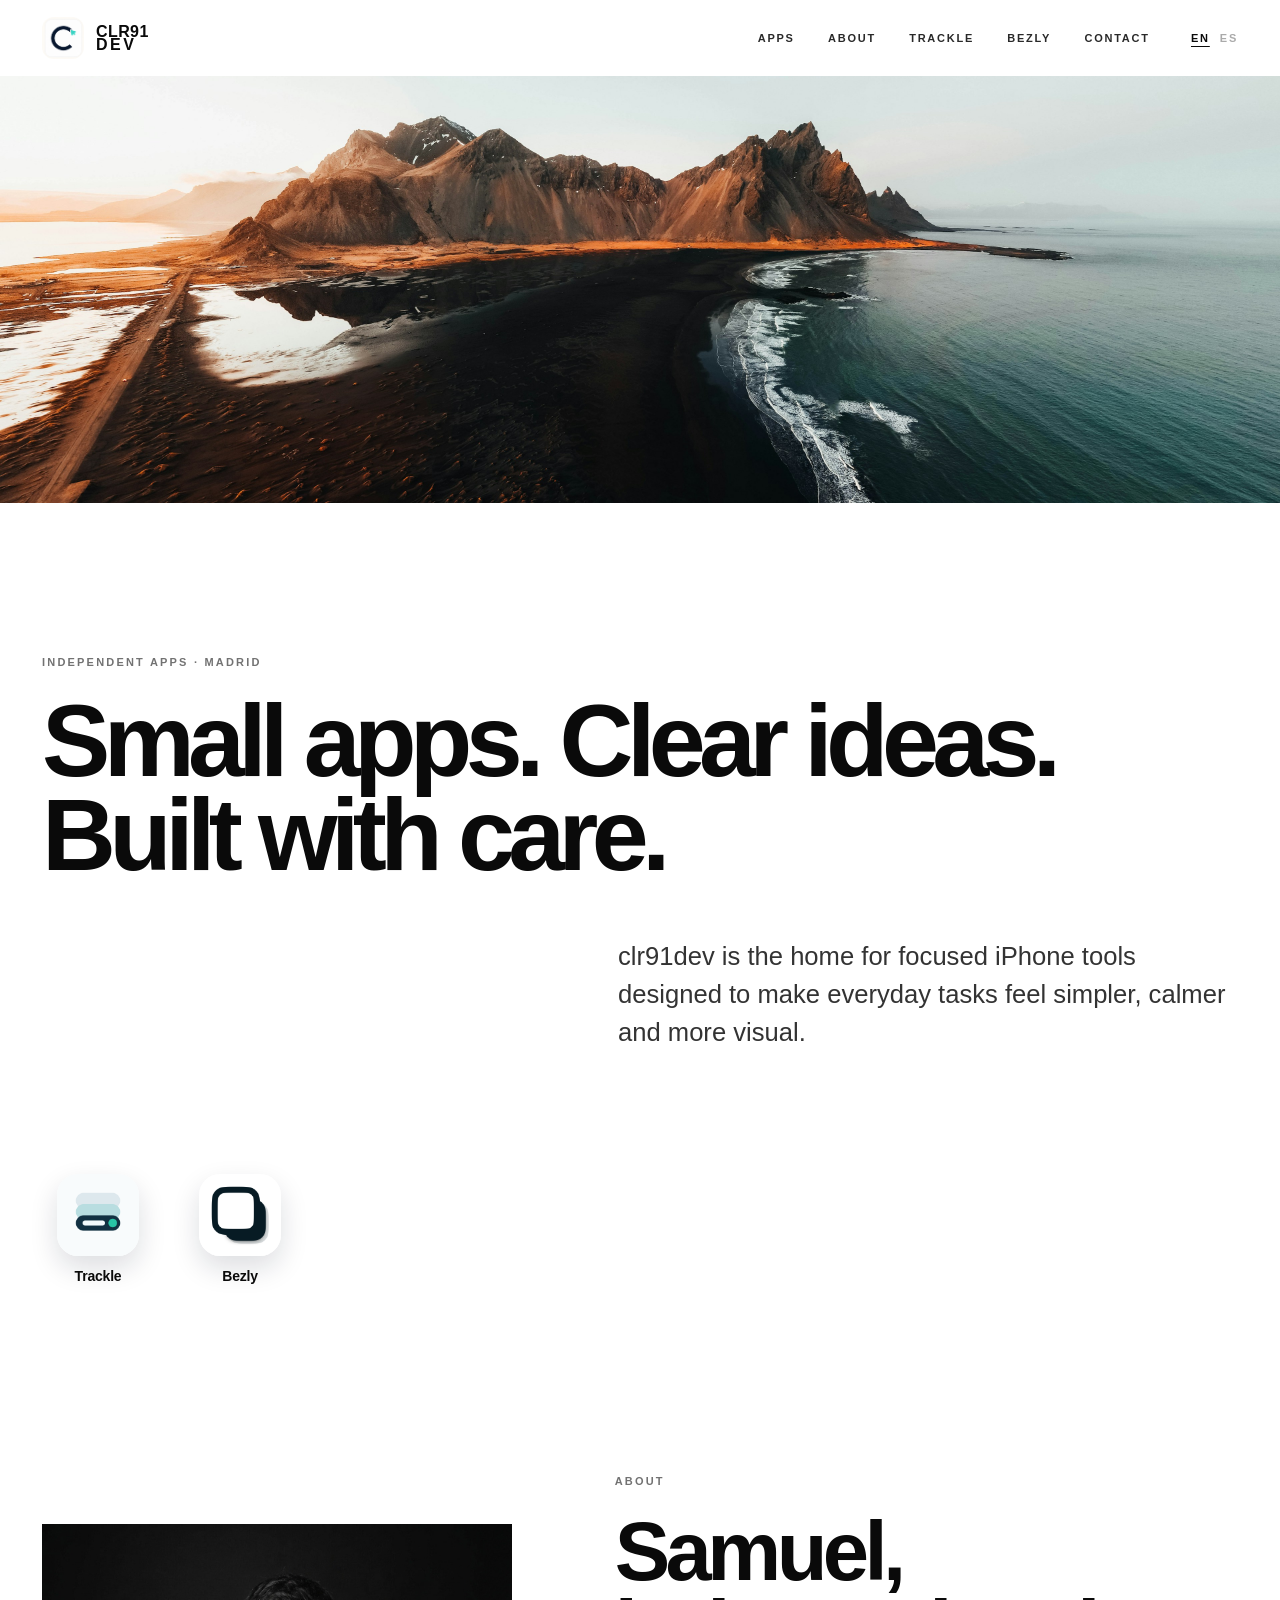
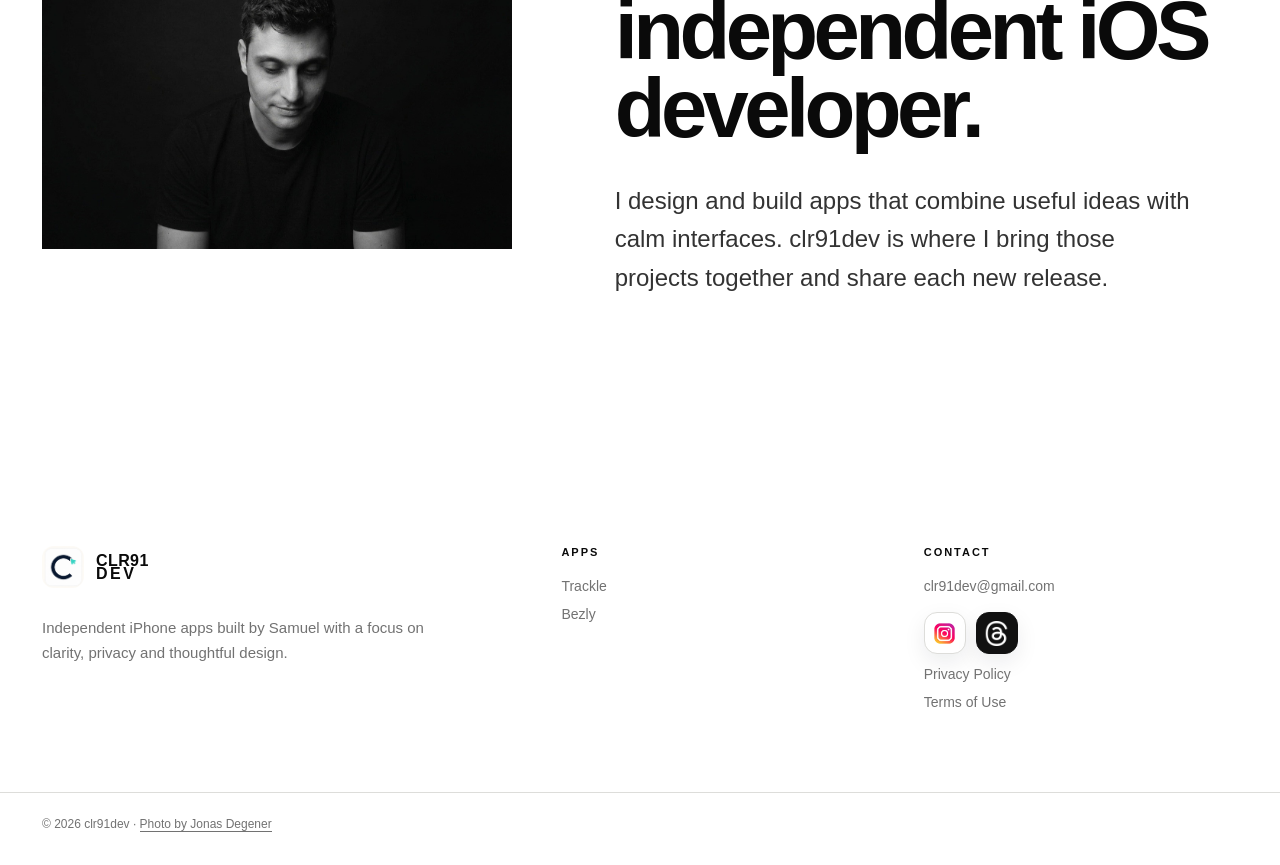
==== commit 35840958: "Refresh portrait asset path" ====
--- a/index.html
+++ b/index.html
@@ -541,7 +541,7 @@
 
         <section class="about" id="about">
             <figure class="portrait-wrap">
-                <img src="./assets/samuel-portrait.jpg" alt="Portrait of Samuel" loading="lazy">
+                <img src="./assets/samuel-portrait-v2.jpg" alt="Portrait of Samuel" loading="lazy">
             </figure>
             <div class="about-copy">
                 <p class="section-label" data-i18n="about.label">About</p>
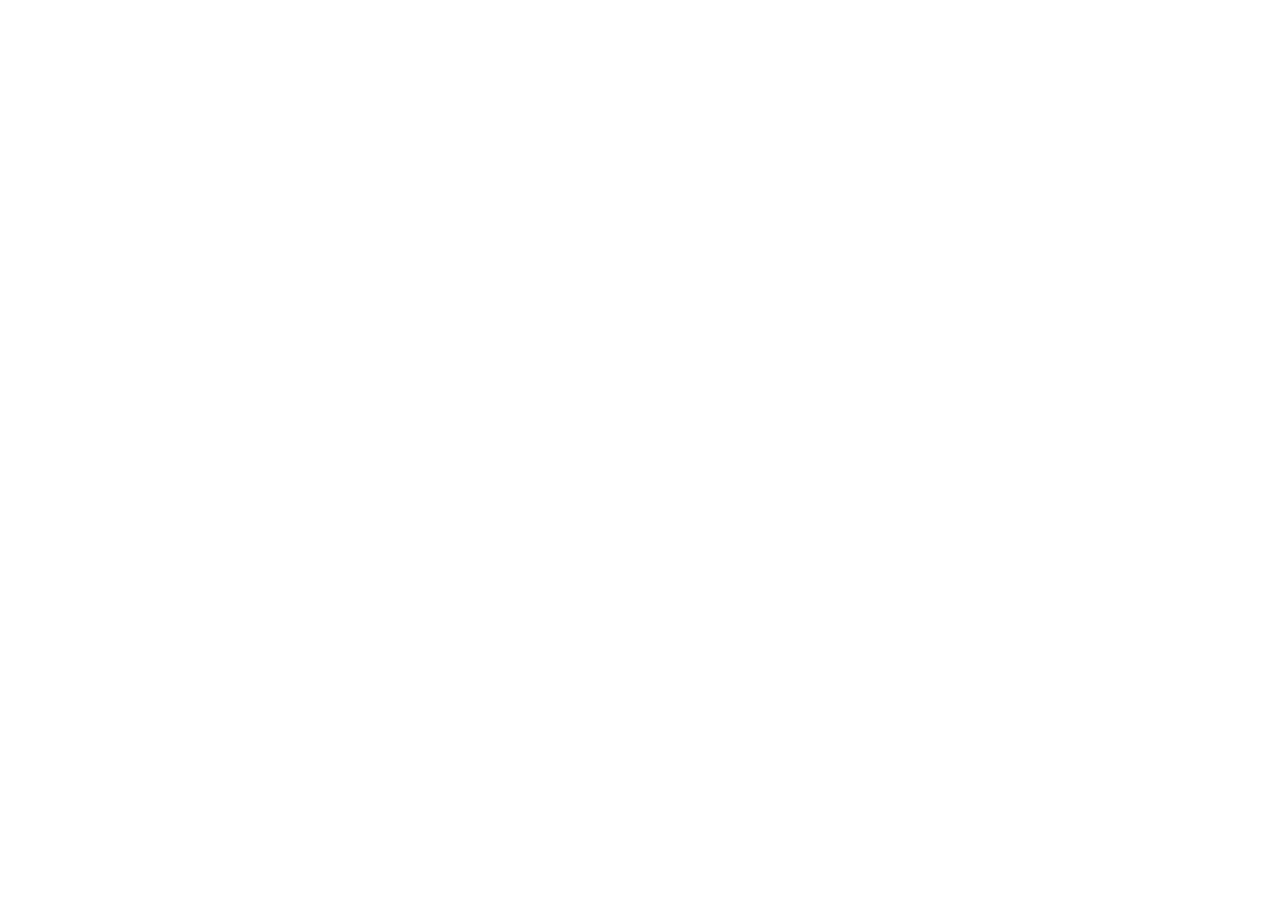
==== commit eb302c1e: "Restore legacy website URLs with redirects to clr91dev" ====
--- a/index.html
+++ b/index.html
@@ -1,715 +1,23 @@
-<!DOCTYPE html>
-<html lang="en">
+<!doctype html>
+<html lang="es">
 <head>
-    <meta charset="UTF-8">
-    <meta name="viewport" content="width=device-width, initial-scale=1.0">
-    <title>clr91dev — Independent apps for iPhone</title>
-    <meta name="description" content="Independent iPhone apps by clr91dev. Discover Trackle and Bezly.">
-    <meta name="theme-color" content="#ffffff">
+<meta charset="utf-8">
+<meta name="viewport" content="width=device-width, initial-scale=1">
+<title>clr91dev — Nueva dirección / New address</title>
+<link rel="canonical" href="https://samuelclr91-del.github.io/clr91dev/">
+<script>
+(function () {
+  var path = location.pathname.replace(/^\/Trackle\/?/i, '').toLowerCase();
+  var route = /privacy|privacidad/.test(path) ? 'privacy/' : /terms|terminos|términos/.test(path) ? 'terms/' : /support|soporte|contact/.test(path) ? '#contact' : /^(trackle|bezly|zuvly)\//.test(path) ? path : '';
+  var target = new URL(route, 'https://samuelclr91-del.github.io/clr91dev/');
+  target.search = location.search;
+  if (location.hash) target.hash = location.hash;
+  location.replace(target.href);
+}());
+</script>
+<meta http-equiv="refresh" content="0; url=https://samuelclr91-del.github.io/clr91dev/">
+<style>body{font:17px system-ui,sans-serif;max-width:38rem;margin:15vh auto;padding:24px;background:#f5f4f0;color:#242424}a{color:inherit}</style>
+</head>
+<body><h1>clr91dev</h1><p>La web tiene una nueva dirección. / The website has a new address.</p><p><a href="https://samuelclr91-del.github.io/clr91dev/">Abrir la web / Open website →</a></p></body>
+</html>
 
-    <meta property="og:title" content="clr91dev — Independent apps for iPhone">
-    <meta property="og:description" content="Focused, private tools for everyday life.">
-    <meta property="og:type" content="website">
-    <meta property="og:url" content="https://samuelclr91-del.github.io/Trackle/">
-    <meta property="og:image" content="https://samuelclr91-del.github.io/Trackle/assets/clr91dev-header-4k.jpg">
-
-    <link rel="icon" type="image/png" href="./assets/clr91dev-mark-v2.png">
-    <link rel="apple-touch-icon" href="./assets/clr91dev-mark-v2.png">
-
-    <style>
-        * {
-            box-sizing: border-box;
-            margin: 0;
-            padding: 0;
-        }
-
-        :root {
-            --ink: #0a0a0a;
-            --paper: #ffffff;
-            --quiet: #727272;
-            --line: #ddddda;
-            --mint: #2ac6a8;
-            --navy: #0c1728;
-            --max: 1380px;
-        }
-
-        html {
-            scroll-behavior: smooth;
-        }
-
-        body {
-            background: var(--paper);
-            color: var(--ink);
-            font-family: -apple-system, BlinkMacSystemFont, "Helvetica Neue", Arial, sans-serif;
-            -webkit-font-smoothing: antialiased;
-            text-rendering: optimizeLegibility;
-        }
-
-        body.menu-open {
-            overflow: hidden;
-        }
-
-        a {
-            color: inherit;
-            text-decoration: none;
-        }
-
-        button {
-            border: 0;
-            background: none;
-            color: inherit;
-            font: inherit;
-            cursor: pointer;
-        }
-
-        img {
-            display: block;
-            max-width: 100%;
-        }
-
-        .site-header {
-            position: relative;
-            z-index: 50;
-            height: 76px;
-            background: var(--paper);
-        }
-
-        .header-inner {
-            width: min(100%, var(--max));
-            height: 100%;
-            margin: 0 auto;
-            padding: 0 42px;
-            display: flex;
-            align-items: center;
-            justify-content: space-between;
-            gap: 34px;
-        }
-
-        .brand {
-            display: inline-flex;
-            align-items: center;
-            gap: 12px;
-            flex: none;
-        }
-
-        .brand img {
-            width: 42px;
-            height: 42px;
-            border-radius: 12px;
-        }
-
-        .wordmark {
-            display: grid;
-            font-size: 16px;
-            font-weight: 900;
-            line-height: 0.82;
-            letter-spacing: 0.025em;
-            text-transform: uppercase;
-        }
-
-        .wordmark span:last-child {
-            letter-spacing: 0.16em;
-        }
-
-        .desktop-nav {
-            margin-left: auto;
-            display: flex;
-            align-items: center;
-            gap: clamp(20px, 2.6vw, 38px);
-        }
-
-        .desktop-nav a,
-        .language button {
-            position: relative;
-            padding: 8px 0;
-            color: #292929;
-            font-size: 11px;
-            font-weight: 700;
-            letter-spacing: 0.16em;
-            text-transform: uppercase;
-        }
-
-        .desktop-nav a::after {
-            content: "";
-            position: absolute;
-            right: 0;
-            bottom: 3px;
-            left: 0;
-            height: 1px;
-            background: currentColor;
-            transform: scaleX(0);
-            transform-origin: right;
-            transition: transform .25s ease;
-        }
-
-        .desktop-nav a:hover::after,
-        .desktop-nav a:focus-visible::after {
-            transform: scaleX(1);
-            transform-origin: left;
-        }
-
-        .language {
-            display: flex;
-            align-items: center;
-            gap: 10px;
-            padding-left: 8px;
-        }
-
-        .language button {
-            color: #aaa;
-        }
-
-        .language button.active {
-            color: var(--ink);
-            text-decoration: underline;
-            text-underline-offset: 4px;
-        }
-
-        .menu-button {
-            display: none;
-            width: 40px;
-            height: 40px;
-            align-items: center;
-            justify-content: center;
-            font-size: 20px;
-        }
-
-        .hero {
-            position: relative;
-            height: clamp(300px, 33.333vw, 620px);
-            overflow: hidden;
-            background: #e9eef2;
-        }
-
-        .hero-image {
-            width: 100%;
-            height: 100%;
-            object-fit: cover;
-            object-position: center 62%;
-        }
-
-        .intro,
-        .about,
-        .app-launcher,
-        .footer-inner {
-            width: min(100%, var(--max));
-            margin: 0 auto;
-            padding-right: 42px;
-            padding-left: 42px;
-        }
-
-        .intro {
-            padding-top: clamp(100px, 12vw, 180px);
-            padding-bottom: clamp(64px, 8vw, 110px);
-        }
-
-        .section-label {
-            margin-bottom: 26px;
-            color: var(--quiet);
-            font-size: 11px;
-            font-weight: 800;
-            letter-spacing: 0.2em;
-            text-transform: uppercase;
-        }
-
-        .intro h1 {
-            max-width: 1100px;
-            font-size: clamp(54px, 8vw, 118px);
-            line-height: .92;
-            letter-spacing: -.065em;
-            font-weight: 700;
-        }
-
-        .intro-copy {
-            max-width: 620px;
-            margin: 54px 0 0 auto;
-            color: #333;
-            font-size: clamp(18px, 2vw, 26px);
-            line-height: 1.5;
-        }
-
-        .about {
-            padding-bottom: clamp(110px, 14vw, 210px);
-            display: grid;
-            grid-template-columns: minmax(300px, .86fr) 1.14fr;
-            gap: clamp(48px, 8vw, 130px);
-            align-items: center;
-        }
-
-        .portrait-wrap {
-            overflow: hidden;
-            background: #ededeb;
-        }
-
-        .portrait-wrap img {
-            width: 100%;
-            height: auto;
-        }
-
-        .about-copy {
-            max-width: 650px;
-        }
-
-        .about-copy h2 {
-            font-size: clamp(46px, 6.5vw, 92px);
-            line-height: .94;
-            letter-spacing: -.055em;
-            font-weight: 700;
-        }
-
-        .about-copy p:not(.section-label) {
-            max-width: 580px;
-            margin-top: 34px;
-            color: #333;
-            font-size: clamp(18px, 2vw, 24px);
-            line-height: 1.6;
-        }
-
-        .app-launcher {
-            display: flex;
-            align-items: flex-start;
-            gap: 30px;
-            padding-top: 8px;
-            padding-bottom: clamp(110px, 14vw, 210px);
-        }
-
-        .app-shortcut {
-            display: grid;
-            width: 112px;
-            justify-items: center;
-            gap: 12px;
-            padding: 12px 10px;
-            border-radius: 24px;
-            text-align: center;
-            transition: transform .2s ease, background .2s ease;
-        }
-
-        .app-shortcut:hover,
-        .app-shortcut:focus-visible {
-            transform: translateY(-3px);
-            background: #f4f4f2;
-        }
-
-        .app-shortcut:focus-visible,
-        .social-link:focus-visible {
-            outline: 2px solid var(--ink);
-            outline-offset: 4px;
-        }
-
-        .app-shortcut img {
-            width: 82px;
-            height: 82px;
-            border-radius: 21px;
-            object-fit: cover;
-            box-shadow: 0 12px 28px rgba(12, 23, 40, .14);
-        }
-
-        .app-shortcut span {
-            font-size: 14px;
-            font-weight: 800;
-            letter-spacing: -.015em;
-        }
-
-        footer {
-            background: white;
-        }
-
-        .footer-inner {
-            padding-top: 70px;
-            padding-bottom: 70px;
-            display: grid;
-            grid-template-columns: 1.5fr 1fr 1fr;
-            gap: 48px;
-            border-bottom: 1px solid var(--line);
-        }
-
-        .footer-brand p {
-            max-width: 390px;
-            margin-top: 24px;
-            color: var(--quiet);
-            font-size: 15px;
-            line-height: 1.65;
-        }
-
-        .footer-column h3 {
-            margin-bottom: 20px;
-            font-size: 11px;
-            letter-spacing: .18em;
-            text-transform: uppercase;
-        }
-
-        .footer-column a {
-            display: block;
-            width: fit-content;
-            margin: 12px 0;
-            color: var(--quiet);
-            font-size: 14px;
-        }
-
-        .social-links {
-            display: flex;
-            align-items: center;
-            gap: 10px;
-            margin-top: 18px;
-        }
-
-        .footer-column .social-link {
-            display: inline-grid;
-            width: 42px;
-            height: 42px;
-            margin: 0;
-            place-items: center;
-            overflow: hidden;
-            border: 1px solid var(--line);
-            border-radius: 13px;
-            background: white;
-            box-shadow: 0 8px 22px rgba(12, 23, 40, .08);
-            transition: transform .2s ease, box-shadow .2s ease;
-        }
-
-        .footer-column .social-link:hover {
-            transform: translateY(-2px);
-            box-shadow: 0 12px 26px rgba(12, 23, 40, .13);
-        }
-
-        .social-link img {
-            width: 27px;
-            height: 27px;
-            object-fit: contain;
-        }
-
-        .social-link.threads {
-            border-color: #111;
-            background: #111;
-        }
-
-        .social-link.threads img {
-            width: 25px;
-            height: 25px;
-        }
-
-        .copyright {
-            width: min(100%, var(--max));
-            margin: 0 auto;
-            padding: 24px 42px 34px;
-            color: var(--quiet);
-            font-size: 12px;
-        }
-
-        .copyright a {
-            border-bottom: 1px solid currentColor;
-        }
-
-        @media (max-width: 900px) {
-            .header-inner {
-                padding: 0 20px;
-            }
-
-            .desktop-nav {
-                position: fixed;
-                inset: 76px 0 0;
-                display: none;
-                align-content: start;
-                padding: 50px 24px;
-                background: white;
-            }
-
-            .desktop-nav.open {
-                display: grid;
-            }
-
-            .desktop-nav a {
-                font-size: 28px;
-                letter-spacing: -.02em;
-                text-transform: none;
-            }
-
-            .desktop-nav .language {
-                padding: 24px 0 0;
-            }
-
-            .menu-button {
-                display: inline-flex;
-            }
-
-            .intro,
-            .about,
-            .app-launcher,
-            .footer-inner {
-                padding-right: 22px;
-                padding-left: 22px;
-            }
-
-            .intro h1 {
-                letter-spacing: -.05em;
-            }
-
-            .intro-copy {
-                margin-left: 0;
-            }
-
-            .about {
-                grid-template-columns: 1fr;
-                gap: 48px;
-            }
-
-            .portrait-wrap {
-                width: min(100%, 620px);
-            }
-
-            .app-launcher {
-                justify-content: center;
-                gap: 18px;
-            }
-
-            .footer-inner {
-                grid-template-columns: 1fr 1fr;
-            }
-
-            .footer-brand {
-                grid-column: 1 / -1;
-            }
-
-            .copyright {
-                padding-right: 22px;
-                padding-left: 22px;
-            }
-        }
-
-        @media (prefers-reduced-motion: reduce) {
-            html {
-                scroll-behavior: auto;
-            }
-
-            *,
-            *::before,
-            *::after {
-                transition-duration: .01ms !important;
-            }
-        }
-    </style>
-</head>
-<body>
-    <header class="site-header">
-        <div class="header-inner">
-            <a class="brand" href="#home" aria-label="clr91dev home">
-                <img src="./assets/clr91dev-mark-v2.png" alt="">
-                <span class="wordmark"><span>clr91</span><span>dev</span></span>
-            </a>
-
-            <nav class="desktop-nav" id="siteNav" aria-label="Primary navigation">
-                <a href="#apps" data-i18n="nav.apps">Apps</a>
-                <a href="#about" data-i18n="nav.about">About</a>
-                <a href="./trackle/">Trackle</a>
-                <a href="./bezly/">Bezly</a>
-                <a href="#contact" data-i18n="nav.contact">Contact</a>
-                <div class="language" aria-label="Language">
-                    <button class="active" data-lang="en">EN</button>
-                    <button data-lang="es">ES</button>
-                </div>
-            </nav>
-
-            <button class="menu-button" id="menuButton" aria-label="Open menu" aria-expanded="false">☰</button>
-        </div>
-    </header>
-
-    <main>
-        <section class="hero" id="home" aria-label="Iceland landscape">
-            <img
-                class="hero-image"
-                src="./assets/clr91dev-header-4k.jpg"
-                alt="Vestrahorn mountain and black sand beach in Iceland"
-            >
-        </section>
-
-        <section class="intro">
-            <p class="section-label" data-i18n="intro.label">Independent apps · Madrid</p>
-            <h1 data-i18n="intro.title">Small apps. Clear ideas. Built with care.</h1>
-            <p class="intro-copy" data-i18n="intro.text">clr91dev is the home for focused iPhone tools designed to make everyday tasks feel simpler, calmer and more visual.</p>
-        </section>
-
-        <section class="app-launcher" id="apps" aria-label="Apps">
-            <a class="app-shortcut" href="./trackle/" aria-label="View Trackle details">
-                <img src="./assets/trackle-app-icon.png" alt="">
-                <span>Trackle</span>
-            </a>
-            <a class="app-shortcut" href="./bezly/" aria-label="View Bezly details">
-                <img src="./bezly/assets/bezly-app-icon.jpg" alt="">
-                <span>Bezly</span>
-            </a>
-        </section>
-
-        <section class="about" id="about">
-            <figure class="portrait-wrap">
-                <img src="./assets/samuel-portrait-v2.jpg" alt="Portrait of Samuel" loading="lazy">
-            </figure>
-            <div class="about-copy">
-                <p class="section-label" data-i18n="about.label">About</p>
-                <h2 data-i18n="about.title">Samuel, independent iOS developer.</h2>
-                <p data-i18n="about.text">I design and build apps that combine useful ideas with calm interfaces. clr91dev is where I bring those projects together and share each new release.</p>
-            </div>
-        </section>
-
-    </main>
-
-    <footer id="contact">
-        <div class="footer-inner">
-            <div class="footer-brand">
-                <a class="brand" href="#home">
-                    <img src="./assets/clr91dev-mark-v2.png" alt="">
-                    <span class="wordmark"><span>clr91</span><span>dev</span></span>
-                </a>
-                <p data-i18n="footer.text">Independent iPhone apps built by Samuel with a focus on clarity, privacy and thoughtful design.</p>
-            </div>
-            <div class="footer-column">
-                <h3 data-i18n="footer.apps">Apps</h3>
-                <a href="./trackle/">Trackle</a>
-                <a href="./bezly/">Bezly</a>
-            </div>
-            <div class="footer-column">
-                <h3 data-i18n="footer.contact">Contact</h3>
-                <a href="mailto:clr91dev@gmail.com">clr91dev@gmail.com</a>
-                <div class="social-links" aria-label="Social media">
-                    <a class="social-link instagram" href="https://www.instagram.com/clr91dev/" target="_blank" rel="noopener noreferrer" aria-label="clr91dev on Instagram" title="Instagram">
-                        <img src="./assets/instagram.png" alt="">
-                    </a>
-                    <a class="social-link threads" href="https://www.threads.com/@clr91dev" target="_blank" rel="noopener noreferrer" aria-label="clr91dev on Threads" title="Threads">
-                        <img src="./assets/threads.png" alt="">
-                    </a>
-                </div>
-                <a href="./privacy/" data-i18n="footer.privacy">Privacy Policy</a>
-                <a href="./terms/" data-i18n="footer.terms">Terms of Use</a>
-            </div>
-        </div>
-        <div class="copyright">© 2026 clr91dev · <a href="https://unsplash.com/photos/a-black-sand-beach-meets-the-ocean-and-mountains-JIvq1eW9jUg" target="_blank" rel="noopener">Photo by Jonas Degener</a></div>
-    </footer>
-
-    <script>
-        const translations = {
-            en: {
-                "nav.apps": "Apps",
-                "nav.about": "About",
-                "nav.contact": "Contact",
-                "intro.label": "Independent apps · Madrid",
-                "intro.title": "Small apps. Clear ideas. Built with care.",
-                "intro.text": "clr91dev is the home for focused iPhone tools designed to make everyday tasks feel simpler, calmer and more visual.",
-                "about.label": "About",
-                "about.title": "Samuel, independent iOS developer.",
-                "about.text": "I design and build apps that combine useful ideas with calm interfaces. clr91dev is where I bring those projects together and share each new release.",
-                "trackle.status": "01 · Available on App Store",
-                "trackle.text": "Subscriptions, renewals and spending insights in one clear private dashboard.",
-                "trackle.link": "Explore Trackle",
-                "bezly.status": "02 · Available on App Store",
-                "bezly.text": "Create polished device mockups, videos and launch assets directly from your iPhone.",
-                "bezly.link": "Explore Bezly",
-                "features.label": "Inside Trackle",
-                "features.title": "Know what renews. Understand what you spend.",
-                "features.calendar.title": "A visual renewal calendar",
-                "features.calendar.text": "See upcoming charges, busy months and service icons before each payment arrives.",
-                "features.stats.title": "Clear spending statistics",
-                "features.stats.text": "Compare monthly and annual totals and understand every category without spreadsheets.",
-                "features.ai.title": "A private AI assistant",
-                "features.ai.text": "Ask what renews soon, what costs the most and where you may be able to save.",
-                "closing.title": "Your subscriptions, finally clear.",
-                "closing.link": "Open App Store",
-                "footer.text": "Independent iPhone apps built by Samuel with a focus on clarity, privacy and thoughtful design.",
-                "footer.apps": "Apps",
-                "footer.contact": "Contact",
-                "footer.privacy": "Privacy Policy",
-                "footer.terms": "Terms of Use"
-            },
-            es: {
-                "nav.apps": "Apps",
-                "nav.about": "Sobre mí",
-                "nav.contact": "Contacto",
-                "intro.label": "Apps independientes · Madrid",
-                "intro.title": "Apps pequeñas. Ideas claras. Hechas con cuidado.",
-                "intro.text": "clr91dev es el hogar de herramientas para iPhone diseñadas para hacer las tareas cotidianas más sencillas, tranquilas y visuales.",
-                "about.label": "Sobre mí",
-                "about.title": "Samuel, desarrollador iOS independiente.",
-                "about.text": "Diseño y desarrollo apps que combinan ideas útiles con interfaces tranquilas. clr91dev es el lugar donde reúno estos proyectos y comparto cada nuevo lanzamiento.",
-                "trackle.status": "01 · Disponible en App Store",
-                "trackle.text": "Suscripciones, renovaciones y estadísticas de gasto en un panel privado y claro.",
-                "trackle.link": "Explorar Trackle",
-                "bezly.status": "02 · Disponible en App Store",
-                "bezly.text": "Crea mockups de dispositivos, vídeos y recursos de lanzamiento directamente desde tu iPhone.",
-                "bezly.link": "Explorar Bezly",
-                "features.label": "Dentro de Trackle",
-                "features.title": "Sabe qué renueva. Entiende cuánto gastas.",
-                "features.calendar.title": "Un calendario visual de renovaciones",
-                "features.calendar.text": "Consulta próximos cobros, meses con más pagos e iconos de servicios antes de cada cargo.",
-                "features.stats.title": "Estadísticas de gasto claras",
-                "features.stats.text": "Compara totales mensuales y anuales y entiende cada categoría sin hojas de cálculo.",
-                "features.ai.title": "Un asistente IA privado",
-                "features.ai.text": "Pregunta qué renueva pronto, qué cuesta más y dónde podrías ahorrar.",
-                "closing.title": "Tus suscripciones, por fin claras.",
-                "closing.link": "Abrir App Store",
-                "footer.text": "Apps independientes para iPhone creadas por Samuel con atención a la claridad, la privacidad y el diseño.",
-                "footer.apps": "Apps",
-                "footer.contact": "Contacto",
-                "footer.privacy": "Política de privacidad",
-                "footer.terms": "Términos de uso"
-            }
-        };
-
-        let currentLanguage = "en";
-        const menuButton = document.getElementById("menuButton");
-        const siteNav = document.getElementById("siteNav");
-
-        function initialLanguage() {
-            try {
-                const saved = localStorage.getItem("clr91dev-site-language");
-                if (saved === "en" || saved === "es") return saved;
-            } catch (_) {}
-            return (navigator.language || "en").toLowerCase().startsWith("es") ? "es" : "en";
-        }
-
-        function applyLanguage(language) {
-            currentLanguage = language;
-            document.documentElement.lang = language;
-            const dictionary = translations[language] || translations.en;
-
-            document.querySelectorAll("[data-i18n]").forEach((node) => {
-                const key = node.dataset.i18n;
-                if (dictionary[key]) node.textContent = dictionary[key];
-            });
-
-            document.querySelectorAll("[data-localized-image]").forEach((image) => {
-                const source = image.dataset[language === "es" ? "srcEs" : "srcEn"];
-                if (source) image.src = source;
-            });
-
-            document.querySelectorAll("[data-lang]").forEach((button) => {
-                button.classList.toggle("active", button.dataset.lang === language);
-            });
-
-            try {
-                localStorage.setItem("clr91dev-site-language", language);
-            } catch (_) {}
-
-        }
-
-        document.querySelectorAll("[data-lang]").forEach((button) => {
-            button.addEventListener("click", () => applyLanguage(button.dataset.lang));
-        });
-
-        menuButton.addEventListener("click", () => {
-            const open = siteNav.classList.toggle("open");
-            document.body.classList.toggle("menu-open", open);
-            menuButton.setAttribute("aria-expanded", String(open));
-            menuButton.textContent = open ? "×" : "☰";
-        });
-
-        siteNav.querySelectorAll("a").forEach((link) => {
-            link.addEventListener("click", () => {
-                siteNav.classList.remove("open");
-                document.body.classList.remove("menu-open");
-                menuButton.setAttribute("aria-expanded", "false");
-                menuButton.textContent = "☰";
-            });
-        });
-
-        applyLanguage(initialLanguage());
-    </script>
-</body>
-</html>
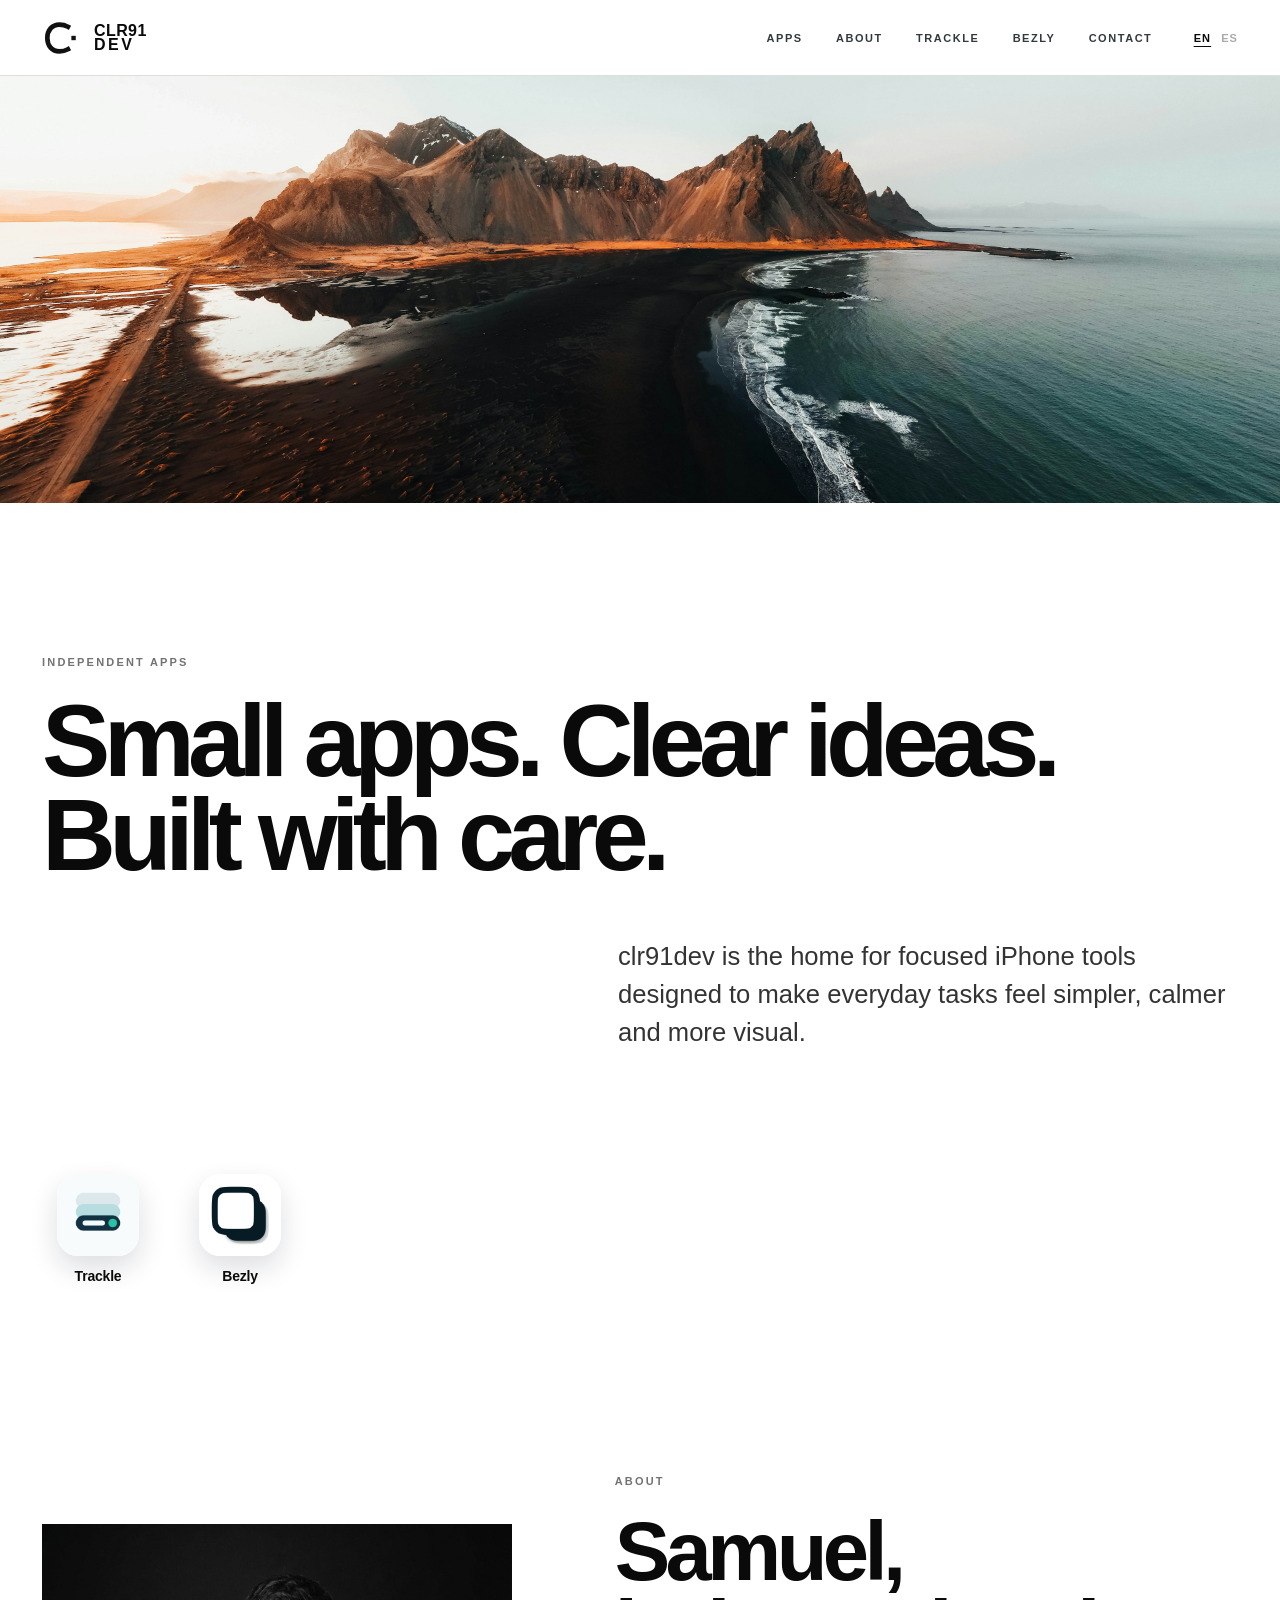
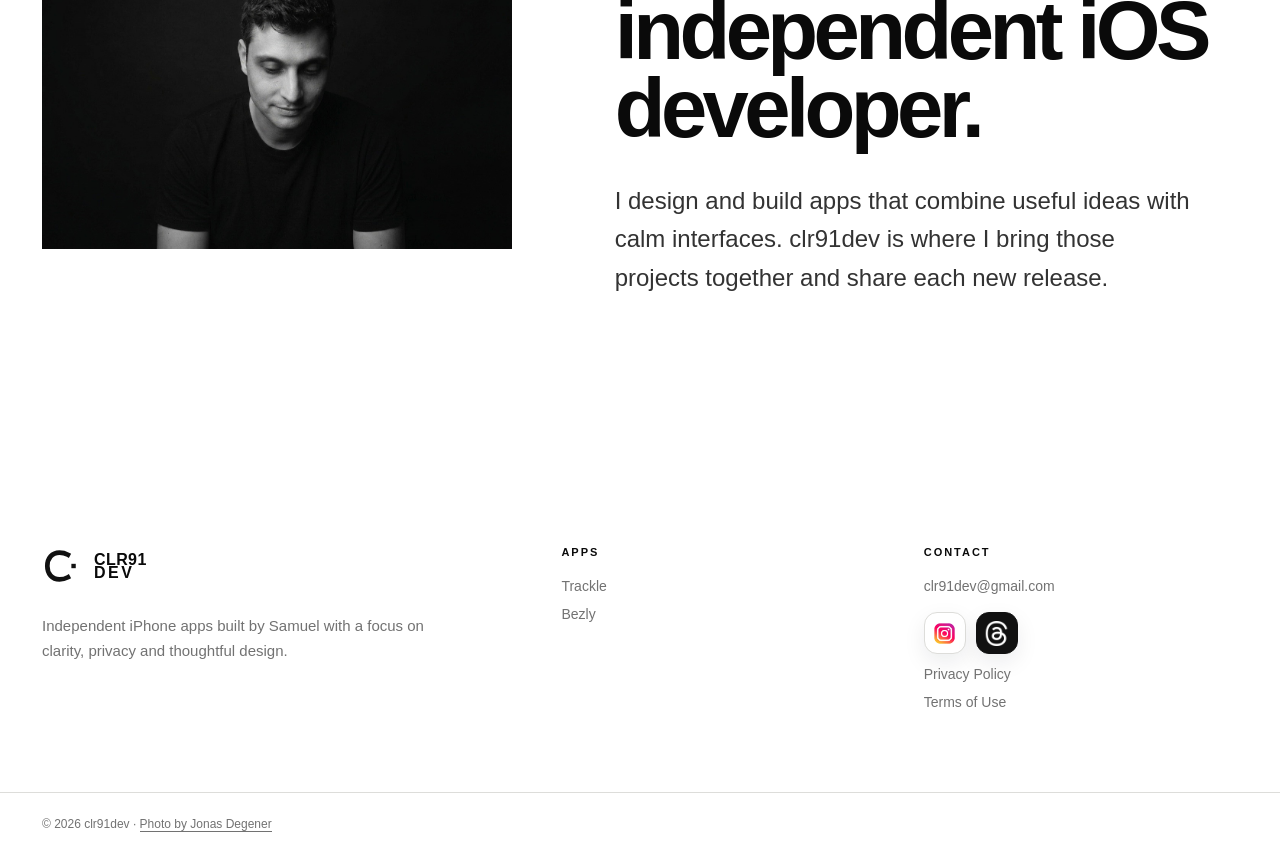
==== commit cd05b36d: "Save local site changes from the Mac before moving the project out of iCloud Co-Authored-By: Claude " ====
--- a/index.html
+++ b/index.html
@@ -1,23 +1,716 @@
-<!doctype html>
-<html lang="es">
+<!DOCTYPE html>
+<html lang="en">
 <head>
-<meta charset="utf-8">
-<meta name="viewport" content="width=device-width, initial-scale=1">
-<title>clr91dev — Nueva dirección / New address</title>
-<link rel="canonical" href="https://samuelclr91-del.github.io/clr91dev/">
-<script>
-(function () {
-  var path = location.pathname.replace(/^\/Trackle\/?/i, '').toLowerCase();
-  var route = /privacy|privacidad/.test(path) ? 'privacy/' : /terms|terminos|términos/.test(path) ? 'terms/' : /support|soporte|contact/.test(path) ? '#contact' : /^(trackle|bezly|zuvly)\//.test(path) ? path : '';
-  var target = new URL(route, 'https://samuelclr91-del.github.io/clr91dev/');
-  target.search = location.search;
-  if (location.hash) target.hash = location.hash;
-  location.replace(target.href);
-}());
-</script>
-<meta http-equiv="refresh" content="0; url=https://samuelclr91-del.github.io/clr91dev/">
-<style>body{font:17px system-ui,sans-serif;max-width:38rem;margin:15vh auto;padding:24px;background:#f5f4f0;color:#242424}a{color:inherit}</style>
+    <meta charset="UTF-8">
+    <meta name="viewport" content="width=device-width, initial-scale=1.0">
+    <title>clr91dev — Independent apps for iPhone</title>
+    <meta name="description" content="Independent iPhone apps by clr91dev. Discover Trackle and Bezly.">
+    <meta name="theme-color" content="#ffffff">
+
+    <meta property="og:title" content="clr91dev — Independent apps for iPhone">
+    <meta property="og:description" content="Focused, private tools for everyday life.">
+    <meta property="og:type" content="website">
+    <meta property="og:url" content="https://samuelclr91-del.github.io/Trackle/">
+    <meta property="og:image" content="https://samuelclr91-del.github.io/Trackle/assets/clr91dev-header-4k.jpg">
+
+    <link rel="icon" type="image/svg+xml" href="./assets/clr91dev-mark.svg">
+    <link rel="apple-touch-icon" href="./assets/clr91dev-mark.png">
+
+    <style>
+        * {
+            box-sizing: border-box;
+            margin: 0;
+            padding: 0;
+        }
+
+        :root {
+            --ink: #0a0a0a;
+            --paper: #ffffff;
+            --quiet: #727272;
+            --line: #ddddda;
+            --mint: #2ac6a8;
+            --navy: #0c1728;
+            --max: 1380px;
+        }
+
+        html {
+            scroll-behavior: smooth;
+        }
+
+        body {
+            background: var(--paper);
+            color: var(--ink);
+            font-family: -apple-system, BlinkMacSystemFont, "Helvetica Neue", Arial, sans-serif;
+            -webkit-font-smoothing: antialiased;
+            text-rendering: optimizeLegibility;
+        }
+
+        body.menu-open {
+            overflow: hidden;
+        }
+
+        a {
+            color: inherit;
+            text-decoration: none;
+        }
+
+        button {
+            border: 0;
+            background: none;
+            color: inherit;
+            font: inherit;
+            cursor: pointer;
+        }
+
+        img {
+            display: block;
+            max-width: 100%;
+        }
+
+        .site-header {
+            position: relative;
+            z-index: 50;
+            height: 76px;
+            background: var(--paper);
+        }
+
+        .header-inner {
+            width: min(100%, var(--max));
+            height: 100%;
+            margin: 0 auto;
+            padding: 0 42px;
+            display: flex;
+            align-items: center;
+            justify-content: space-between;
+            gap: 34px;
+        }
+
+        .brand {
+            display: inline-flex;
+            align-items: center;
+            gap: 12px;
+            flex: none;
+        }
+
+        .brand img {
+            width: 42px;
+            height: 42px;
+            border-radius: 12px;
+        }
+
+        .wordmark {
+            display: grid;
+            font-size: 16px;
+            font-weight: 900;
+            line-height: 0.82;
+            letter-spacing: 0.025em;
+            text-transform: uppercase;
+        }
+
+        .wordmark span:last-child {
+            letter-spacing: 0.16em;
+        }
+
+        .desktop-nav {
+            margin-left: auto;
+            display: flex;
+            align-items: center;
+            gap: clamp(20px, 2.6vw, 38px);
+        }
+
+        .desktop-nav a,
+        .language button {
+            position: relative;
+            padding: 8px 0;
+            color: #292929;
+            font-size: 11px;
+            font-weight: 700;
+            letter-spacing: 0.16em;
+            text-transform: uppercase;
+        }
+
+        .desktop-nav a::after {
+            content: "";
+            position: absolute;
+            right: 0;
+            bottom: 3px;
+            left: 0;
+            height: 1px;
+            background: currentColor;
+            transform: scaleX(0);
+            transform-origin: right;
+            transition: transform .25s ease;
+        }
+
+        .desktop-nav a:hover::after,
+        .desktop-nav a:focus-visible::after {
+            transform: scaleX(1);
+            transform-origin: left;
+        }
+
+        .language {
+            display: flex;
+            align-items: center;
+            gap: 10px;
+            padding-left: 8px;
+        }
+
+        .language button {
+            color: #aaa;
+        }
+
+        .language button.active {
+            color: var(--ink);
+            text-decoration: underline;
+            text-underline-offset: 4px;
+        }
+
+        .menu-button {
+            display: none;
+            width: 40px;
+            height: 40px;
+            align-items: center;
+            justify-content: center;
+            font-size: 20px;
+        }
+
+        .hero {
+            position: relative;
+            height: clamp(300px, 33.333vw, 620px);
+            overflow: hidden;
+            background: #e9eef2;
+        }
+
+        .hero-image {
+            width: 100%;
+            height: 100%;
+            object-fit: cover;
+            object-position: center 62%;
+        }
+
+        .intro,
+        .about,
+        .app-launcher,
+        .footer-inner {
+            width: min(100%, var(--max));
+            margin: 0 auto;
+            padding-right: 42px;
+            padding-left: 42px;
+        }
+
+        .intro {
+            padding-top: clamp(100px, 12vw, 180px);
+            padding-bottom: clamp(64px, 8vw, 110px);
+        }
+
+        .section-label {
+            margin-bottom: 26px;
+            color: var(--quiet);
+            font-size: 11px;
+            font-weight: 800;
+            letter-spacing: 0.2em;
+            text-transform: uppercase;
+        }
+
+        .intro h1 {
+            max-width: 1100px;
+            font-size: clamp(54px, 8vw, 118px);
+            line-height: .92;
+            letter-spacing: -.065em;
+            font-weight: 700;
+        }
+
+        .intro-copy {
+            max-width: 620px;
+            margin: 54px 0 0 auto;
+            color: #333;
+            font-size: clamp(18px, 2vw, 26px);
+            line-height: 1.5;
+        }
+
+        .about {
+            padding-bottom: clamp(110px, 14vw, 210px);
+            display: grid;
+            grid-template-columns: minmax(300px, .86fr) 1.14fr;
+            gap: clamp(48px, 8vw, 130px);
+            align-items: center;
+        }
+
+        .portrait-wrap {
+            overflow: hidden;
+            background: #ededeb;
+        }
+
+        .portrait-wrap img {
+            width: 100%;
+            height: auto;
+        }
+
+        .about-copy {
+            max-width: 650px;
+        }
+
+        .about-copy h2 {
+            font-size: clamp(46px, 6.5vw, 92px);
+            line-height: .94;
+            letter-spacing: -.055em;
+            font-weight: 700;
+        }
+
+        .about-copy p:not(.section-label) {
+            max-width: 580px;
+            margin-top: 34px;
+            color: #333;
+            font-size: clamp(18px, 2vw, 24px);
+            line-height: 1.6;
+        }
+
+        .app-launcher {
+            display: flex;
+            align-items: flex-start;
+            gap: 30px;
+            padding-top: 8px;
+            padding-bottom: clamp(110px, 14vw, 210px);
+        }
+
+        .app-shortcut {
+            display: grid;
+            width: 112px;
+            justify-items: center;
+            gap: 12px;
+            padding: 12px 10px;
+            border-radius: 24px;
+            text-align: center;
+            transition: transform .2s ease, background .2s ease;
+        }
+
+        .app-shortcut:hover,
+        .app-shortcut:focus-visible {
+            transform: translateY(-3px);
+            background: #f4f4f2;
+        }
+
+        .app-shortcut:focus-visible,
+        .social-link:focus-visible {
+            outline: 2px solid var(--ink);
+            outline-offset: 4px;
+        }
+
+        .app-shortcut img {
+            width: 82px;
+            height: 82px;
+            border-radius: 21px;
+            object-fit: cover;
+            box-shadow: 0 12px 28px rgba(12, 23, 40, .14);
+        }
+
+        .app-shortcut span {
+            font-size: 14px;
+            font-weight: 800;
+            letter-spacing: -.015em;
+        }
+
+        footer {
+            background: white;
+        }
+
+        .footer-inner {
+            padding-top: 70px;
+            padding-bottom: 70px;
+            display: grid;
+            grid-template-columns: 1.5fr 1fr 1fr;
+            gap: 48px;
+            border-bottom: 1px solid var(--line);
+        }
+
+        .footer-brand p {
+            max-width: 390px;
+            margin-top: 24px;
+            color: var(--quiet);
+            font-size: 15px;
+            line-height: 1.65;
+        }
+
+        .footer-column h3 {
+            margin-bottom: 20px;
+            font-size: 11px;
+            letter-spacing: .18em;
+            text-transform: uppercase;
+        }
+
+        .footer-column a {
+            display: block;
+            width: fit-content;
+            margin: 12px 0;
+            color: var(--quiet);
+            font-size: 14px;
+        }
+
+        .social-links {
+            display: flex;
+            align-items: center;
+            gap: 10px;
+            margin-top: 18px;
+        }
+
+        .footer-column .social-link {
+            display: inline-grid;
+            width: 42px;
+            height: 42px;
+            margin: 0;
+            place-items: center;
+            overflow: hidden;
+            border: 1px solid var(--line);
+            border-radius: 13px;
+            background: white;
+            box-shadow: 0 8px 22px rgba(12, 23, 40, .08);
+            transition: transform .2s ease, box-shadow .2s ease;
+        }
+
+        .footer-column .social-link:hover {
+            transform: translateY(-2px);
+            box-shadow: 0 12px 26px rgba(12, 23, 40, .13);
+        }
+
+        .social-link img {
+            width: 27px;
+            height: 27px;
+            object-fit: contain;
+        }
+
+        .social-link.threads {
+            border-color: #111;
+            background: #111;
+        }
+
+        .social-link.threads img {
+            width: 25px;
+            height: 25px;
+        }
+
+        .copyright {
+            width: min(100%, var(--max));
+            margin: 0 auto;
+            padding: 24px 42px 34px;
+            color: var(--quiet);
+            font-size: 12px;
+        }
+
+        .copyright a {
+            border-bottom: 1px solid currentColor;
+        }
+
+        @media (max-width: 900px) {
+            .header-inner {
+                padding: 0 20px;
+            }
+
+            .desktop-nav {
+                position: fixed;
+                inset: 76px 0 0;
+                display: none;
+                align-content: start;
+                padding: 50px 24px;
+                background: white;
+            }
+
+            .desktop-nav.open {
+                display: grid;
+            }
+
+            .desktop-nav a {
+                font-size: 28px;
+                letter-spacing: -.02em;
+                text-transform: none;
+            }
+
+            .desktop-nav .language {
+                padding: 24px 0 0;
+            }
+
+            .menu-button {
+                display: inline-flex;
+            }
+
+            .intro,
+            .about,
+            .app-launcher,
+            .footer-inner {
+                padding-right: 22px;
+                padding-left: 22px;
+            }
+
+            .intro h1 {
+                letter-spacing: -.05em;
+            }
+
+            .intro-copy {
+                margin-left: 0;
+            }
+
+            .about {
+                grid-template-columns: 1fr;
+                gap: 48px;
+            }
+
+            .portrait-wrap {
+                width: min(100%, 620px);
+            }
+
+            .app-launcher {
+                justify-content: center;
+                gap: 18px;
+            }
+
+            .footer-inner {
+                grid-template-columns: 1fr 1fr;
+            }
+
+            .footer-brand {
+                grid-column: 1 / -1;
+            }
+
+            .copyright {
+                padding-right: 22px;
+                padding-left: 22px;
+            }
+        }
+
+        @media (prefers-reduced-motion: reduce) {
+            html {
+                scroll-behavior: auto;
+            }
+
+            *,
+            *::before,
+            *::after {
+                transition-duration: .01ms !important;
+            }
+        }
+    </style>
+    <link rel="stylesheet" href="./assets/brand-system.css">
 </head>
-<body><h1>clr91dev</h1><p>La web tiene una nueva dirección. / The website has a new address.</p><p><a href="https://samuelclr91-del.github.io/clr91dev/">Abrir la web / Open website →</a></p></body>
+<body class="portfolio-home">
+    <header class="site-header">
+        <div class="header-inner">
+            <a class="brand" href="#home" aria-label="clr91dev home">
+                <img src="./assets/clr91dev-mark.svg" alt="">
+                <span class="wordmark"><span>clr91</span><span>dev</span></span>
+            </a>
+
+            <nav class="desktop-nav" id="siteNav" aria-label="Primary navigation">
+                <a href="#apps" data-i18n="nav.apps">Apps</a>
+                <a href="#about" data-i18n="nav.about">About</a>
+                <a href="./trackle/">Trackle</a>
+                <a href="./bezly/">Bezly</a>
+                <a href="#contact" data-i18n="nav.contact">Contact</a>
+                <div class="language" aria-label="Language">
+                    <button class="active" data-lang="en">EN</button>
+                    <button data-lang="es">ES</button>
+                </div>
+            </nav>
+
+            <button class="menu-button" id="menuButton" aria-label="Open menu" aria-expanded="false">☰</button>
+        </div>
+    </header>
+
+    <main>
+        <section class="hero" id="home" aria-label="Iceland landscape">
+            <img
+                class="hero-image"
+                src="./assets/clr91dev-header-4k.jpg"
+                alt="Vestrahorn mountain and black sand beach in Iceland"
+            >
+        </section>
+
+        <section class="intro">
+            <p class="section-label" data-i18n="intro.label">Independent apps</p>
+            <h1 data-i18n="intro.title">Small apps. Clear ideas. Built with care.</h1>
+            <p class="intro-copy" data-i18n="intro.text">clr91dev is the home for focused iPhone tools designed to make everyday tasks feel simpler, calmer and more visual.</p>
+        </section>
+
+        <section class="app-launcher" id="apps" aria-label="Apps">
+            <a class="app-shortcut" href="./trackle/" aria-label="View Trackle details">
+                <img src="./assets/trackle-app-icon.png" alt="">
+                <span>Trackle</span>
+            </a>
+            <a class="app-shortcut" href="./bezly/" aria-label="View Bezly details">
+                <img src="./bezly/assets/bezly-app-icon.jpg" alt="">
+                <span>Bezly</span>
+            </a>
+        </section>
+
+        <section class="about" id="about">
+            <figure class="portrait-wrap">
+                <img src="./assets/samuel-portrait-v2.jpg" alt="Portrait of Samuel" loading="lazy">
+            </figure>
+            <div class="about-copy">
+                <p class="section-label" data-i18n="about.label">About</p>
+                <h2 data-i18n="about.title">Samuel, independent iOS developer.</h2>
+                <p data-i18n="about.text">I design and build apps that combine useful ideas with calm interfaces. clr91dev is where I bring those projects together and share each new release.</p>
+            </div>
+        </section>
+
+    </main>
+
+    <footer id="contact">
+        <div class="footer-inner">
+            <div class="footer-brand">
+                <a class="brand" href="#home">
+                    <img src="./assets/clr91dev-mark.svg" alt="">
+                    <span class="wordmark"><span>clr91</span><span>dev</span></span>
+                </a>
+                <p data-i18n="footer.text">Independent iPhone apps built by Samuel with a focus on clarity, privacy and thoughtful design.</p>
+            </div>
+            <div class="footer-column">
+                <h3 data-i18n="footer.apps">Apps</h3>
+                <a href="./trackle/">Trackle</a>
+                <a href="./bezly/">Bezly</a>
+            </div>
+            <div class="footer-column">
+                <h3 data-i18n="footer.contact">Contact</h3>
+                <a href="mailto:clr91dev@gmail.com">clr91dev@gmail.com</a>
+                <div class="social-links" aria-label="Social media">
+                    <a class="social-link instagram" href="https://www.instagram.com/clr91dev/" target="_blank" rel="noopener noreferrer" aria-label="clr91dev on Instagram" title="Instagram">
+                        <img src="./assets/instagram.png" alt="">
+                    </a>
+                    <a class="social-link threads" href="https://www.threads.com/@samuclr91" target="_blank" rel="noopener noreferrer" aria-label="samuclr91 on Threads" title="Threads">
+                        <img src="./assets/threads.png" alt="">
+                    </a>
+                </div>
+                <a href="./privacy/" data-i18n="footer.privacy">Privacy Policy</a>
+                <a href="./terms/" data-i18n="footer.terms">Terms of Use</a>
+            </div>
+        </div>
+        <div class="copyright">© 2026 clr91dev · <a href="https://unsplash.com/photos/a-black-sand-beach-meets-the-ocean-and-mountains-JIvq1eW9jUg" target="_blank" rel="noopener">Photo by Jonas Degener</a></div>
+    </footer>
+
+    <script>
+        const translations = {
+            en: {
+                "nav.apps": "Apps",
+                "nav.about": "About",
+                "nav.contact": "Contact",
+                "intro.label": "Independent apps",
+                "intro.title": "Small apps. Clear ideas. Built with care.",
+                "intro.text": "clr91dev is the home for focused iPhone tools designed to make everyday tasks feel simpler, calmer and more visual.",
+                "about.label": "About",
+                "about.title": "Samuel, independent iOS developer.",
+                "about.text": "I design and build apps that combine useful ideas with calm interfaces. clr91dev is where I bring those projects together and share each new release.",
+                "trackle.status": "01 · Available on App Store",
+                "trackle.text": "Subscriptions, renewals and spending insights in one clear private dashboard.",
+                "trackle.link": "Explore Trackle",
+                "bezly.status": "02 · Available on App Store",
+                "bezly.text": "Create polished device mockups, videos and launch assets directly from your iPhone.",
+                "bezly.link": "Explore Bezly",
+                "features.label": "Inside Trackle",
+                "features.title": "Know what renews. Understand what you spend.",
+                "features.calendar.title": "A visual renewal calendar",
+                "features.calendar.text": "See upcoming charges, busy months and service icons before each payment arrives.",
+                "features.stats.title": "Clear spending statistics",
+                "features.stats.text": "Compare monthly and annual totals and understand every category without spreadsheets.",
+                "features.ai.title": "A private AI assistant",
+                "features.ai.text": "Ask what renews soon, what costs the most and where you may be able to save.",
+                "closing.title": "Your subscriptions, finally clear.",
+                "closing.link": "Open App Store",
+                "footer.text": "Independent iPhone apps built by Samuel with a focus on clarity, privacy and thoughtful design.",
+                "footer.apps": "Apps",
+                "footer.contact": "Contact",
+                "footer.privacy": "Privacy Policy",
+                "footer.terms": "Terms of Use"
+            },
+            es: {
+                "nav.apps": "Apps",
+                "nav.about": "Sobre mí",
+                "nav.contact": "Contacto",
+                "intro.label": "Apps independientes",
+                "intro.title": "Apps pequeñas. Ideas claras. Hechas con cuidado.",
+                "intro.text": "clr91dev es el hogar de herramientas para iPhone diseñadas para hacer las tareas cotidianas más sencillas, tranquilas y visuales.",
+                "about.label": "Sobre mí",
+                "about.title": "Samuel, desarrollador iOS independiente.",
+                "about.text": "Diseño y desarrollo apps que combinan ideas útiles con interfaces tranquilas. clr91dev es el lugar donde reúno estos proyectos y comparto cada nuevo lanzamiento.",
+                "trackle.status": "01 · Disponible en App Store",
+                "trackle.text": "Suscripciones, renovaciones y estadísticas de gasto en un panel privado y claro.",
+                "trackle.link": "Explorar Trackle",
+                "bezly.status": "02 · Disponible en App Store",
+                "bezly.text": "Crea mockups de dispositivos, vídeos y recursos de lanzamiento directamente desde tu iPhone.",
+                "bezly.link": "Explorar Bezly",
+                "features.label": "Dentro de Trackle",
+                "features.title": "Sabe qué renueva. Entiende cuánto gastas.",
+                "features.calendar.title": "Un calendario visual de renovaciones",
+                "features.calendar.text": "Consulta próximos cobros, meses con más pagos e iconos de servicios antes de cada cargo.",
+                "features.stats.title": "Estadísticas de gasto claras",
+                "features.stats.text": "Compara totales mensuales y anuales y entiende cada categoría sin hojas de cálculo.",
+                "features.ai.title": "Un asistente IA privado",
+                "features.ai.text": "Pregunta qué renueva pronto, qué cuesta más y dónde podrías ahorrar.",
+                "closing.title": "Tus suscripciones, por fin claras.",
+                "closing.link": "Abrir App Store",
+                "footer.text": "Apps independientes para iPhone creadas por Samuel con atención a la claridad, la privacidad y el diseño.",
+                "footer.apps": "Apps",
+                "footer.contact": "Contacto",
+                "footer.privacy": "Política de privacidad",
+                "footer.terms": "Términos de uso"
+            }
+        };
+
+        let currentLanguage = "en";
+        const menuButton = document.getElementById("menuButton");
+        const siteNav = document.getElementById("siteNav");
+
+        function initialLanguage() {
+            try {
+                const saved = localStorage.getItem("clr91dev-site-language");
+                if (saved === "en" || saved === "es") return saved;
+            } catch (_) {}
+            return (navigator.language || "en").toLowerCase().startsWith("es") ? "es" : "en";
+        }
+
+        function applyLanguage(language) {
+            currentLanguage = language;
+            document.documentElement.lang = language;
+            const dictionary = translations[language] || translations.en;
+
+            document.querySelectorAll("[data-i18n]").forEach((node) => {
+                const key = node.dataset.i18n;
+                if (dictionary[key]) node.textContent = dictionary[key];
+            });
+
+            document.querySelectorAll("[data-localized-image]").forEach((image) => {
+                const source = image.dataset[language === "es" ? "srcEs" : "srcEn"];
+                if (source) image.src = source;
+            });
+
+            document.querySelectorAll("[data-lang]").forEach((button) => {
+                button.classList.toggle("active", button.dataset.lang === language);
+            });
+
+            try {
+                localStorage.setItem("clr91dev-site-language", language);
+            } catch (_) {}
+
+        }
+
+        document.querySelectorAll("[data-lang]").forEach((button) => {
+            button.addEventListener("click", () => applyLanguage(button.dataset.lang));
+        });
+
+        menuButton.addEventListener("click", () => {
+            const open = siteNav.classList.toggle("open");
+            document.body.classList.toggle("menu-open", open);
+            menuButton.setAttribute("aria-expanded", String(open));
+            menuButton.textContent = open ? "×" : "☰";
+        });
+
+        siteNav.querySelectorAll("a").forEach((link) => {
+            link.addEventListener("click", () => {
+                siteNav.classList.remove("open");
+                document.body.classList.remove("menu-open");
+                menuButton.setAttribute("aria-expanded", "false");
+                menuButton.textContent = "☰";
+            });
+        });
+
+        applyLanguage(initialLanguage());
+    </script>
+</body>
 </html>
-
--- a/assets/brand-system.css
+++ b/assets/brand-system.css
@@ -0,0 +1,274 @@
+/* Shared portfolio language. Each app keeps its own accent and product imagery. */
+:root {
+  --site-ink: #111;
+  --site-muted: #6b6b6b;
+  --site-line: #dedfdb;
+  --site-paper: #fff;
+  --site-soft: #f7f7f5;
+  --site-width: 1380px;
+}
+
+.portfolio-home,
+.trackle-site,
+body.bezly-showcase {
+  font-family: -apple-system, BlinkMacSystemFont, "SF Pro Display", "Helvetica Neue", Arial, sans-serif;
+  -webkit-font-smoothing: antialiased;
+  text-rendering: optimizeLegibility;
+}
+
+.portfolio-home .site-header,
+.trackle-site .site-header,
+body.bezly-showcase .bezly-nav {
+  height: 76px;
+  min-height: 76px;
+  border-bottom: 1px solid var(--site-line);
+  background: #fff;
+  backdrop-filter: none;
+  -webkit-backdrop-filter: none;
+}
+
+.portfolio-home .brand img,
+.trackle-site .home-link img,
+body.bezly-showcase .brand img {
+  width: 40px;
+  height: 40px;
+  border-radius: 0;
+  flex: none;
+}
+
+.trackle-site .header-inner,
+body.bezly-showcase .bezly-nav {
+  max-width: var(--site-width);
+  margin-inline: auto;
+  padding-inline: 42px;
+}
+
+.trackle-site .home-link,
+body.bezly-showcase .brand {
+  min-height: 40px;
+  padding: 0;
+  border: 0;
+  background: none;
+  color: var(--site-ink);
+  font-size: 14px;
+  font-weight: 800;
+  letter-spacing: -.025em;
+}
+
+.trackle-site .home-link:hover,
+.trackle-site .home-link:focus-visible {
+  border: 0;
+  background: none;
+  color: var(--site-ink);
+  transform: none;
+}
+
+.trackle-site .home-link-label { white-space: nowrap; }
+.trackle-site .trackle-brand img { width: 34px; height: 34px; border-radius: 9px; }
+.trackle-site .trackle-brand,
+body.bezly-showcase .current-app {
+  color: var(--site-ink);
+  font-size: 14px;
+  font-weight: 750;
+  letter-spacing: -.02em;
+}
+
+.trackle-site .header-divider,
+body.bezly-showcase .header-divider {
+  width: 1px;
+  height: 25px;
+  flex: none;
+  background: var(--site-line);
+}
+
+.portfolio-home .desktop-nav a,
+.trackle-site .desktop-nav a,
+body.bezly-showcase .nav-links a {
+  color: #32393e;
+  font-size: 11px;
+  font-weight: 750;
+  letter-spacing: .14em;
+  text-transform: uppercase;
+}
+
+.portfolio-home .language button,
+.trackle-site .language button,
+body.bezly-showcase .language-switcher button {
+  font-size: 11px;
+  font-weight: 800;
+  letter-spacing: .1em;
+}
+
+.trackle-site .header-download,
+body.bezly-showcase .nav-actions .button {
+  min-height: 40px;
+  padding-inline: 18px;
+  border: 1px solid var(--site-ink);
+  border-radius: 999px;
+  background: var(--site-ink);
+  color: white !important;
+  font-size: 11px;
+  font-weight: 800;
+  letter-spacing: .11em;
+  text-transform: uppercase;
+}
+
+.trackle-site .header-download:hover,
+body.bezly-showcase .nav-actions .button:hover {
+  background: white;
+  color: var(--site-ink) !important;
+}
+
+/* The app pages share the home page's black, white and quiet-rule vocabulary. */
+.trackle-site {
+  --ink: var(--site-ink);
+  --quiet: var(--site-muted);
+  --max: var(--site-width);
+  --radius-large: 28px;
+  --radius-medium: 20px;
+}
+
+.trackle-site .site-header { background: #fff; }
+.trackle-site .hero { background: #fff; }
+.trackle-site .hero h1,
+.trackle-site h2 { letter-spacing: -.06em; }
+.trackle-site .eyebrow,
+.trackle-site .section-label { letter-spacing: .18em; }
+.trackle-site .header-brand-group { gap: 12px; }
+.trackle-site .footer-inner { border-top: 1px solid var(--site-line); }
+.trackle-site .hero-visual::before,
+.trackle-site .feature-media::before,
+.trackle-site .privacy-mark { display: none; }
+.trackle-site .hero-ipad,
+.trackle-site .hero-iphone,
+.trackle-site .feature-media img,
+.trackle-site .devices-ipad,
+.trackle-site .devices-phone { filter: none; transform: none; animation: none !important; }
+.trackle-site [data-reveal],
+.trackle-site [data-reveal].is-visible { opacity: 1; transform: none; transition: none; }
+.trackle-site .hero-notes span::before { background: var(--site-ink); }
+.trackle-site .eyebrow,
+.trackle-site .section-label,
+.trackle-site .feature-number,
+.trackle-site .signal-strip span,
+.trackle-site .privacy-points span { color: var(--site-muted); }
+.trackle-site .problem,
+.trackle-site .privacy { background: #151515; }
+.trackle-site .problem { margin-top: 100px; }
+.trackle-site .renewal-stack { border-radius: 0; box-shadow: none; backdrop-filter: none; }
+.trackle-site .renewal-card { border-radius: 0; }
+.trackle-site .renewal-card:nth-child(2) { transform: none; }
+.trackle-site .service-icon { box-shadow: none; }
+.trackle-site .feature {
+  --feature-bg: #f7f7f5;
+  --feature-accent: #333;
+  margin-top: 0;
+  border-top: 1px solid var(--site-line);
+  border-radius: 0;
+  background: #fff;
+}
+.trackle-site .feature:last-of-type { border-bottom: 1px solid var(--site-line); }
+.trackle-site .feature-copy li::before { background: #f0f0ed; color: var(--site-ink); }
+.trackle-site .devices { border-block: 1px solid var(--site-line); background: #f7f7f5; }
+.trackle-site .device-badges span { background: #fff; color: var(--site-ink); }
+.trackle-site .final-cta { min-height: 580px; background: #151515; }
+.trackle-site .final-icon { box-shadow: none; }
+.trackle-site .button,
+.trackle-site .header-download { transition: background .15s ease, color .15s ease; }
+.trackle-site .button:hover,
+.trackle-site .button:focus-visible { transform: none; }
+.trackle-site .button-primary:hover,
+.trackle-site .button-primary:focus-visible { border-color: #333; background: #333; }
+.trackle-site .button-light { color: #111; }
+
+/* Bezly uses the same light canvas and dark type; warm yellow stays an accent. */
+body.bezly-showcase {
+  --bg: #fff;
+  --surface: #f7f7f5;
+  --surface-raised: #fff;
+  --text: var(--site-ink);
+  --muted: var(--site-muted);
+  --line: var(--site-line);
+  --line-strong: #c9cecb;
+  --accent: #111;
+  --accent-dark: #111;
+  --page-width: var(--site-width);
+  color-scheme: light;
+  background: #fff;
+  color: var(--site-ink);
+}
+
+body.bezly-showcase .bezly-nav { max-width: none; }
+body.bezly-showcase .nav-links { color: var(--site-muted); }
+body.bezly-showcase .language-switcher {
+  border: 0;
+  border-radius: 0;
+  background: none;
+}
+body.bezly-showcase .language-switcher button.active {
+  background: none;
+  text-decoration: underline;
+  text-underline-offset: 4px;
+}
+body.bezly-showcase .eyebrow { color: var(--site-muted); letter-spacing: .18em; }
+body.bezly-showcase .button {
+  border: 1px solid var(--site-ink);
+  border-radius: 999px;
+  background: var(--site-ink);
+  color: white !important;
+  font-size: 12px;
+  font-weight: 750;
+}
+body.bezly-showcase .button:hover { background: #2c3944; }
+body.bezly-showcase .showcase-hero { min-height: 730px; }
+body.bezly-showcase .hero-ipad,
+body.bezly-showcase .hero-iphone,
+body.bezly-showcase .ipad-shot,
+body.bezly-showcase .iphone-shot {
+  border-color: rgba(16, 25, 35, .12);
+  box-shadow: none;
+}
+body.bezly-showcase .feature-card span { color: var(--site-ink); }
+body.bezly-showcase .feature-card:nth-child(2) span,
+body.bezly-showcase .feature-card:nth-child(5) span { color: var(--site-ink); }
+body.bezly-showcase .privacy-mark {
+  border-radius: 0;
+  background: #f7f7f5;
+  color: #111;
+}
+body.bezly-showcase .bezly-footer { padding-block: 42px 58px; }
+body.bezly-showcase .eyebrow { color: var(--site-muted); }
+body.bezly-showcase .brand img { border-radius: 0; }
+body.bezly-showcase .app-identity img { border-radius: 8px; }
+body.bezly-showcase .hero-ipad,
+body.bezly-showcase .hero-iphone,
+body.bezly-showcase .ipad-shot,
+body.bezly-showcase .iphone-shot { background: #fff; }
+body.bezly-showcase .button,
+body.bezly-showcase .nav-actions .button { transition: background .15s ease, color .15s ease; }
+body.bezly-showcase .button:hover { transform: none; background: #333; }
+
+@media (max-width: 900px) {
+  .trackle-site .header-inner,
+  body.bezly-showcase .bezly-nav { padding-inline: 20px; }
+  body.bezly-showcase .current-app,
+  body.bezly-showcase .header-divider { display: none; }
+}
+
+@media (max-width: 640px) {
+  .portfolio-home .site-header,
+  .trackle-site .site-header,
+  body.bezly-showcase .bezly-nav { height: 66px; min-height: 66px; }
+  .trackle-site .header-inner,
+  body.bezly-showcase .bezly-nav { padding-inline: 16px; }
+  .trackle-site .home-link { width: 38px; min-height: 38px; }
+  .trackle-site .home-link-label,
+  .trackle-site .header-divider { display: none; }
+  body.bezly-showcase .brand span { display: inline; font-size: 13px; }
+  body.bezly-showcase .language-switcher { padding: 0; }
+}
+
+@media (prefers-reduced-motion: reduce) {
+  .trackle-site *,
+  body.bezly-showcase * { scroll-behavior: auto; }
+}
